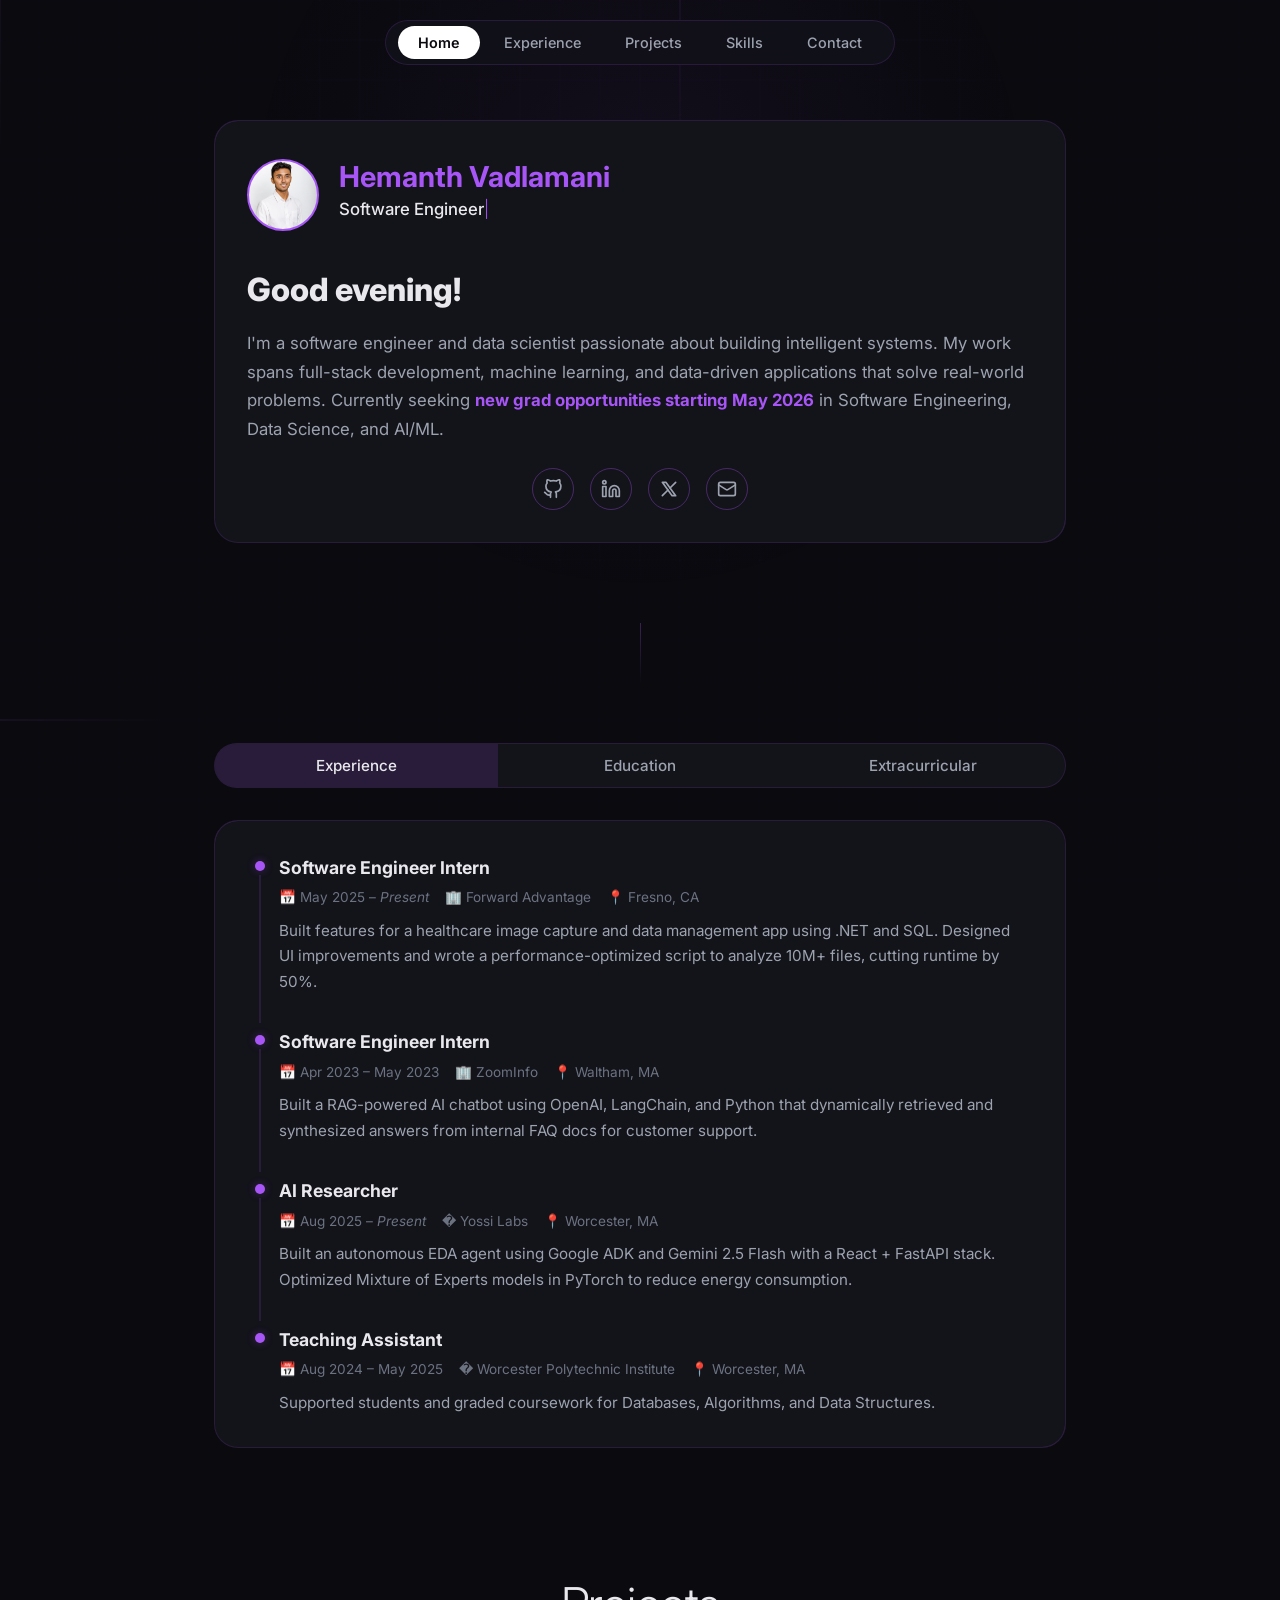
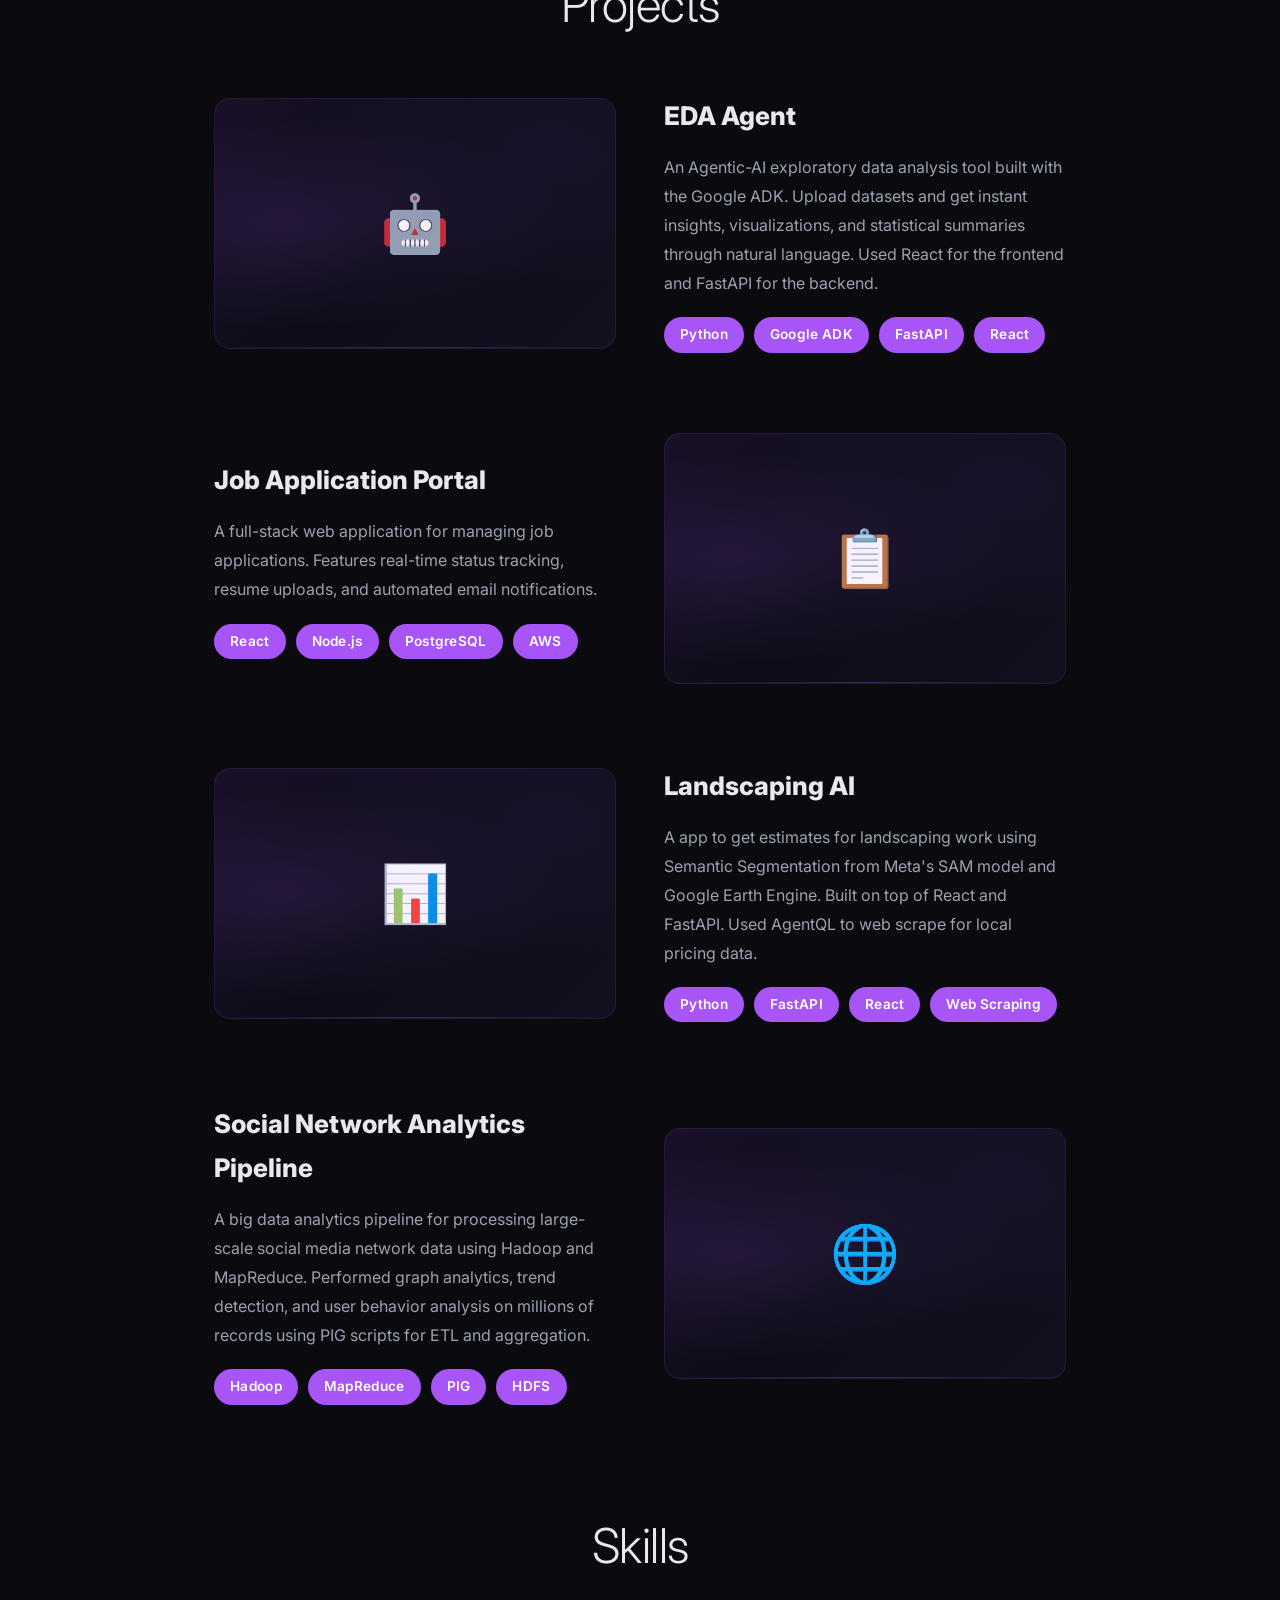
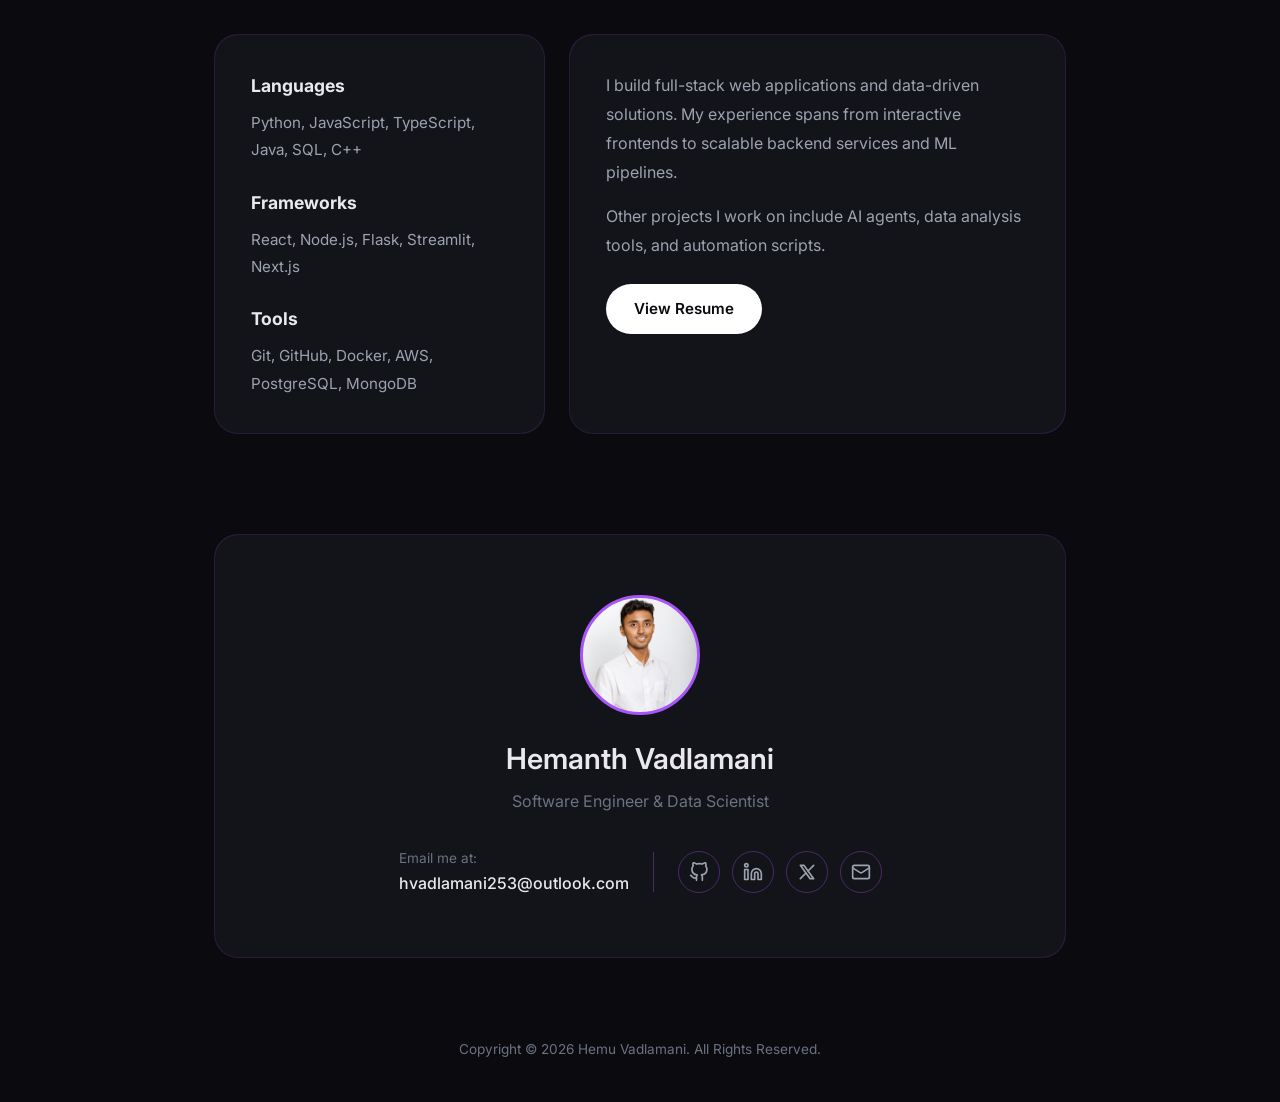
==== index.html @ b5871db0 "organized experience section" ====
<!DOCTYPE html>
<html lang="en">

<head>
    <meta charset="UTF-8" />
    <meta name="viewport" content="width=device-width, initial-scale=1.0" />
    <title>Hemu Vadlamani — Software Engineer</title>
    <meta name="description"
        content="Hemu Vadlamani — Software Engineer & Data Scientist. Building impactful solutions with modern technologies." />
    <meta property="og:title" content="Hemu Vadlamani — Software Engineer" />
    <meta property="og:description" content="Software Engineer & Data Scientist building impactful solutions." />
    <meta property="og:type" content="website" />
    <link rel="stylesheet" href="styles.css" />
</head>

<body>

    <!-- ====== NAVIGATION — Floating Centered Pill ====== -->
    <nav class="navbar" id="navbar">
        <div class="nav-links-desktop">
            <a href="#home" class="nav-link active">Home</a>
            <a href="#experience" class="nav-link">Experience</a>
            <a href="#projects" class="nav-link">Projects</a>
            <a href="#skills" class="nav-link">Skills</a>
            <a href="#contact" class="nav-link">Contact</a>
        </div>
        <button class="hamburger" id="hamburger" aria-label="Toggle menu">
            <span></span><span></span><span></span>
        </button>
    </nav>

    <!-- Mobile dropdown menu -->
    <div class="mobile-menu" id="mobile-menu">
        <a href="#home" class="nav-link active">Home</a>
        <a href="#experience" class="nav-link">Experience</a>
        <a href="#projects" class="nav-link">Projects</a>
        <a href="#skills" class="nav-link">Skills</a>
        <a href="#contact" class="nav-link">Contact</a>
    </div>

    <!-- ====== HERO — Profile Card ====== -->
    <section class="hero section" id="home">
        <div class="container">
            <div class="glow-card hero-card reveal">
                <!-- Profile header -->
                <div class="hero-profile">
                    <div class="hero-avatar" style="background-image: url('assets/photo.jpg')" role="img"
                        aria-label="Hemanth Vadlamani"></div>
                    <div>
                        <div class="hero-name">Hemanth Vadlamani</div>
                        <div class="hero-title">
                            <span id="typed-role"></span><span class="typing-cursor">|</span>
                        </div>
                    </div>
                </div>

                <!-- Greeting -->
                <h1 class="hero-greeting" id="greeting-text">Hello There!</h1>

                <!-- Bio -->
                <p class="hero-bio">
                    I'm a software engineer and data scientist passionate about building intelligent systems.
                    My work spans full-stack development, machine learning, and data-driven applications that
                    solve real-world problems. Currently seeking <strong style="color: var(--accent);">new grad
                        opportunities starting May 2026</strong> in Software Engineering, Data Science, and AI/ML.
                </p>

                <!-- Social icons -->
                <div class="hero-socials">
                    <a href="https://github.com/hvadlamani1" target="_blank" rel="noopener" class="social-icon"
                        aria-label="GitHub">
                        <svg viewBox="0 0 24 24" fill="none" stroke="currentColor" stroke-width="2"
                            stroke-linecap="round" stroke-linejoin="round">
                            <path
                                d="M9 19c-5 1.5-5-2.5-7-3m14 6v-3.87a3.37 3.37 0 0 0-.94-2.61c3.14-.35 6.44-1.54 6.44-7A5.44 5.44 0 0 0 20 4.77 5.07 5.07 0 0 0 19.91 1S18.73.65 16 2.48a13.38 13.38 0 0 0-7 0C6.27.65 5.09 1 5.09 1A5.07 5.07 0 0 0 5 4.77a5.44 5.44 0 0 0-1.5 3.78c0 5.42 3.3 6.61 6.44 7A3.37 3.37 0 0 0 9 18.13V22" />
                        </svg>
                    </a>
                    <a href="https://linkedin.com/in/hemanth-vadlamani/" target="_blank" rel="noopener"
                        class="social-icon" aria-label="LinkedIn">
                        <svg viewBox="0 0 24 24" fill="none" stroke="currentColor" stroke-width="2"
                            stroke-linecap="round" stroke-linejoin="round">
                            <path d="M16 8a6 6 0 0 1 6 6v7h-4v-7a2 2 0 0 0-2-2 2 2 0 0 0-2 2v7h-4v-7a6 6 0 0 1 6-6z" />
                            <rect x="2" y="9" width="4" height="12" />
                            <circle cx="4" cy="4" r="2" />
                        </svg>
                    </a>
                    <a href="https://x.com/" target="_blank" rel="noopener" class="social-icon"
                        aria-label="X / Twitter">
                        <svg viewBox="0 0 24 24" fill="none" stroke="currentColor" stroke-width="2"
                            stroke-linecap="round" stroke-linejoin="round">
                            <path d="M4 4l11.733 16h4.267l-11.733 -16z" />
                            <path d="M4 20l6.768 -6.768m2.46 -2.46l6.772 -6.772" />
                        </svg>
                    </a>
                    <a href="mailto:hvadlamani253@outlook.com" class="social-icon" aria-label="Email">
                        <svg viewBox="0 0 24 24" fill="none" stroke="currentColor" stroke-width="2"
                            stroke-linecap="round" stroke-linejoin="round">
                            <rect x="2" y="4" width="20" height="16" rx="2" />
                            <path d="m22 7-8.97 5.7a1.94 1.94 0 0 1-2.06 0L2 7" />
                        </svg>
                    </a>
                </div>
            </div>
        </div>
    </section>

    <!-- ====== DIVIDER ====== -->
    <div class="section-divider">
        <div class="divider-line"></div>
    </div>

    <!-- ====== EXPERIENCE — Tabs + Timeline ====== -->
    <section class="experience section" id="experience">
        <div class="container">
            <!-- Tabs -->
            <div class="exp-tabs reveal">
                <button class="exp-tab active" data-tab="work">Experience</button>
                <button class="exp-tab" data-tab="education">Education</button>
                <button class="exp-tab" data-tab="extracurricular">Extracurricular</button>
            </div>

            <!-- Work -->
            <div class="exp-content active" id="tab-work">
                <div class="glow-card exp-card reveal">
                    <div class="exp-item">
                        <h3 class="exp-item-title">Software Engineer Intern</h3>
                        <div class="exp-item-meta">
                            <span>📅 May 2025 – <i>Present</i></span>
                            <span>🏢 Forward Advantage</span>
                            <span>📍 Fresno, CA</span>
                        </div>
                        <p class="exp-item-desc">Built features for a healthcare image capture and data management app
                            using .NET and SQL. Designed UI improvements and wrote a performance-optimized script to
                            analyze 10M+ files, cutting runtime by 50%.</p>
                    </div>
                    <div class="exp-item">
                        <h3 class="exp-item-title">Software Engineer Intern</h3>
                        <div class="exp-item-meta">
                            <span>📅 Apr 2023 – May 2023</span>
                            <span>🏢 ZoomInfo</span>
                            <span>📍 Waltham, MA</span>
                        </div>
                        <p class="exp-item-desc">Built a RAG-powered AI chatbot using OpenAI, LangChain, and Python that
                            dynamically retrieved and synthesized answers from internal FAQ docs for customer support.
                        </p>
                    </div>
                    <div class="exp-item">
                        <h3 class="exp-item-title">AI Researcher</h3>
                        <div class="exp-item-meta">
                            <span>📅 Aug 2025 – <i>Present</i></span>
                            <span>� Yossi Labs</span>
                            <span>📍 Worcester, MA</span>
                        </div>
                        <p class="exp-item-desc">Built an autonomous EDA agent using Google ADK and Gemini 2.5 Flash
                            with a React + FastAPI stack. Optimized Mixture of Experts models in PyTorch to reduce
                            energy consumption.</p>
                    </div>
                    <div class="exp-item">
                        <h3 class="exp-item-title">Teaching Assistant</h3>
                        <div class="exp-item-meta">
                            <span>📅 Aug 2024 – May 2025</span>
                            <span>� Worcester Polytechnic Institute</span>
                            <span>📍 Worcester, MA</span>
                        </div>
                        <p class="exp-item-desc">Supported students and graded coursework for Databases, Algorithms, and
                            Data Structures.</p>
                    </div>
                </div>
            </div>

            <!-- Education -->
            <div class="exp-content" id="tab-education">
                <div class="glow-card exp-card reveal">
                    <div class="exp-item">
                        <h3 class="exp-item-title">Bachelor of Science in Computer and Data Science</h3>
                        <div class="exp-item-meta">
                            <span>📅 Aug 2023 – May 2026</span>
                            <span>🏫 Worcester Polytechnic Institute</span>
                        </div>
                        <p class="exp-item-desc">Concentration in Intelligence and Information Internetworks. Relevant
                            coursework: Machine Learning, Data Structures & Algorithms, Database Systems, Computer
                            Networks.</p>
                    </div>
                </div>
            </div>

            <!-- Extracurricular -->
            <div class="exp-content" id="tab-extracurricular">
                <div class="glow-card exp-card reveal">
                    <div class="exp-item">
                        <h3 class="exp-item-title">Upsilon Pi Epsilon — CS Honor Society</h3>
                        <div class="exp-item-meta">
                            <span>📅 Feb 2026 – Present</span>
                            <span>🏫 Worcester Polytechnic Institute</span>
                        </div>
                        <p class="exp-item-desc">Member of the Worcester Polytechnic Institute chapter of Upsilon Pi
                            Epsilon, the national honor society for computer science and information technology
                            majors.</p>
                    </div>
                    <div class="exp-item">
                        <h3 class="exp-item-title">South Asian Student Association</h3>
                        <div class="exp-item-meta">
                            <span>📅 Jan 2024 – Feb 2026</span>
                            <span>🏫 Worcester Polytechnic Institute</span>
                        </div>
                        <p class="exp-item-desc">Served in multiple leadership roles across the South Asian Student
                            Association. Managed organizational finances as Treasurer, led outreach and event
                            promotion as PR Coordinator, and oversaw operations and strategy as Vice President.</p>
                    </div>
                </div>
            </div>
        </div>
    </section>

    <!-- ====== PROJECTS — Alternating Layout ====== -->
    <section class="projects section" id="projects">
        <div class="container">
            <h2 class="section-title reveal">Projects</h2>

            <!-- Project 1: Image LEFT, Text RIGHT -->
            <div class="project-row reveal">
                <div class="project-image-wrapper">
                    <div class="project-image-placeholder">🤖</div>
                    <a href="https://github.com/hvadlamani1" target="_blank" rel="noopener" class="project-overlay">
                        <span class="project-overlay-text">View Repo →</span>
                    </a>
                </div>
                <div class="project-info">
                    <h3 class="project-info-title">EDA Agent</h3>
                    <p class="project-info-desc">An Agentic-AI exploratory data analysis tool built with the Google ADK.
                        Upload datasets and get instant insights, visualizations, and statistical summaries through
                        natural language. Used React for the frontend and FastAPI for the backend.</p>
                    <div class="project-tags">
                        <span class="project-tag">Python</span>
                        <span class="project-tag">Google ADK</span>
                        <span class="project-tag">FastAPI</span>
                        <span class="project-tag">React</span>
                    </div>
                </div>
            </div>

            <!-- Project 2: Text LEFT, Image RIGHT -->
            <div class="project-row reverse reveal">
                <div class="project-image-wrapper">
                    <div class="project-image-placeholder">📋</div>
                    <a href="https://github.com/hvadlamani1" target="_blank" rel="noopener" class="project-overlay">
                        <span class="project-overlay-text">View Repo →</span>
                    </a>
                </div>
                <div class="project-info">
                    <h3 class="project-info-title">Job Application Portal</h3>
                    <p class="project-info-desc">A full-stack web application for managing job applications. Features
                        real-time status tracking, resume uploads, and automated email notifications.</p>
                    <div class="project-tags">
                        <span class="project-tag">React</span>
                        <span class="project-tag">Node.js</span>
                        <span class="project-tag">PostgreSQL</span>
                        <span class="project-tag">AWS</span>
                    </div>
                </div>
            </div>

            <!-- Project 3: Image LEFT, Text RIGHT -->
            <div class="project-row reveal">
                <div class="project-image-wrapper">
                    <div class="project-image-placeholder">📊</div>
                    <a href="https://github.com/hvadlamani1" target="_blank" rel="noopener" class="project-overlay">
                        <span class="project-overlay-text">View Repo →</span>
                    </a>
                </div>
                <div class="project-info">
                    <h3 class="project-info-title">Landscaping AI</h3>
                    <p class="project-info-desc">A app to get estimates for landscaping work using Semantic Segmentation
                        from Meta's SAM model and Google Earth Engine. Built on top of React and FastAPI. Used AgentQL
                        to
                        web scrape for local pricing data.</p>
                    <div class="project-tags">
                        <span class="project-tag">Python</span>
                        <span class="project-tag">FastAPI</span>
                        <span class="project-tag">React</span>
                        <span class="project-tag">Web Scraping</span>
                    </div>
                </div>
            </div>

            <!-- Project 4: Text LEFT, Image RIGHT -->
            <div class="project-row reverse reveal">
                <div class="project-image-wrapper">
                    <div class="project-image-placeholder">🌐</div>
                    <a href="https://github.com/hvadlamani1" target="_blank" rel="noopener" class="project-overlay">
                        <span class="project-overlay-text">View Repo →</span>
                    </a>
                </div>
                <div class="project-info">
                    <h3 class="project-info-title">Social Network Analytics Pipeline</h3>
                    <p class="project-info-desc">A big data analytics pipeline for processing large-scale social media
                        network data using Hadoop and MapReduce. Performed graph analytics, trend detection, and user
                        behavior analysis on millions of records using PIG scripts for ETL and aggregation.</p>
                    <div class="project-tags">
                        <span class="project-tag">Hadoop</span>
                        <span class="project-tag">MapReduce</span>
                        <span class="project-tag">PIG</span>
                        <span class="project-tag">HDFS</span>
                    </div>
                </div>
            </div>
        </div>
    </section>

    <!-- ====== SKILLS — Two-column Cards ====== -->
    <section class="skills section" id="skills">
        <div class="container">
            <h2 class="section-title reveal">Skills</h2>

            <div class="skills-grid reveal">
                <!-- Left: Skills list -->
                <div class="glow-card skills-list-card">
                    <div class="skills-category">
                        <h3 class="skills-category-title">Languages</h3>
                        <p class="skills-category-items">Python, JavaScript, TypeScript, Java, SQL, C++</p>
                    </div>
                    <div class="skills-category">
                        <h3 class="skills-category-title">Frameworks</h3>
                        <p class="skills-category-items">React, Node.js, Flask, Streamlit, Next.js</p>
                    </div>
                    <div class="skills-category">
                        <h3 class="skills-category-title">Tools</h3>
                        <p class="skills-category-items">Git, GitHub, Docker, AWS, PostgreSQL, MongoDB</p>
                    </div>
                </div>

                <!-- Right: About + Resume -->
                <div class="glow-card skills-about-card">
                    <div class="skills-about-text">
                        <p>I build full-stack web applications and data-driven solutions. My experience spans from
                            interactive frontends to scalable backend services and ML pipelines.</p>
                        <p>Other projects I work on include AI agents, data analysis tools, and automation scripts.</p>
                    </div>
                    <a href="assets/resume.pdf" target="_blank" class="btn-resume">View Resume</a>
                </div>
            </div>
        </div>
    </section>

    <!-- ====== CONTACT — Centered Card ====== -->
    <section class="contact section" id="contact">
        <div class="container">
            <div class="glow-card contact-card reveal">
                <div class="contact-avatar" style="background-image: url('assets/photo.jpg')" role="img"
                    aria-label="Hemanth Vadlamani"></div>
                <h2 class="contact-name">Hemanth Vadlamani</h2>
                <p class="contact-tagline">Software Engineer & Data Scientist</p>

                <div class="contact-info">
                    <div class="contact-email">
                        <div class="contact-email-label">Email me at:</div>
                        <a href="mailto:hvadlamani253@outlook.com"
                            class="contact-email-address">hvadlamani253@outlook.com</a>
                    </div>
                    <div class="contact-separator"></div>
                    <div class="contact-socials">
                        <a href="https://github.com/hvadlamani1" target="_blank" rel="noopener" class="social-icon"
                            aria-label="GitHub">
                            <svg viewBox="0 0 24 24" fill="none" stroke="currentColor" stroke-width="2"
                                stroke-linecap="round" stroke-linejoin="round">
                                <path
                                    d="M9 19c-5 1.5-5-2.5-7-3m14 6v-3.87a3.37 3.37 0 0 0-.94-2.61c3.14-.35 6.44-1.54 6.44-7A5.44 5.44 0 0 0 20 4.77 5.07 5.07 0 0 0 19.91 1S18.73.65 16 2.48a13.38 13.38 0 0 0-7 0C6.27.65 5.09 1 5.09 1A5.07 5.07 0 0 0 5 4.77a5.44 5.44 0 0 0-1.5 3.78c0 5.42 3.3 6.61 6.44 7A3.37 3.37 0 0 0 9 18.13V22" />
                            </svg>
                        </a>
                        <a href="https://linkedin.com/in/hemanth-vadlamani/" target="_blank" rel="noopener"
                            class="social-icon" aria-label="LinkedIn">
                            <svg viewBox="0 0 24 24" fill="none" stroke="currentColor" stroke-width="2"
                                stroke-linecap="round" stroke-linejoin="round">
                                <path
                                    d="M16 8a6 6 0 0 1 6 6v7h-4v-7a2 2 0 0 0-2-2 2 2 0 0 0-2 2v7h-4v-7a6 6 0 0 1 6-6z" />
                                <rect x="2" y="9" width="4" height="12" />
                                <circle cx="4" cy="4" r="2" />
                            </svg>
                        </a>
                        <a href="https://x.com/" target="_blank" rel="noopener" class="social-icon"
                            aria-label="X / Twitter">
                            <svg viewBox="0 0 24 24" fill="none" stroke="currentColor" stroke-width="2"
                                stroke-linecap="round" stroke-linejoin="round">
                                <path d="M4 4l11.733 16h4.267l-11.733 -16z" />
                                <path d="M4 20l6.768 -6.768m2.46 -2.46l6.772 -6.772" />
                            </svg>
                        </a>
                        <a href="mailto:hvadlamani253@outlook.com" class="social-icon" aria-label="Email">
                            <svg viewBox="0 0 24 24" fill="none" stroke="currentColor" stroke-width="2"
                                stroke-linecap="round" stroke-linejoin="round">
                                <rect x="2" y="4" width="20" height="16" rx="2" />
                                <path d="m22 7-8.97 5.7a1.94 1.94 0 0 1-2.06 0L2 7" />
                            </svg>
                        </a>
                    </div>
                </div>
            </div>
        </div>
    </section>

    <!-- ====== FOOTER ====== -->
    <footer class="footer">
        <div class="container">
            <p>Copyright &copy; 2026 Hemu Vadlamani. All Rights Reserved.</p>
        </div>
    </footer>

    <!-- Animated grid canvas -->
    <canvas id="grid-canvas"></canvas>

    <script src="script.js"></script>
</body>

</html>
---- styles.css ----
/* ============================================
   RYTHON.DEV-STYLE PORTFOLIO — PURPLE ACCENT
   ============================================ */

@import url('https://fonts.googleapis.com/css2?family=Inter:wght@300;400;500;600;700;800;900&display=swap');

/* ---------- CSS CUSTOM PROPERTIES ---------- */
:root {
    --bg-main: #0a0a0f;
    --bg-card: #13131a;
    --bg-card-alt: #1a1a24;
    --bg-nav: rgba(18, 18, 26, 0.85);
    --text-primary: #e8e8ed;
    --text-secondary: #9ca3af;
    --text-muted: #6b7280;
    --accent: #a855f7;
    --accent-light: #c084fc;
    --accent-glow: rgba(168, 85, 247, 0.15);
    --accent-glow-strong: rgba(168, 85, 247, 0.3);
    --border: rgba(168, 85, 247, 0.15);
    --border-strong: rgba(168, 85, 247, 0.35);
    --white: #ffffff;
    --radius-sm: 8px;
    --radius-md: 16px;
    --radius-lg: 24px;
    --radius-pill: 9999px;
    --transition: 0.3s ease;
    --max-width: 900px;
    --font: 'Inter', -apple-system, BlinkMacSystemFont, 'Segoe UI', sans-serif;
}

/* ---------- RESET & BASE ---------- */
*,
*::before,
*::after {
    margin: 0;
    padding: 0;
    box-sizing: border-box;
}

html {
    scroll-behavior: smooth;
    scroll-padding-top: 100px;
}

body {
    font-family: var(--font);
    background: var(--bg-main);
    color: var(--text-primary);
    line-height: 1.7;
    min-height: 100vh;
    overflow-x: hidden;
    position: relative;
}

/* ---------- GRID BACKGROUND (rendered via canvas) ---------- */
/* The grid is drawn on #grid-canvas by script.js */

/* ---------- AMBIENT GLOWS ---------- */
body::after {
    content: '';
    position: fixed;
    top: -200px;
    left: 50%;
    transform: translateX(-50%);
    width: 800px;
    height: 800px;
    background: radial-gradient(circle, rgba(168, 85, 247, 0.06) 0%, transparent 70%);
    pointer-events: none;
    z-index: 0;
}

.container {
    max-width: var(--max-width);
    margin: 0 auto;
    padding: 0 24px;
    position: relative;
    z-index: 1;
}

a {
    text-decoration: none;
    color: inherit;
}

/* ========================================
   NAVIGATION — Floating Centered Pill
   ======================================== */
.navbar {
    position: fixed;
    top: 20px;
    left: 50%;
    transform: translateX(-50%);
    z-index: 1000;
    background: var(--bg-nav);
    backdrop-filter: blur(20px);
    -webkit-backdrop-filter: blur(20px);
    border: 1px solid var(--border);
    border-radius: var(--radius-pill);
    padding: 8px 12px;
    display: flex;
    align-items: center;
    gap: 4px;
}

.nav-link {
    padding: 8px 20px;
    border-radius: var(--radius-pill);
    font-size: 0.9rem;
    font-weight: 500;
    color: var(--text-secondary);
    transition: all var(--transition);
    cursor: pointer;
    white-space: nowrap;
}

.nav-link:hover {
    color: var(--text-primary);
}

.nav-link.active {
    background: var(--white);
    color: #0a0a0f;
    font-weight: 600;
}

/* Mobile hamburger (hidden on desktop) */
.hamburger {
    display: none;
    background: none;
    border: none;
    cursor: pointer;
    padding: 8px;
    flex-direction: column;
    gap: 5px;
}

.hamburger span {
    display: block;
    width: 22px;
    height: 2px;
    background: var(--text-primary);
    border-radius: 2px;
    transition: all var(--transition);
}

/* ========================================
   SECTIONS — General
   ======================================== */
.section {
    padding: 60px 0;
}

.section-title {
    font-size: clamp(2rem, 4vw, 3rem);
    font-weight: 300;
    text-align: center;
    margin-bottom: 48px;
    letter-spacing: -0.5px;
    color: var(--text-primary);
}

/* ========================================
   GLOWING CARD — Global card style
   ======================================== */
.glow-card {
    background: var(--bg-card);
    border: 1px solid var(--border);
    border-radius: var(--radius-lg);
    position: relative;
    overflow: hidden;
    transition: border-color var(--transition);
}

.glow-card::before {
    content: '';
    position: absolute;
    inset: -1px;
    border-radius: var(--radius-lg);
    padding: 1px;
    background: linear-gradient(135deg, var(--accent-glow-strong), transparent 40%, transparent 60%, var(--accent-glow-strong));
    -webkit-mask: linear-gradient(#fff 0 0) content-box, linear-gradient(#fff 0 0);
    mask: linear-gradient(#fff 0 0) content-box, linear-gradient(#fff 0 0);
    -webkit-mask-composite: xor;
    mask-composite: exclude;
    pointer-events: none;
}

.glow-card:hover {
    border-color: var(--border-strong);
}

/* ========================================
   HERO SECTION — Profile Card
   ======================================== */
.hero {
    padding-top: 120px;
    padding-bottom: 40px;
}

.hero-card {
    padding: 32px;
}

.hero-profile {
    display: flex;
    align-items: center;
    gap: 20px;
    margin-bottom: 32px;
}

.hero-avatar {
    width: 72px;
    height: 72px;
    border-radius: 50%;
    border: 2px solid var(--accent);
    background-size: cover;
    background-position: center 20%;
    background-repeat: no-repeat;
    flex-shrink: 0;
    margin-top: 6px;
}

.hero-avatar-placeholder {
    width: 72px;
    height: 72px;
    border-radius: 50%;
    border: 2px solid var(--accent);
    background: var(--bg-card-alt);
    display: flex;
    align-items: center;
    justify-content: center;
    font-size: 1.6rem;
    font-weight: 700;
    color: var(--accent);
    flex-shrink: 0;
}

.hero-name {
    font-size: 1.8rem;
    font-weight: 700;
    color: var(--accent);
    line-height: 1.2;
}

.hero-title {
    font-size: 1.05rem;
    color: var(--text-primary);
    font-weight: 500;
}

.hero-greeting {
    font-size: 2rem;
    font-weight: 800;
    margin-bottom: 12px;
    color: var(--text-primary);
}

.hero-bio {
    font-size: 1.05rem;
    color: var(--text-secondary);
    line-height: 1.7;
    margin-bottom: 24px;
}

.hero-socials {
    display: flex;
    align-items: center;
    justify-content: center;
    gap: 16px;
}

.social-icon {
    width: 42px;
    height: 42px;
    border-radius: 50%;
    border: 1px solid var(--border-strong);
    display: flex;
    align-items: center;
    justify-content: center;
    color: var(--text-secondary);
    transition: all var(--transition);
    background: transparent;
}

.social-icon:hover {
    border-color: var(--accent);
    color: var(--accent);
    background: var(--accent-glow);
    transform: translateY(-2px);
}

.social-icon svg {
    width: 20px;
    height: 20px;
}

/* ---------- Section Divider ---------- */
.section-divider {
    display: flex;
    justify-content: center;
    padding: 40px 0;
}

.divider-line {
    width: 1px;
    height: 60px;
    background: linear-gradient(to bottom, var(--accent-glow-strong), transparent);
}

/* ========================================
   EXPERIENCE SECTION — Tabs + Timeline
   ======================================== */
.experience {
    padding-top: 20px;
}

.exp-tabs {
    display: flex;
    border-radius: var(--radius-pill);
    overflow: hidden;
    border: 1px solid var(--border);
    background: var(--bg-card);
    margin-bottom: 32px;
}

.exp-tab {
    flex: 1;
    padding: 12px 24px;
    text-align: center;
    font-size: 0.95rem;
    font-weight: 500;
    color: var(--text-secondary);
    cursor: pointer;
    transition: all var(--transition);
    background: transparent;
    border: none;
    font-family: var(--font);
}

.exp-tab:hover {
    color: var(--text-primary);
}

.exp-tab.active {
    background: rgba(168, 85, 247, 0.15);
    color: var(--text-primary);
}

.exp-content {
    display: none;
}

.exp-content.active {
    display: block;
}

.exp-card {
    padding: 32px 40px;
    margin-bottom: 16px;
}

.exp-item {
    position: relative;
    padding-left: 24px;
    margin-bottom: 32px;
}

.exp-item:last-child {
    margin-bottom: 0;
}

.exp-item::before {
    content: '';
    position: absolute;
    left: 0;
    top: 8px;
    width: 10px;
    height: 10px;
    border-radius: 50%;
    background: var(--accent);
    box-shadow: 0 0 8px var(--accent-glow-strong);
}

.exp-item::after {
    content: '';
    position: absolute;
    left: 4px;
    top: 22px;
    width: 2px;
    bottom: -28px;
    background: var(--border);
}

.exp-item:last-child::after {
    display: none;
}

.exp-item-title {
    font-size: 1.1rem;
    font-weight: 700;
    color: var(--text-primary);
    margin-bottom: 4px;
}

.exp-item-meta {
    display: flex;
    flex-wrap: wrap;
    gap: 16px;
    font-size: 0.85rem;
    color: var(--text-muted);
    margin-bottom: 8px;
}

.exp-item-meta span {
    display: flex;
    align-items: center;
    gap: 4px;
}

.exp-item-desc {
    font-size: 0.95rem;
    color: var(--text-secondary);
    line-height: 1.7;
}

.exp-item-bullets {
    font-size: 0.95rem;
    color: var(--text-secondary);
    line-height: 1.7;
    margin: 0;
    padding-left: 20px;
}

.exp-item-bullets li {
    margin-bottom: 6px;
}

.exp-item-bullets li:last-child {
    margin-bottom: 0;
}

/* ========================================
   PROJECTS SECTION — Alternating Layout
   ======================================== */
.projects {
    padding-top: 40px;
}

.project-row {
    display: flex;
    align-items: center;
    gap: 48px;
    margin-bottom: 80px;
}

.project-row:last-child {
    margin-bottom: 0;
}

.project-row.reverse {
    flex-direction: row-reverse;
}

.project-image-wrapper {
    flex: 1;
    min-width: 0;
}

.project-image {
    width: 100%;
    border-radius: var(--radius-md);
    box-shadow: 0 8px 32px rgba(0, 0, 0, 0.4);
    transition: transform var(--transition);
    display: block;
}

.project-image-wrapper:hover .project-image {
    transform: scale(1.02);
}

.project-image-placeholder {
    width: 100%;
    aspect-ratio: 16 / 10;
    border-radius: var(--radius-md);
    background: linear-gradient(135deg, #1a1028 0%, #0d0d18 50%, #13101f 100%);
    border: 1px solid var(--border);
    display: flex;
    align-items: center;
    justify-content: center;
    font-size: 3.5rem;
    transition: transform var(--transition);
    position: relative;
    overflow: hidden;
}

.project-image-placeholder::before {
    content: '';
    position: absolute;
    inset: 0;
    background:
        radial-gradient(ellipse at 20% 50%, rgba(168, 85, 247, 0.12) 0%, transparent 60%),
        radial-gradient(ellipse at 80% 20%, rgba(139, 92, 246, 0.08) 0%, transparent 50%);
    pointer-events: none;
}

.project-image-placeholder::after {
    content: '';
    position: absolute;
    bottom: 0;
    left: 0;
    right: 0;
    height: 1px;
    background: linear-gradient(90deg, transparent, var(--accent-glow-strong), transparent);
}

.project-image-wrapper:hover .project-image-placeholder {
    transform: scale(1.02);
    border-color: var(--border-strong);
}

.project-info {
    flex: 1;
    min-width: 0;
}

.project-info-title {
    font-size: 1.6rem;
    font-weight: 800;
    margin-bottom: 16px;
    color: var(--text-primary);
}

.project-info-desc {
    font-size: 1rem;
    color: var(--text-secondary);
    line-height: 1.8;
    margin-bottom: 20px;
}

.project-tags {
    display: flex;
    flex-wrap: wrap;
    gap: 10px;
}

.project-tag {
    padding: 6px 16px;
    border-radius: var(--radius-pill);
    font-size: 0.85rem;
    font-weight: 600;
    background: var(--accent);
    color: var(--white);
    letter-spacing: 0.3px;
}

/* ========================================
   SKILLS SECTION — Two-column Cards
   ======================================== */
.skills {
    padding-top: 40px;
}

.skills-grid {
    display: grid;
    grid-template-columns: 1fr 1.5fr;
    gap: 24px;
}

.skills-list-card {
    padding: 36px;
}

.skills-category {
    margin-bottom: 24px;
}

.skills-category:last-child {
    margin-bottom: 0;
}

.skills-category-title {
    font-size: 1.1rem;
    font-weight: 700;
    color: var(--text-primary);
    margin-bottom: 8px;
}

.skills-category-items {
    font-size: 0.95rem;
    color: var(--text-secondary);
    line-height: 1.8;
}

.skills-about-card {
    padding: 36px;
}

.skills-about-text {
    font-size: 1rem;
    color: var(--text-secondary);
    line-height: 1.8;
    margin-bottom: 24px;
}

.skills-about-text p {
    margin-bottom: 16px;
}

.skills-about-text p:last-child {
    margin-bottom: 0;
}

.btn-resume {
    display: inline-flex;
    align-items: center;
    gap: 8px;
    padding: 12px 28px;
    background: var(--white);
    color: #0a0a0f;
    border-radius: var(--radius-pill);
    font-weight: 600;
    font-size: 0.95rem;
    border: none;
    cursor: pointer;
    transition: all var(--transition);
    font-family: var(--font);
}

.btn-resume:hover {
    transform: translateY(-2px);
    box-shadow: 0 4px 16px rgba(255, 255, 255, 0.1);
}

/* ========================================
   CONTACT SECTION — Centered Card
   ======================================== */
.contact {
    padding-top: 40px;
    padding-bottom: 40px;
}

.contact-card {
    padding: 60px 48px;
    text-align: center;
}

.contact-avatar {
    width: 120px;
    height: 120px;
    border-radius: 50%;
    border: 3px solid var(--accent);
    background-size: cover;
    background-position: center 20%;
    background-repeat: no-repeat;
    margin: 0 auto 20px;
}

.contact-avatar-placeholder {
    width: 120px;
    height: 120px;
    border-radius: 50%;
    border: 3px solid var(--accent);
    background: var(--bg-card-alt);
    display: flex;
    align-items: center;
    justify-content: center;
    font-size: 2.8rem;
    font-weight: 700;
    color: var(--accent);
    margin: 0 auto 20px;
}

.contact-name {
    font-size: 1.8rem;
    font-weight: 600;
    margin-bottom: 4px;
    color: var(--text-primary);
}

.contact-tagline {
    font-size: 1rem;
    color: var(--text-muted);
    margin-bottom: 32px;
}

.contact-info {
    display: flex;
    align-items: center;
    justify-content: center;
    gap: 24px;
    flex-wrap: wrap;
}

.contact-email {
    text-align: left;
}

.contact-email-label {
    font-size: 0.85rem;
    color: var(--text-muted);
}

.contact-email-address {
    font-size: 1rem;
    color: var(--text-primary);
    font-weight: 500;
}

.contact-email-address:hover {
    color: var(--accent);
}

.contact-separator {
    width: 1px;
    height: 40px;
    background: var(--border-strong);
}

.contact-socials {
    display: flex;
    gap: 12px;
}

/* Mobile menu — hidden on desktop */
.mobile-menu {
    display: none;
}

/* ========================================
   FOOTER
   ======================================== */
.footer {
    text-align: center;
    padding: 40px 0;
    font-size: 0.85rem;
    color: var(--text-muted);
}

/* ========================================
   SCROLL ANIMATIONS
   ======================================== */
.reveal {
    opacity: 0;
    transform: translateY(24px);
    transition: opacity 0.6s ease, transform 0.6s ease;
}

.reveal.visible {
    opacity: 1;
    transform: translateY(0);
}

/* ========================================
   RESPONSIVE
   ======================================== */
@media (max-width: 768px) {
    .navbar {
        top: 12px;
        left: 12px;
        right: 12px;
        transform: none;
        padding: 8px;
        justify-content: space-between;
    }

    .nav-links-desktop {
        display: none;
    }

    .hamburger {
        display: flex;
    }

    /* Mobile dropdown */
    .mobile-menu {
        position: fixed;
        top: 64px;
        left: 12px;
        right: 12px;
        background: var(--bg-nav);
        backdrop-filter: blur(20px);
        -webkit-backdrop-filter: blur(20px);
        border: 1px solid var(--border);
        border-radius: var(--radius-lg);
        padding: 12px;
        display: flex;
        flex-direction: column;
        gap: 4px;
        z-index: 999;
        opacity: 0;
        visibility: hidden;
        transform: translateY(-10px);
        transition: opacity 0.3s ease, visibility 0.3s ease, transform 0.3s ease;
        -webkit-transition: opacity 0.3s ease, visibility 0.3s ease, -webkit-transform 0.3s ease;
    }

    .mobile-menu.open {
        opacity: 1;
        visibility: visible;
        transform: translateY(0);
    }

    .mobile-menu .nav-link {
        text-align: center;
        padding: 12px;
    }

    .hero-card {
        padding: 28px 24px;
    }

    .hero-name {
        font-size: 1.5rem;
    }

    .hero-greeting {
        font-size: 1.3rem;
    }

    .hero-bio {
        font-size: 0.95rem;
    }

    .project-row,
    .project-row.reverse {
        flex-direction: column;
        gap: 24px;
    }

    .project-info-title {
        font-size: 1.3rem;
    }

    .skills-grid {
        grid-template-columns: 1fr;
    }

    .exp-card {
        padding: 24px;
    }

    .exp-item {
        padding-left: 20px;
    }

    .contact-card {
        padding: 40px 24px;
    }

    .contact-info {
        flex-direction: column;
        gap: 16px;
    }

    .contact-separator {
        width: 40px;
        height: 1px;
    }

    .contact-email {
        text-align: center;
    }

    .section-title {
        font-size: 1.8rem;
    }
}

@media (max-width: 480px) {
    .hero-profile {
        flex-direction: column;
        text-align: center;
    }

    .hero-socials {
        flex-wrap: wrap;
    }

    .exp-tabs {
        flex-direction: column;
        border-radius: var(--radius-md);
    }

    .exp-tab {
        padding: 10px;
    }
}

/* ========================================
   TYPING CURSOR ANIMATION
   ======================================== */
.typing-cursor {
    font-weight: 300;
    color: var(--accent);
    animation: blink 0.8s step-end infinite;
}

@keyframes blink {

    0%,
    100% {
        opacity: 1;
    }

    50% {
        opacity: 0;
    }
}

/* ========================================
   PROJECT HOVER OVERLAY
   ======================================== */
.project-image-wrapper {
    position: relative;
}

.project-overlay {
    position: absolute;
    inset: 0;
    border-radius: var(--radius-md);
    background: rgba(10, 10, 15, 0.75);
    display: flex;
    align-items: center;
    justify-content: center;
    opacity: 0;
    transition: opacity var(--transition);
    z-index: 2;
}

.project-image-wrapper:hover .project-overlay {
    opacity: 1;
}

.project-overlay-text {
    padding: 12px 28px;
    background: var(--accent);
    color: var(--white);
    border-radius: var(--radius-pill);
    font-weight: 600;
    font-size: 0.95rem;
    letter-spacing: 0.3px;
    transition: transform var(--transition);
}

.project-overlay-text:hover {
    transform: scale(1.05);
}

/* ========================================
   ANIMATED GRID CANVAS
   ======================================== */
#grid-canvas {
    position: fixed;
    inset: 0;
    z-index: 0;
    pointer-events: none;
}
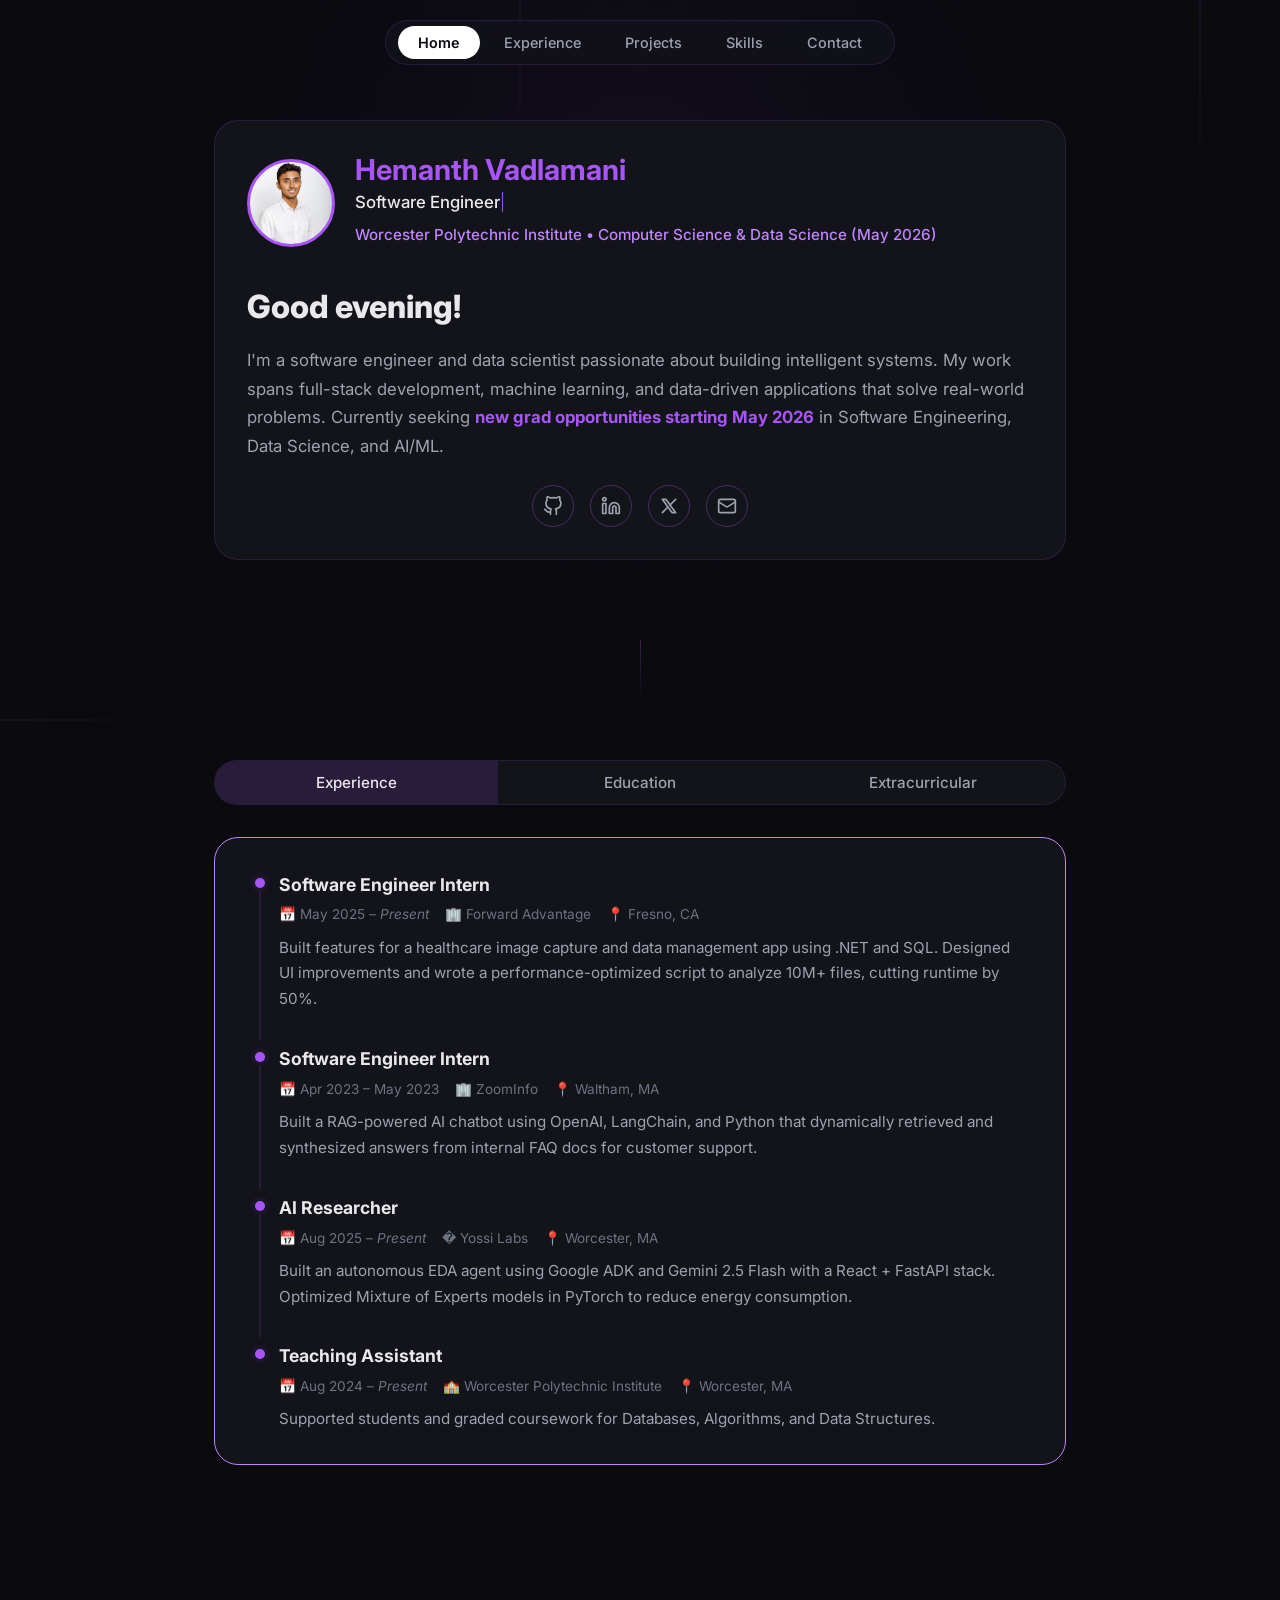
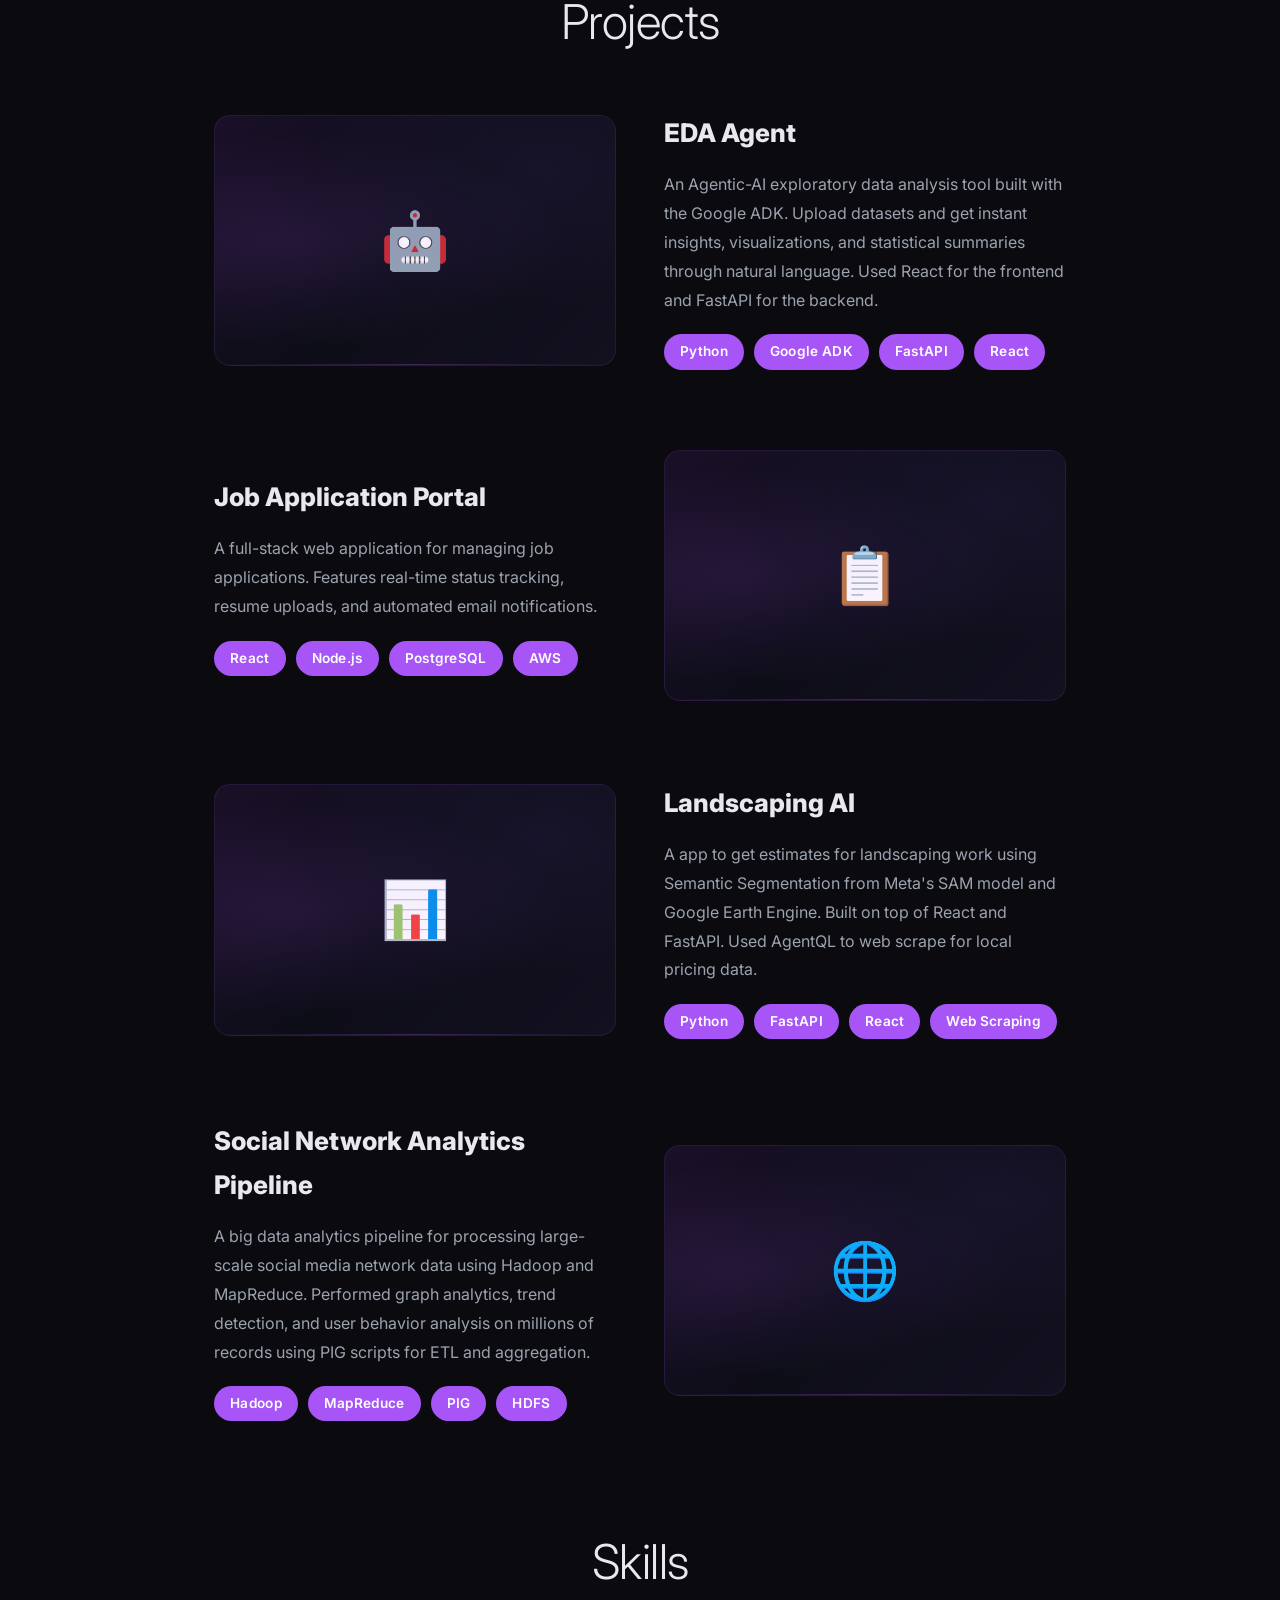
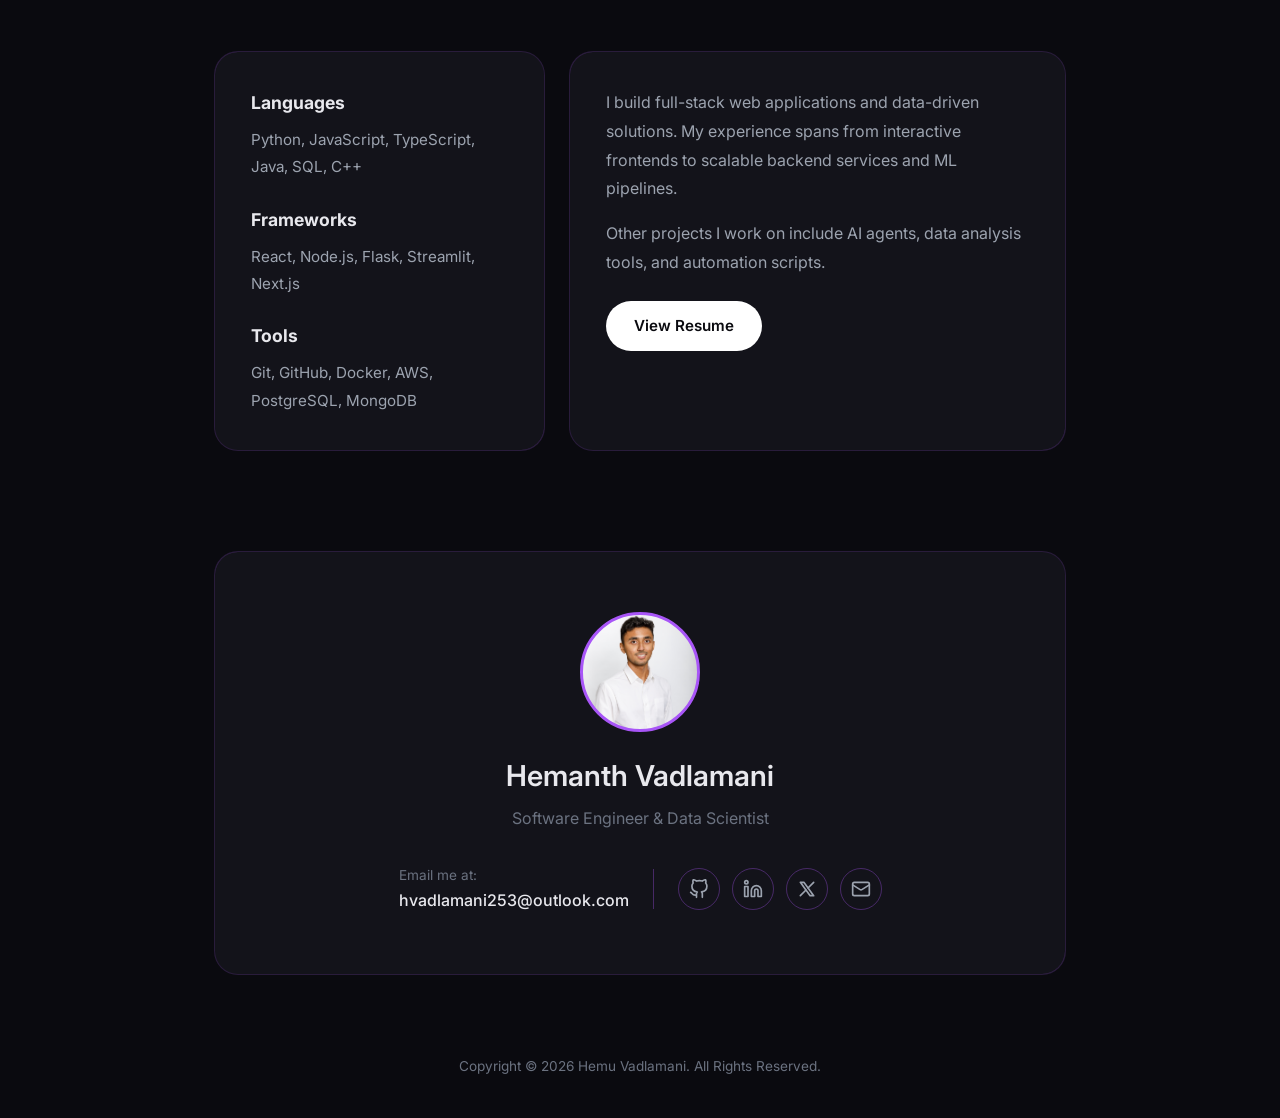
==== commit db3b3d04: "changed intro" ====
--- a/index.html
+++ b/index.html
@@ -51,6 +51,8 @@
                         <div class="hero-title">
                             <span id="typed-role"></span><span class="typing-cursor">|</span>
                         </div>
+                        <div class="hero-tagline">Worcester Polytechnic Institute • Computer Science & Data Science (May
+                            2026)</div>
                     </div>
                 </div>
 
@@ -121,7 +123,7 @@
 
             <!-- Work -->
             <div class="exp-content active" id="tab-work">
-                <div class="glow-card exp-card reveal">
+                <div class="glow-card exp-card reveal highlight-card">
                     <div class="exp-item">
                         <h3 class="exp-item-title">Software Engineer Intern</h3>
                         <div class="exp-item-meta">
@@ -158,8 +160,8 @@
                     <div class="exp-item">
                         <h3 class="exp-item-title">Teaching Assistant</h3>
                         <div class="exp-item-meta">
-                            <span>📅 Aug 2024 – May 2025</span>
-                            <span>� Worcester Polytechnic Institute</span>
+                            <span>📅 Aug 2024 – <i>Present</i></span>
+                            <span>🏫 Worcester Polytechnic Institute</span>
                             <span>📍 Worcester, MA</span>
                         </div>
                         <p class="exp-item-desc">Supported students and graded coursework for Databases, Algorithms, and
@@ -170,7 +172,7 @@
 
             <!-- Education -->
             <div class="exp-content" id="tab-education">
-                <div class="glow-card exp-card reveal">
+                <div class="glow-card exp-card reveal highlight-card">
                     <div class="exp-item">
                         <h3 class="exp-item-title">Bachelor of Science in Computer and Data Science</h3>
                         <div class="exp-item-meta">
@@ -186,7 +188,7 @@
 
             <!-- Extracurricular -->
             <div class="exp-content" id="tab-extracurricular">
-                <div class="glow-card exp-card reveal">
+                <div class="glow-card exp-card reveal highlight-card">
                     <div class="exp-item">
                         <h3 class="exp-item-title">Upsilon Pi Epsilon — CS Honor Society</h3>
                         <div class="exp-item-meta">
--- a/styles.css
+++ b/styles.css
@@ -210,10 +210,10 @@
 }
 
 .hero-avatar {
-    width: 72px;
-    height: 72px;
+    width: 88px;
+    height: 88px;
     border-radius: 50%;
-    border: 2px solid var(--accent);
+    border: 3px solid var(--accent);
     background-size: cover;
     background-position: center 20%;
     background-repeat: no-repeat;
@@ -246,6 +246,13 @@
 .hero-title {
     font-size: 1.05rem;
     color: var(--text-primary);
+    font-weight: 500;
+}
+
+.hero-tagline {
+    font-size: 0.95rem;
+    color: var(--accent-light);
+    margin-top: 6px;
     font-weight: 500;
 }
 
@@ -749,6 +756,29 @@
 .reveal.visible {
     opacity: 1;
     transform: translateY(0);
+}
+
+/* Highlight Animation for Education Card */
+.highlight-card.visible {
+    animation: education-pulse 4s infinite ease-in-out;
+    border-color: var(--accent-light);
+}
+
+@keyframes education-pulse {
+    0% {
+        box-shadow: 0 0 15px rgba(168, 85, 247, 0.15);
+        transform: translateY(0);
+    }
+
+    50% {
+        box-shadow: 0 0 30px rgba(168, 85, 247, 0.4);
+        transform: translateY(-4px);
+    }
+
+    100% {
+        box-shadow: 0 0 15px rgba(168, 85, 247, 0.15);
+        transform: translateY(0);
+    }
 }
 
 /* ========================================
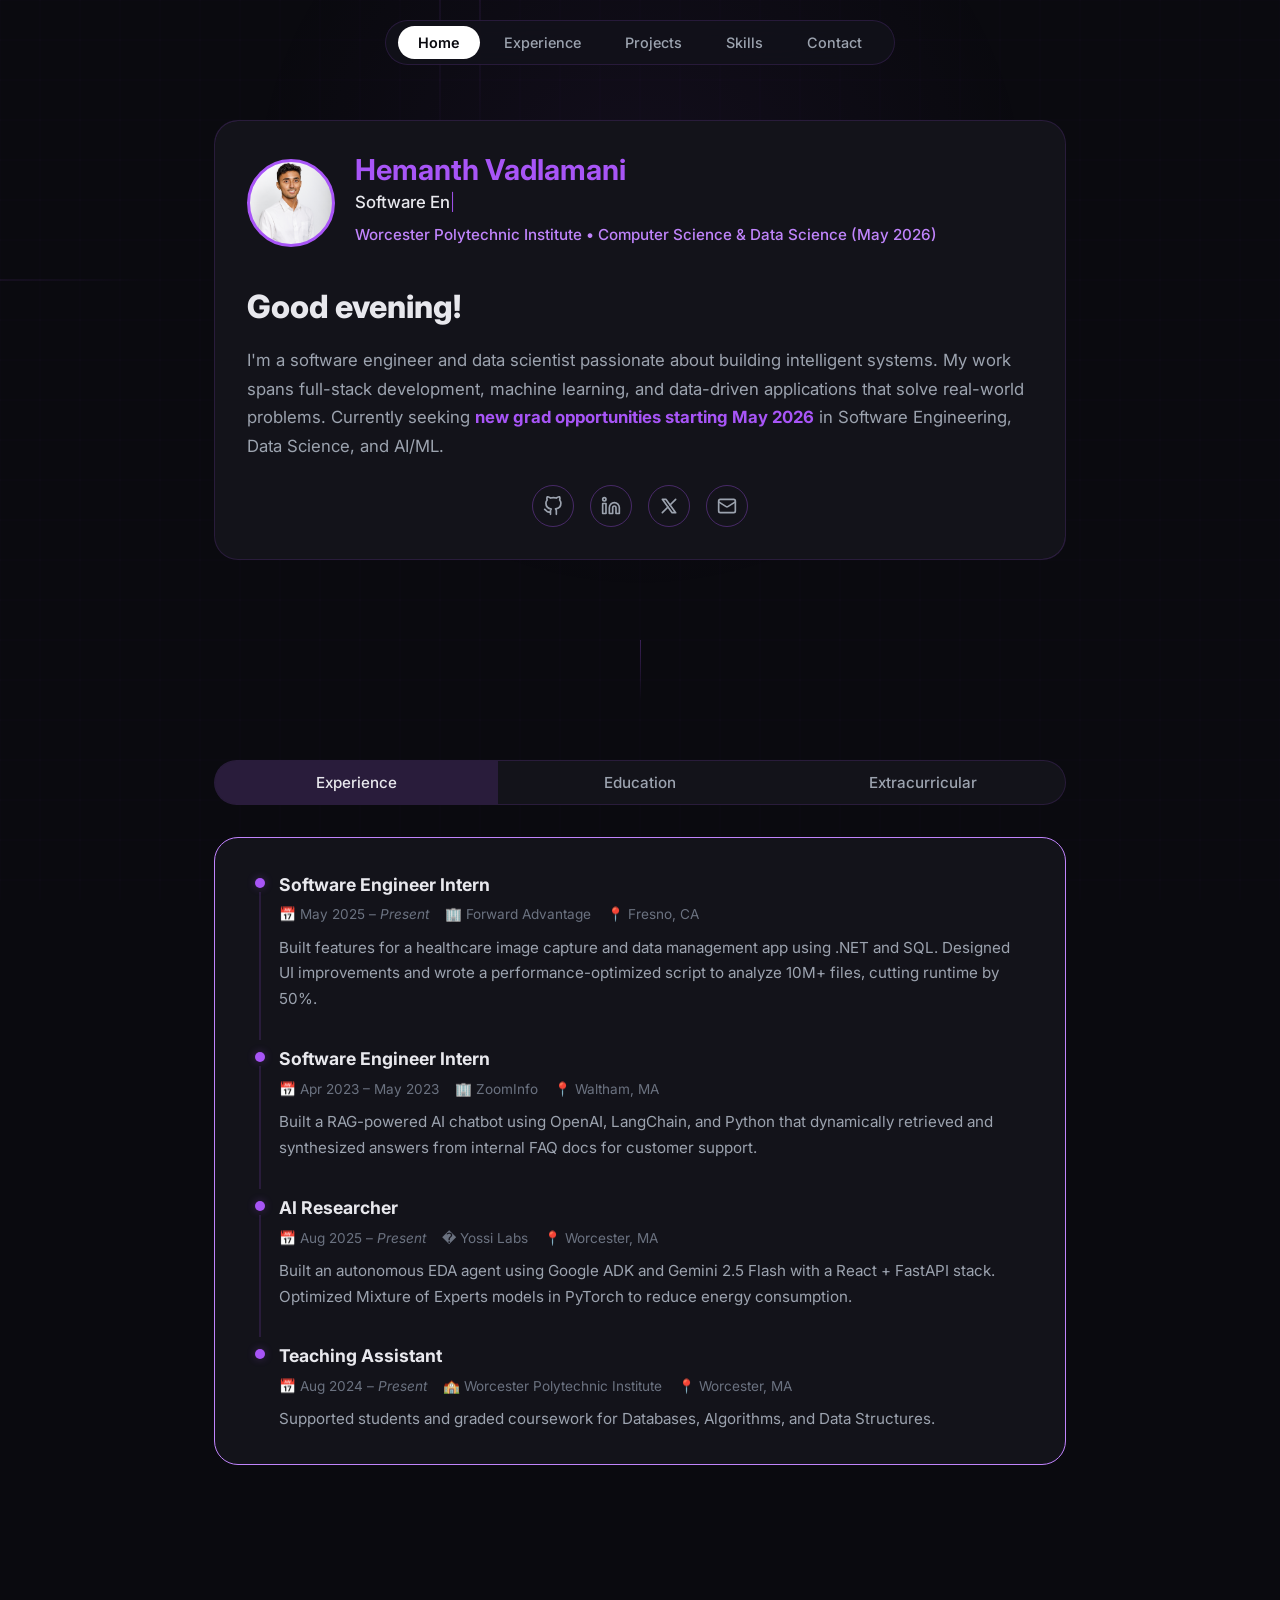
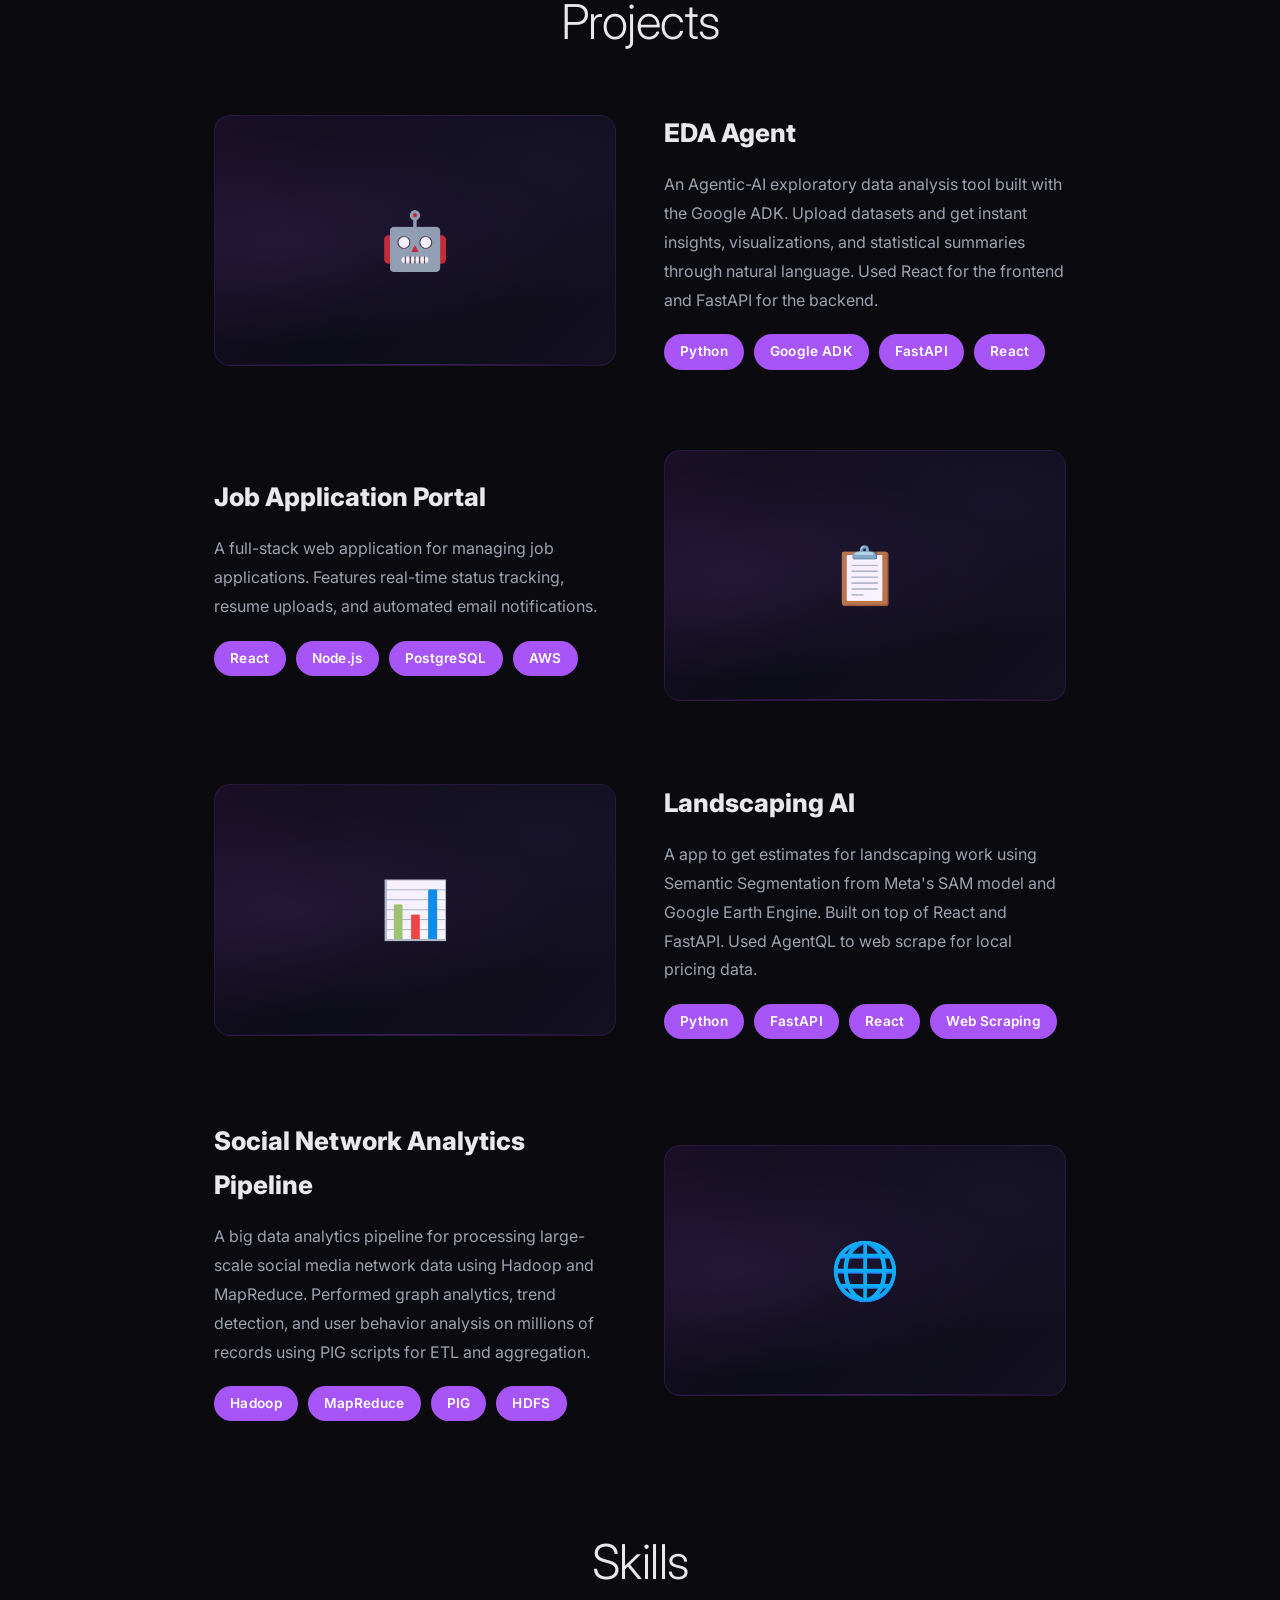
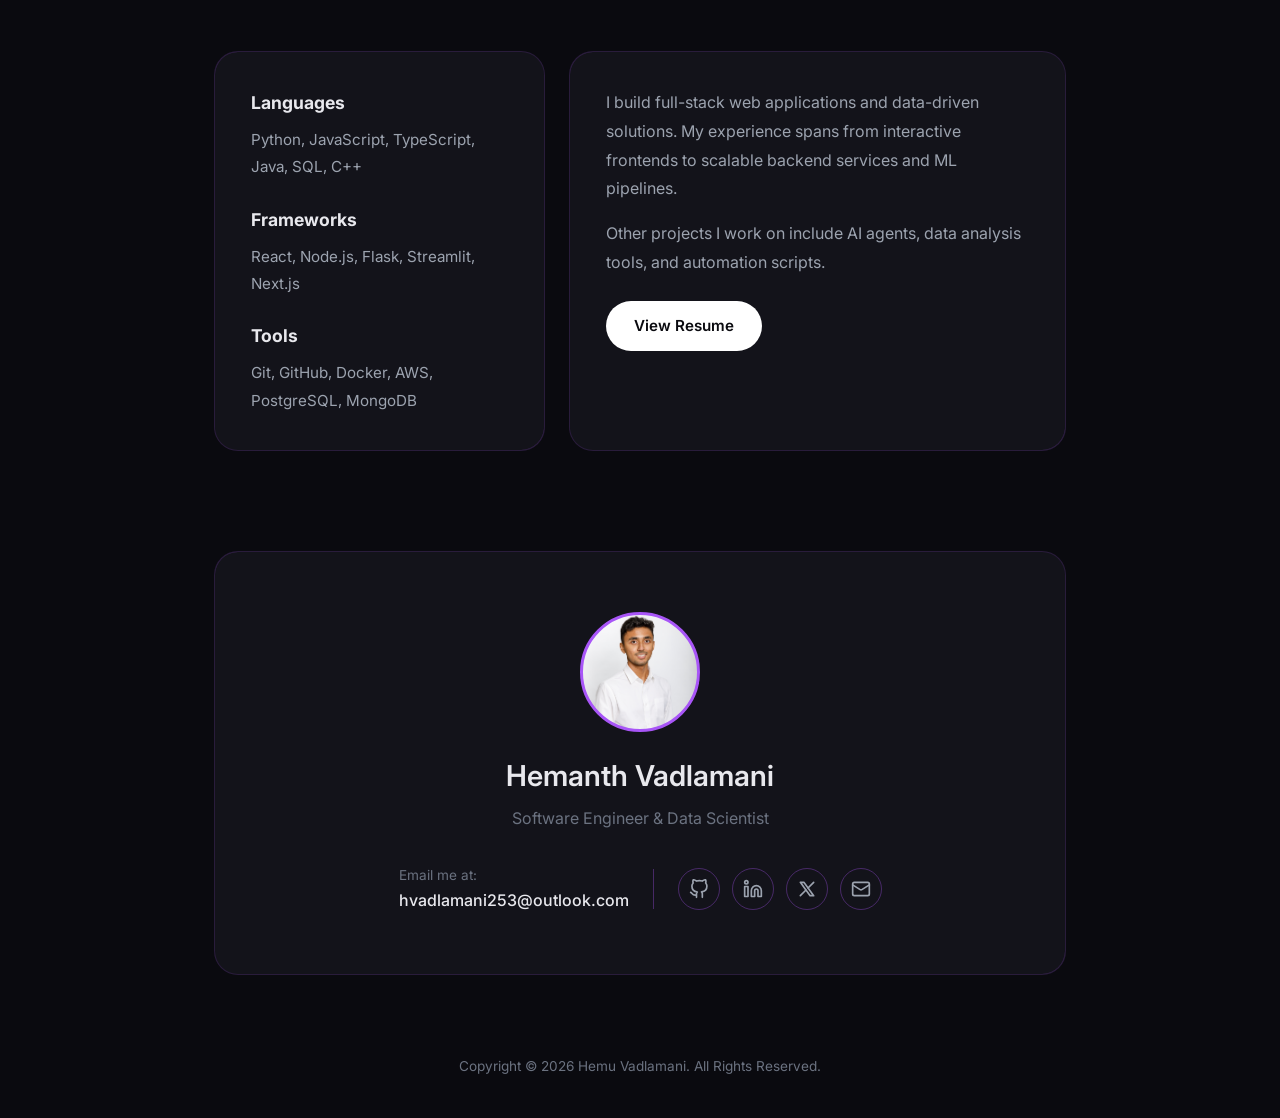
==== commit d1d97109: "changed intro" ====
--- a/index.html
+++ b/index.html
@@ -179,9 +179,9 @@
                             <span>📅 Aug 2023 – May 2026</span>
                             <span>🏫 Worcester Polytechnic Institute</span>
                         </div>
-                        <p class="exp-item-desc">Concentration in Intelligence and Information Internetworks. Relevant
-                            coursework: Machine Learning, Data Structures & Algorithms, Database Systems, Computer
-                            Networks.</p>
+                        <p class="exp-item-desc">Relevant
+                            coursework: ML Ops, Software Engineering,Data Structures & Algorithms, Big Data and
+                            Analytics, Database Systems</p>
                     </div>
                 </div>
             </div>
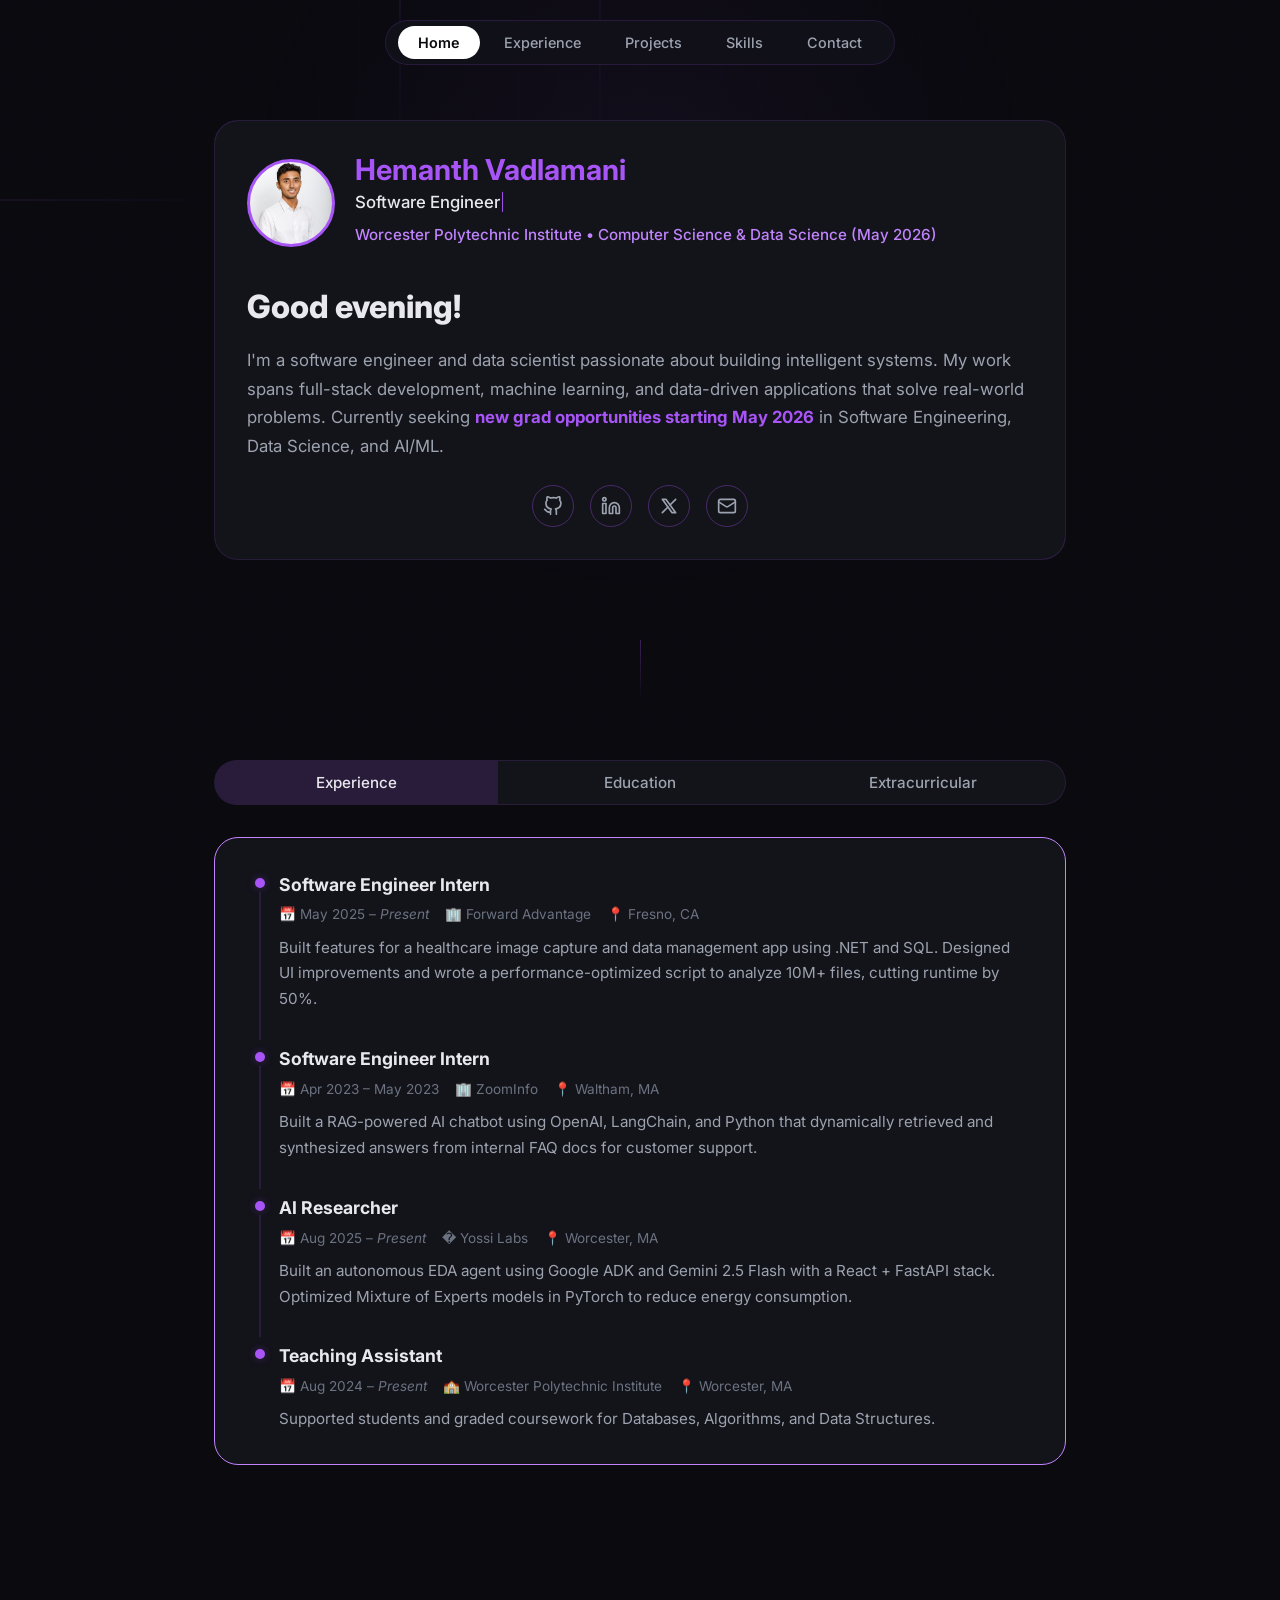
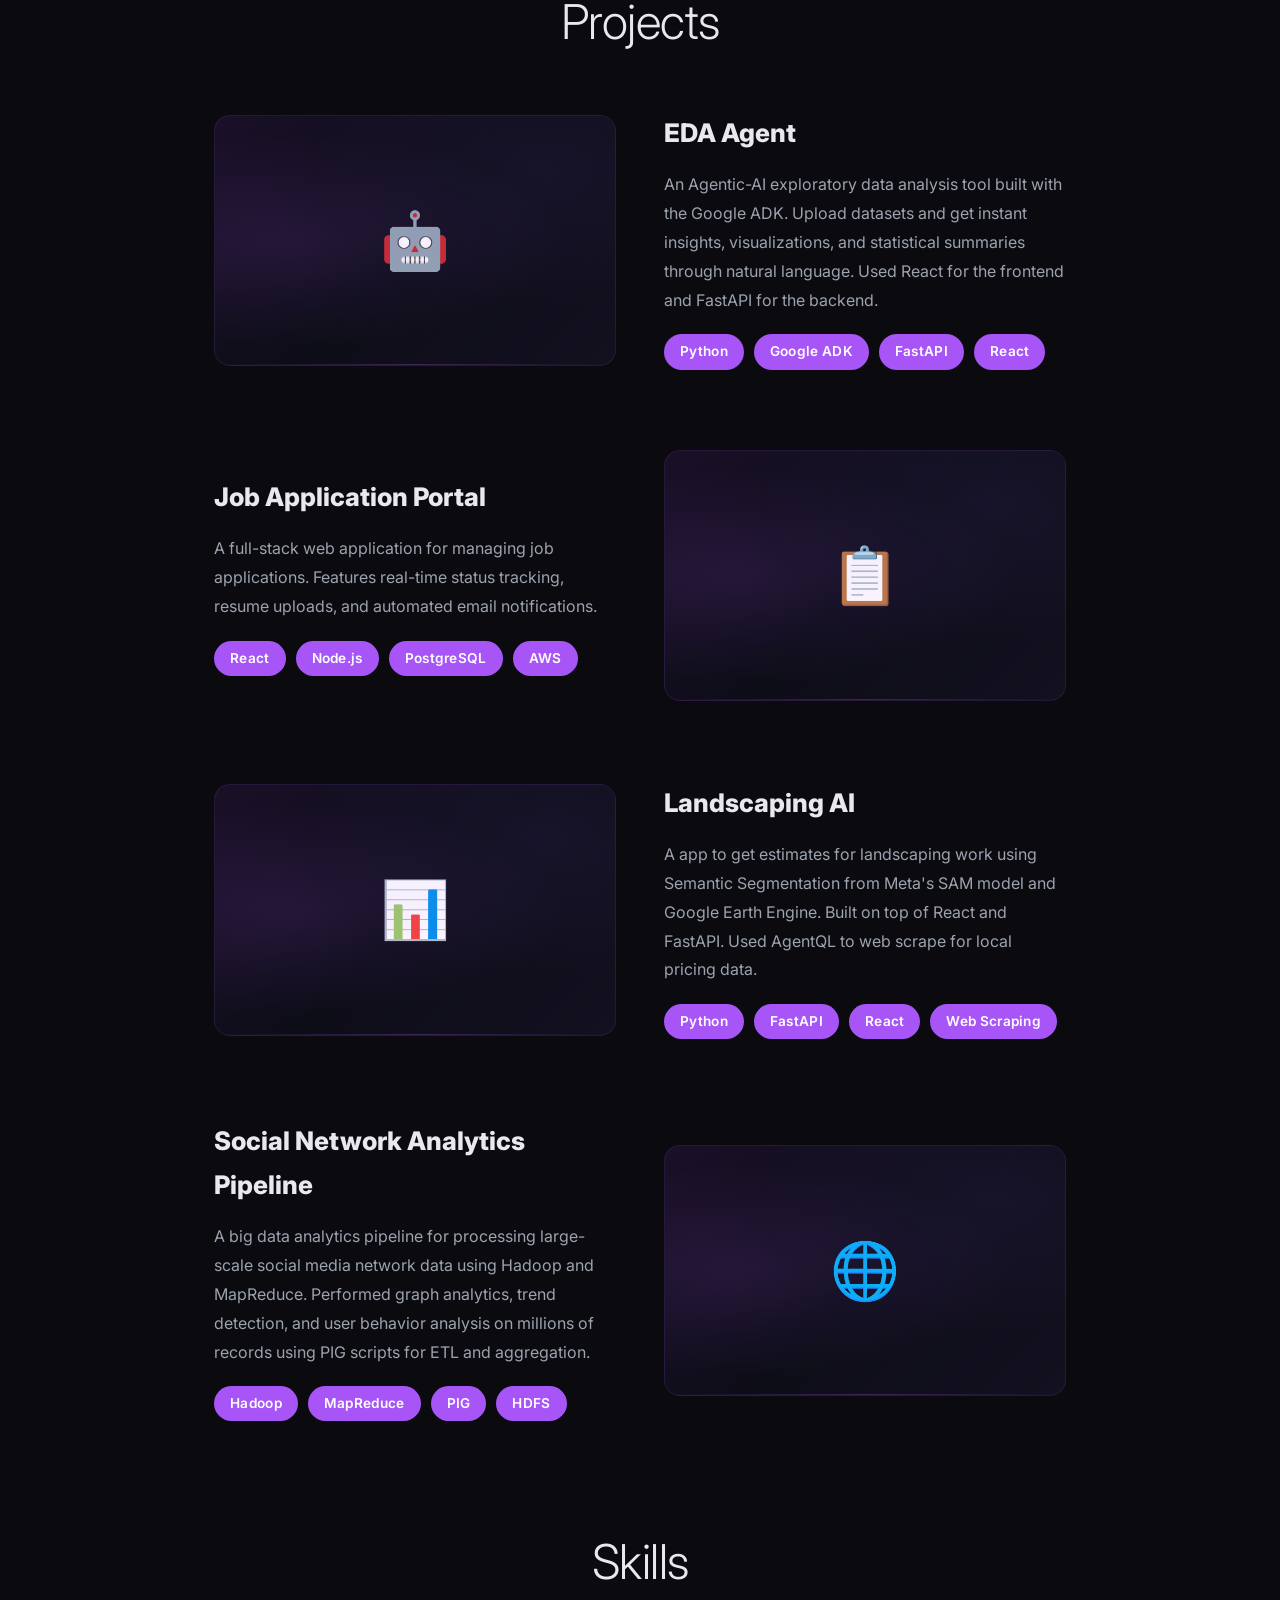
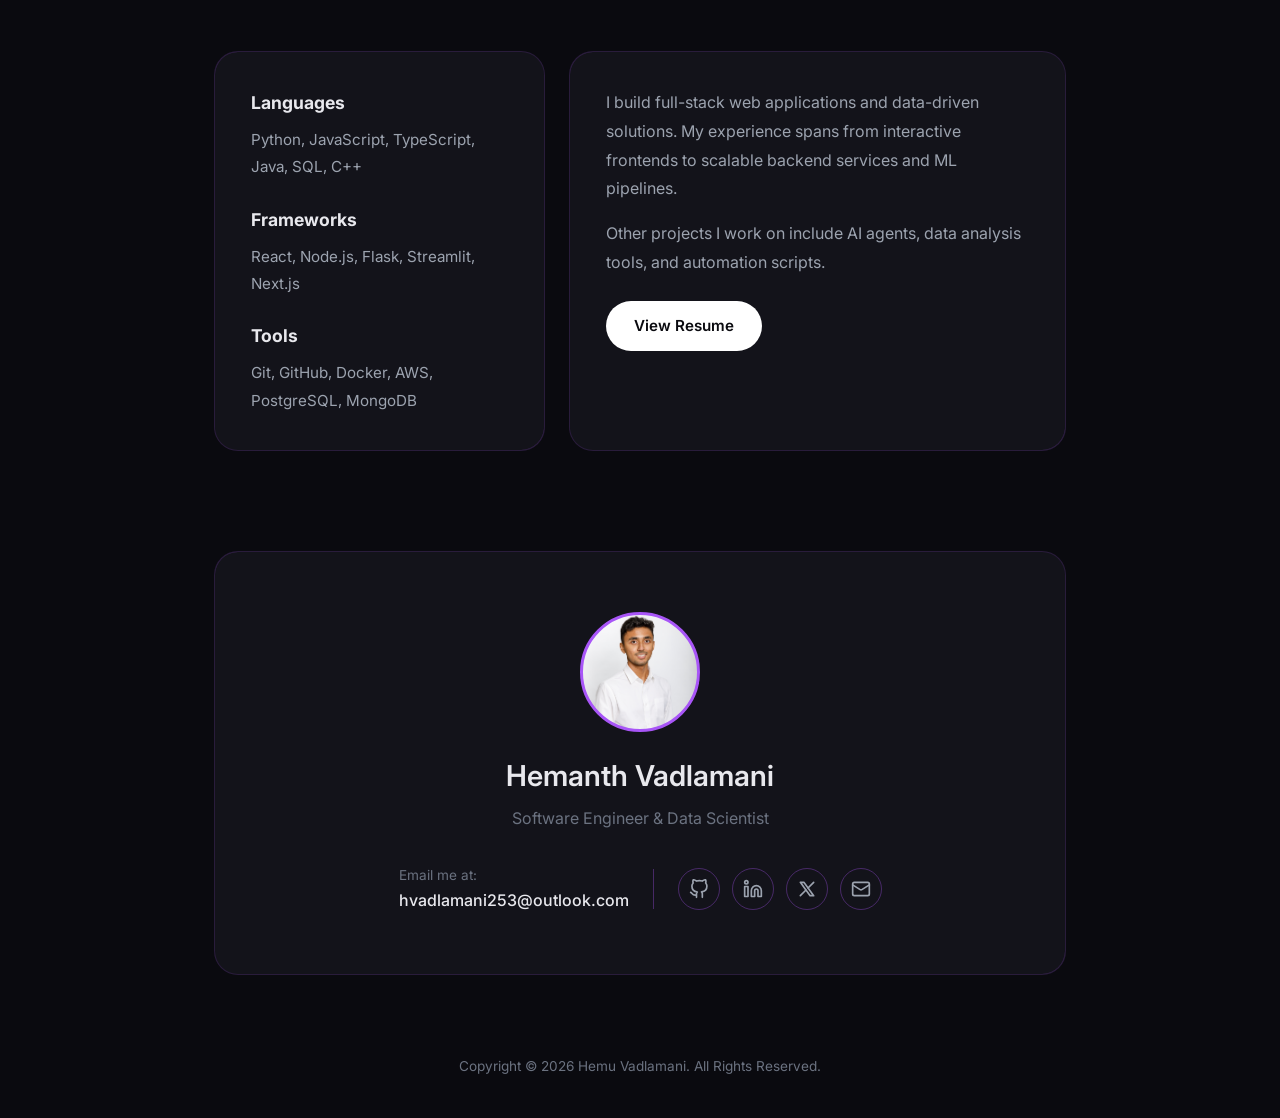
==== commit 92ba02f9: "changed title" ====
--- a/index.html
+++ b/index.html
@@ -4,10 +4,10 @@
 <head>
     <meta charset="UTF-8" />
     <meta name="viewport" content="width=device-width, initial-scale=1.0" />
-    <title>Hemu Vadlamani — Software Engineer</title>
+    <title>Hemanth Vadlamani — Portfolio</title>
     <meta name="description"
-        content="Hemu Vadlamani — Software Engineer & Data Scientist. Building impactful solutions with modern technologies." />
-    <meta property="og:title" content="Hemu Vadlamani — Software Engineer" />
+        content="Hemanth Vadlamani — Software Engineer & Data Scientist. Building impactful solutions with modern technologies." />
+    <meta property="og:title" content="Hemanth Vadlamani — Portfolio" />
     <meta property="og:description" content="Software Engineer & Data Scientist building impactful solutions." />
     <meta property="og:type" content="website" />
     <link rel="stylesheet" href="styles.css" />
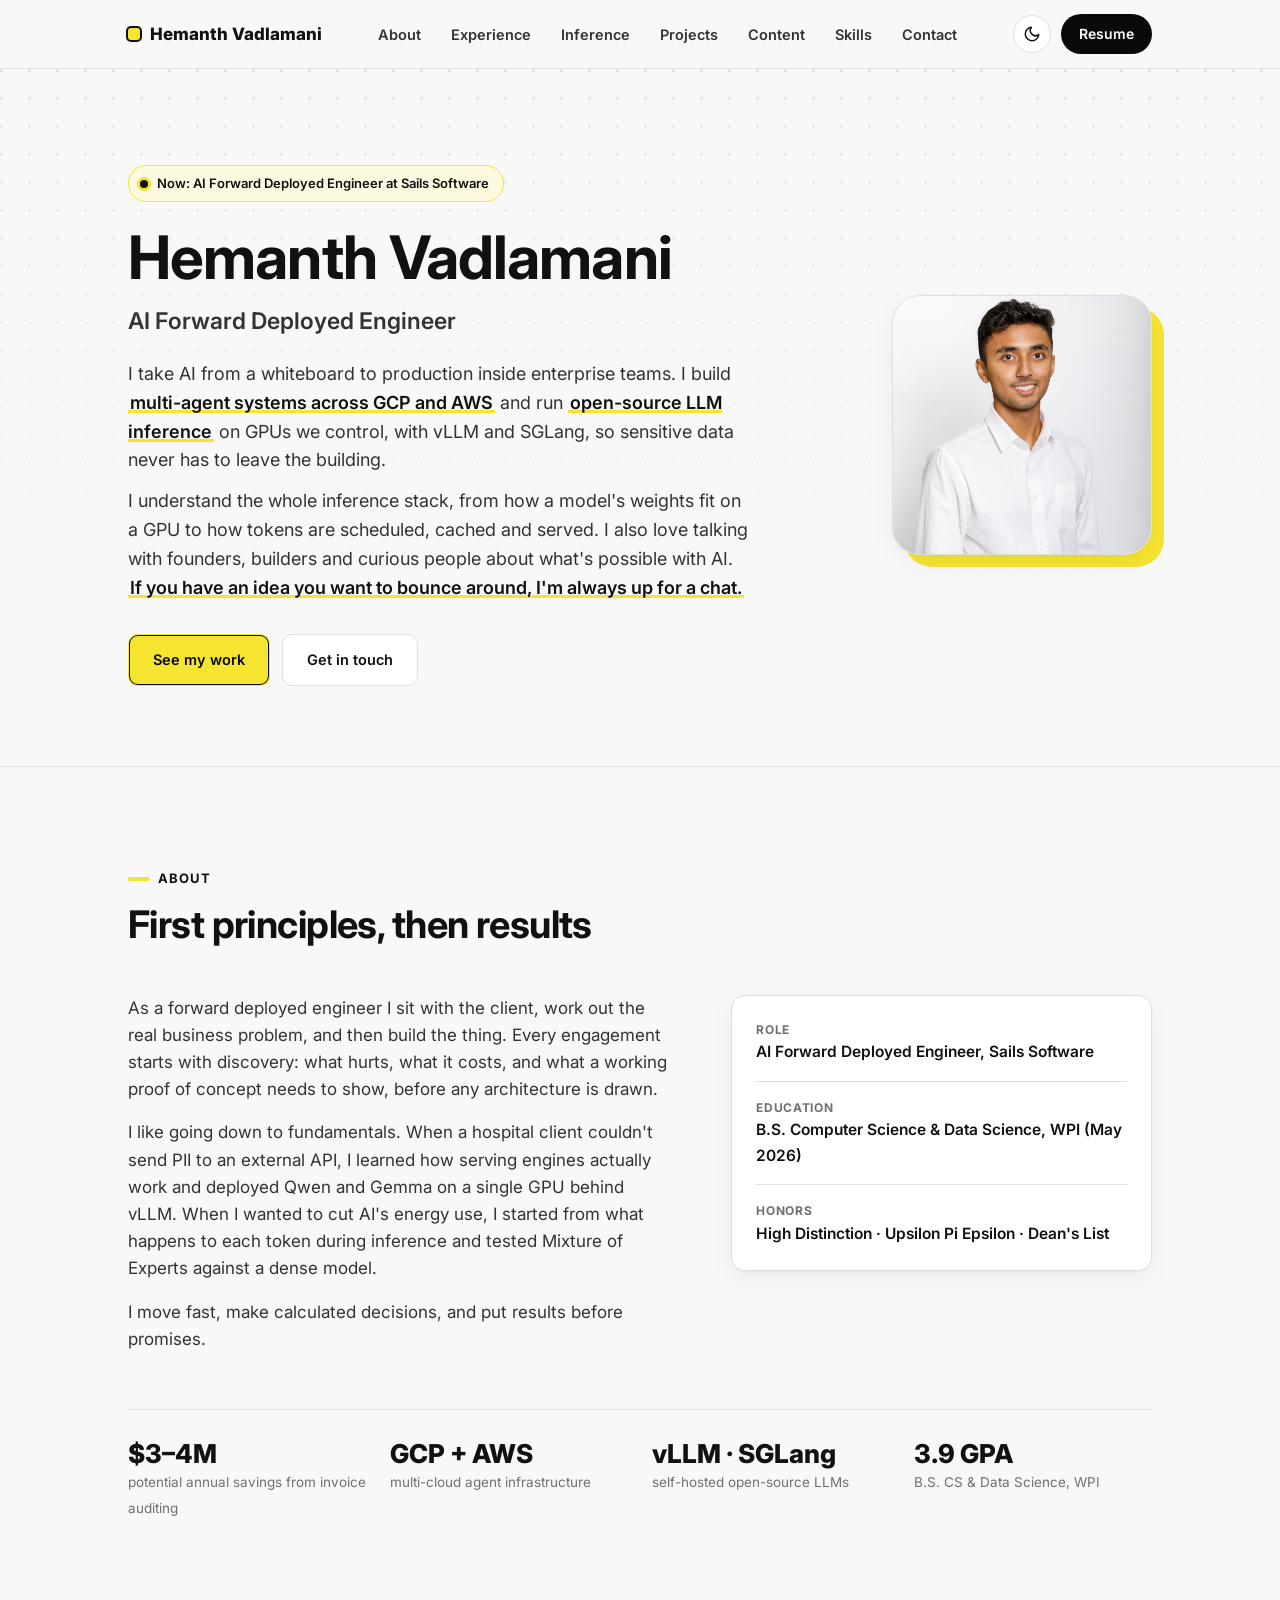
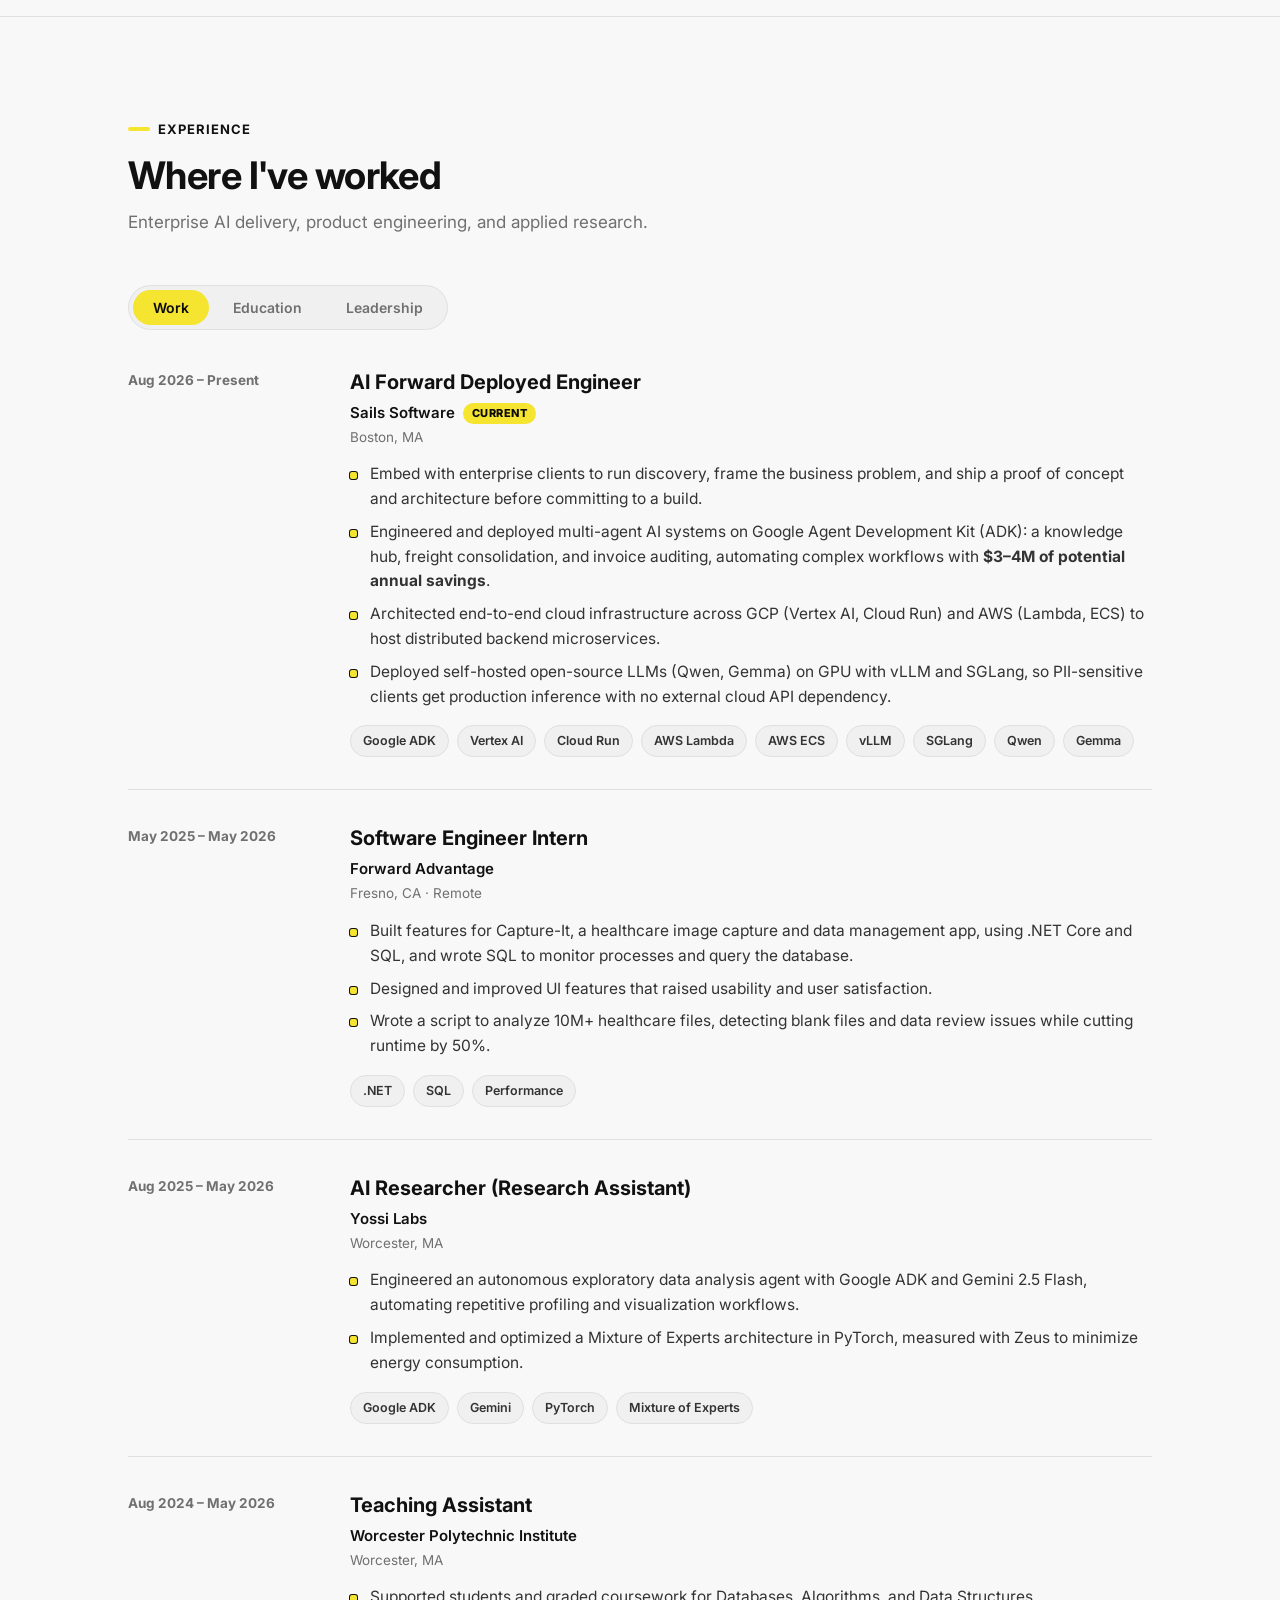
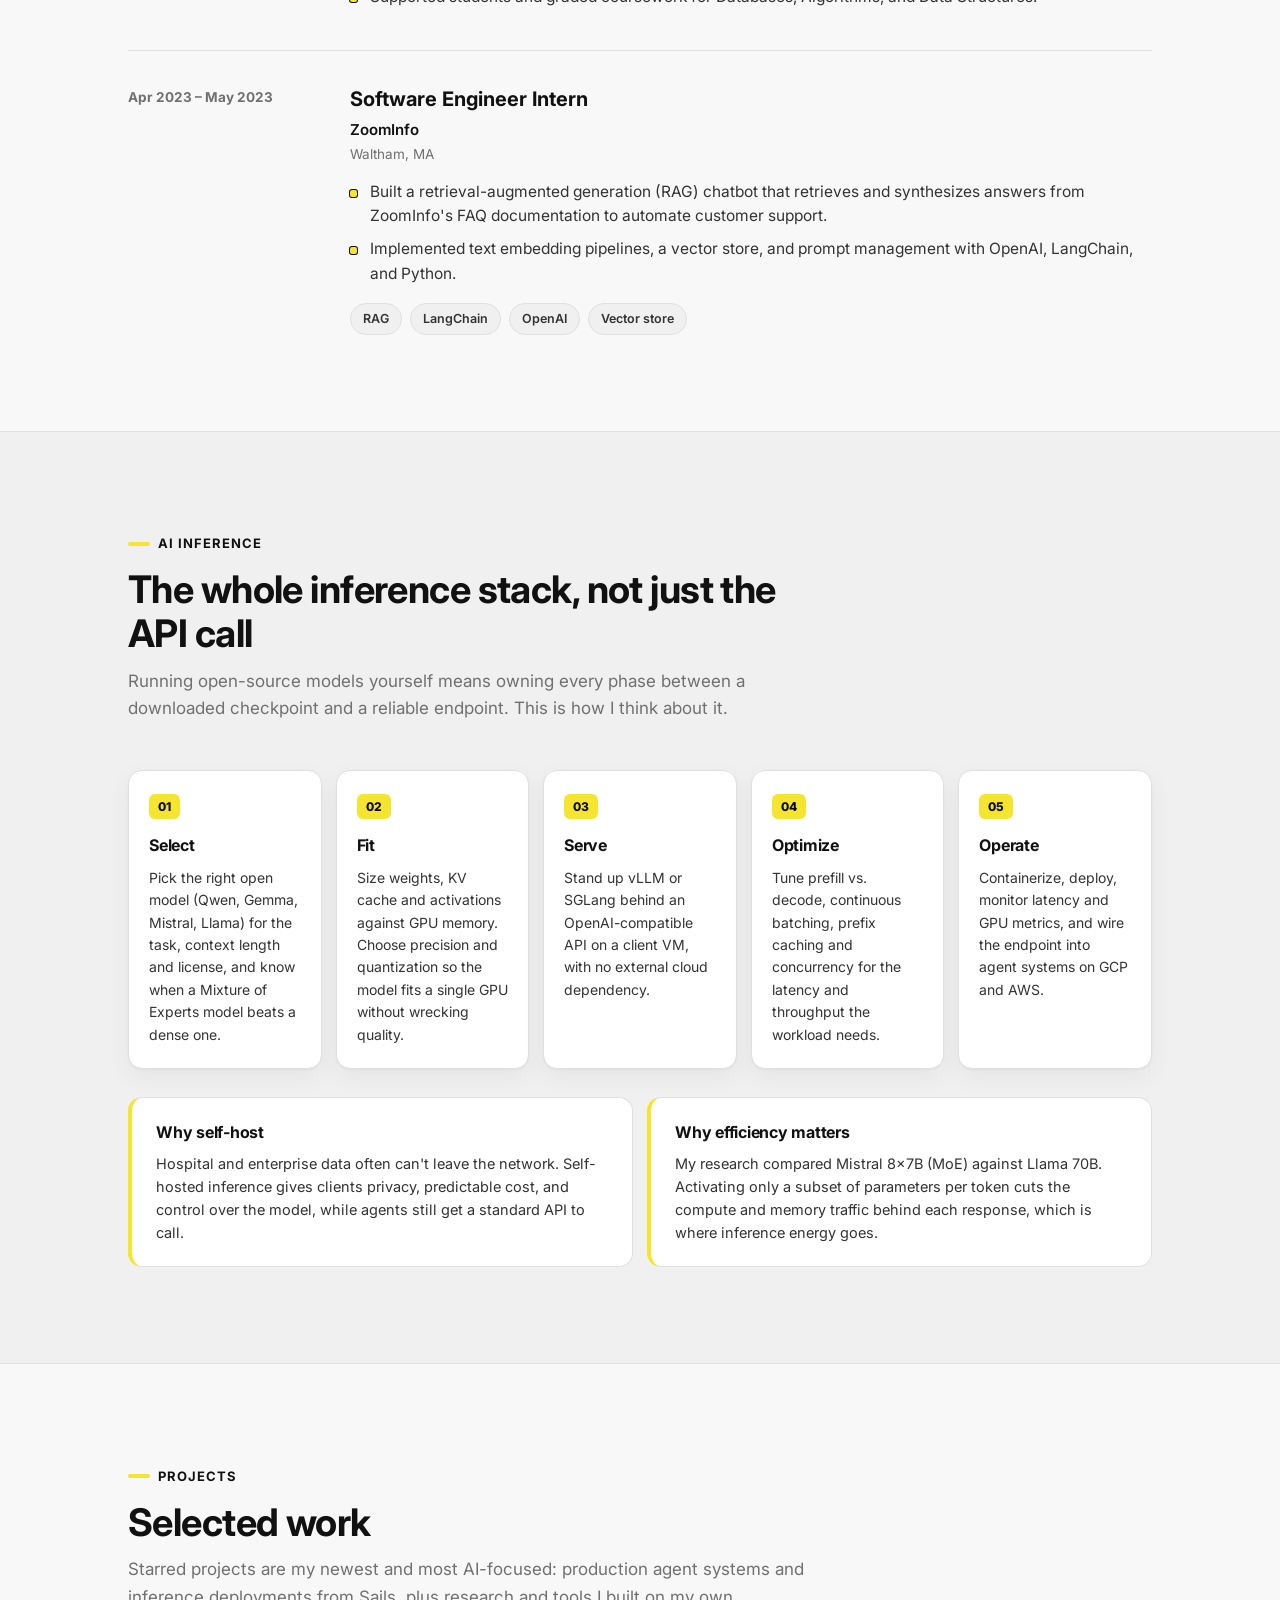
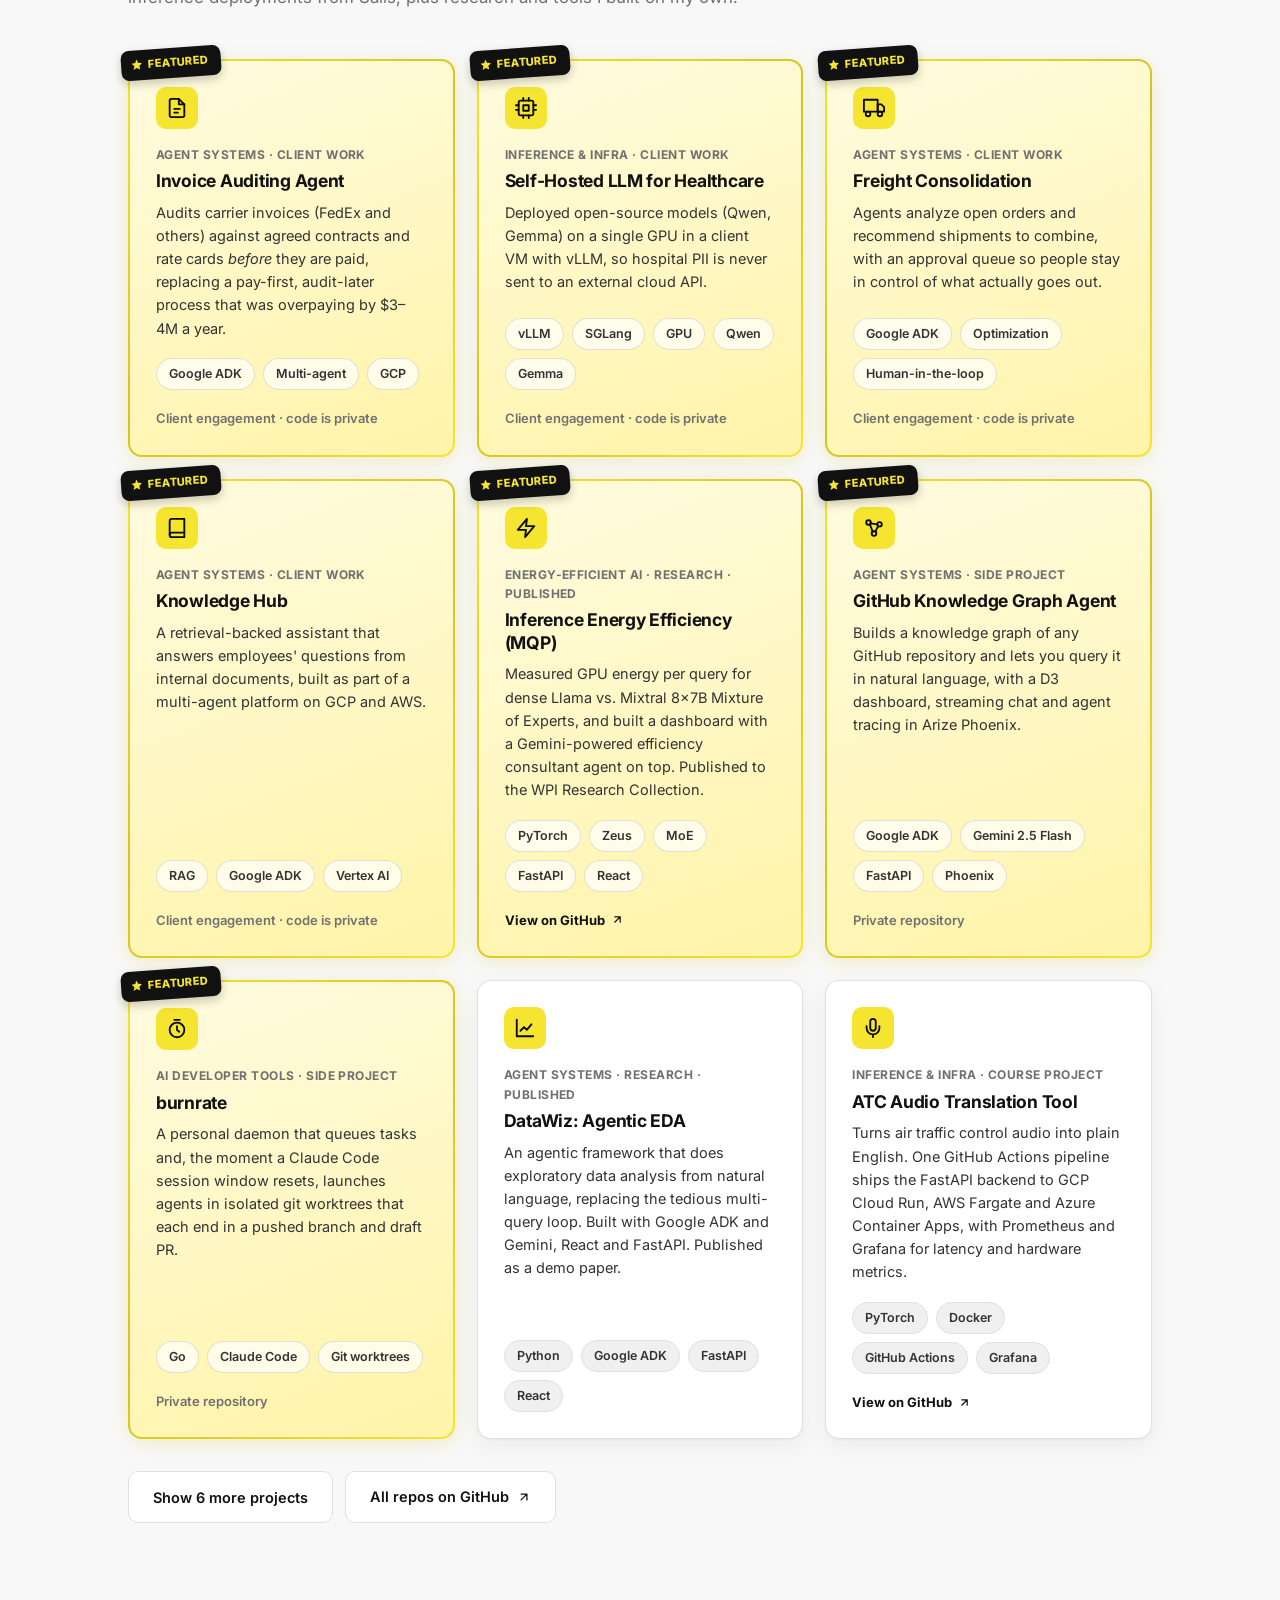
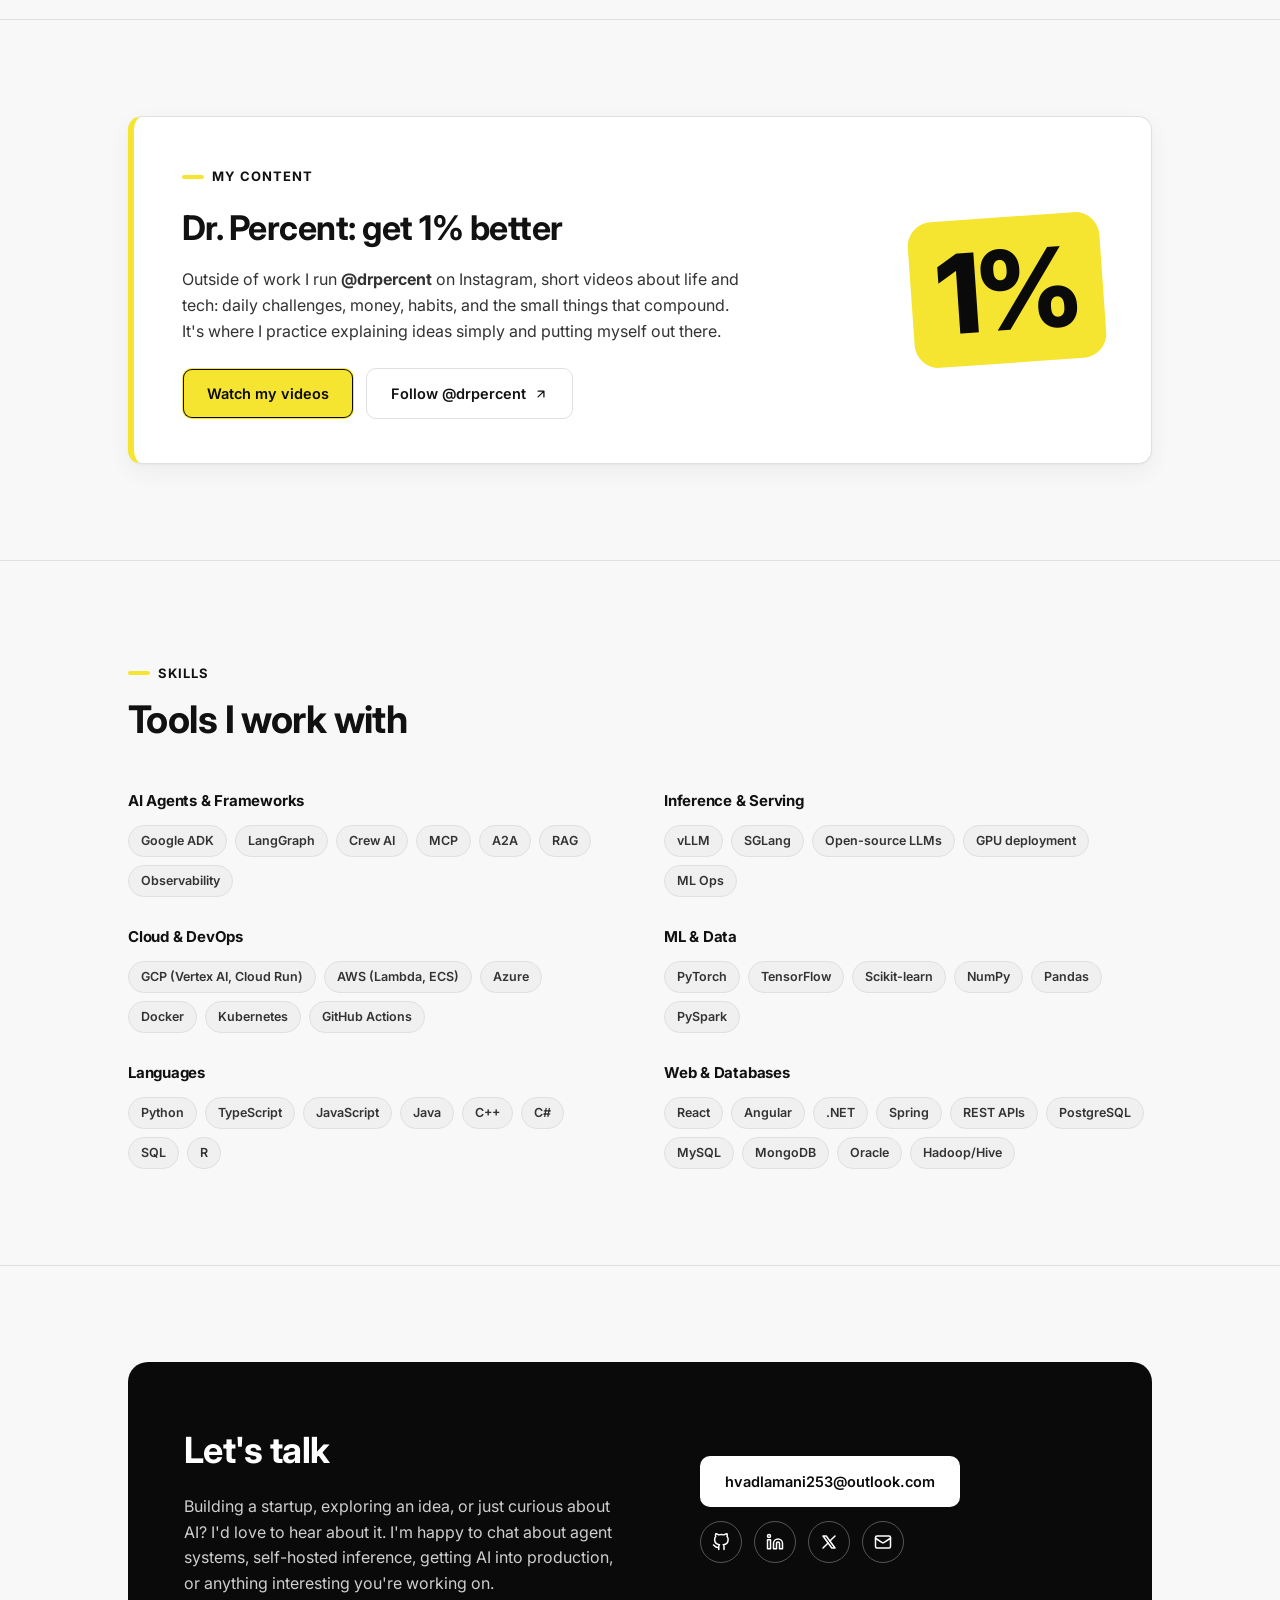
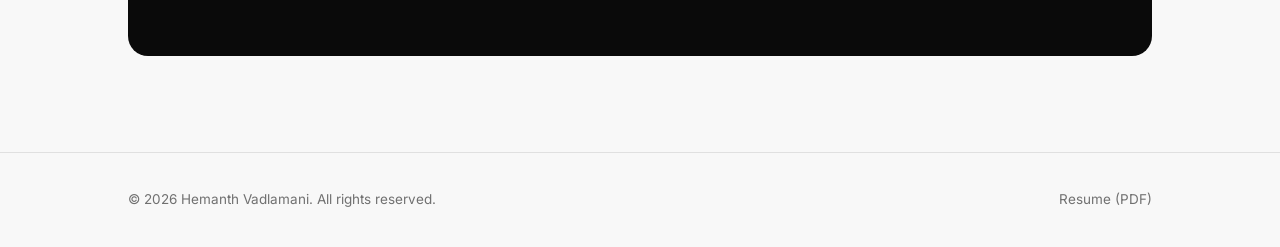
==== commit 29855b90: "Redesign portfolio: light-first theme with dark toggle, AI forward deployed engineer positioning, fe" ====
--- a/index.html
+++ b/index.html
@@ -1,416 +1,684 @@
 <!DOCTYPE html>
-<html lang="en">
+<html lang="en" data-theme="light">
 
 <head>
     <meta charset="UTF-8" />
     <meta name="viewport" content="width=device-width, initial-scale=1.0" />
-    <title>Hemanth Vadlamani — Portfolio</title>
+    <title>Hemanth Vadlamani — AI Forward Deployed Engineer</title>
     <meta name="description"
-        content="Hemanth Vadlamani — Software Engineer & Data Scientist. Building impactful solutions with modern technologies." />
-    <meta property="og:title" content="Hemanth Vadlamani — Portfolio" />
-    <meta property="og:description" content="Software Engineer & Data Scientist building impactful solutions." />
+        content="Hemanth Vadlamani — AI Forward Deployed Engineer at Sails Software. Multi-agent systems across GCP and AWS, and self-hosted LLM inference with vLLM and SGLang." />
+    <meta property="og:title" content="Hemanth Vadlamani — AI Forward Deployed Engineer" />
+    <meta property="og:description"
+        content="Multi-agent systems across multiple clouds and self-hosted open-source LLM inference." />
     <meta property="og:type" content="website" />
+    <script>
+        // Light is the default; only an explicit past choice switches to dark. Runs before paint to avoid a flash.
+        try {
+            var saved = localStorage.getItem('theme');
+            if (saved === 'dark') document.documentElement.setAttribute('data-theme', 'dark');
+        } catch (e) { }
+    </script>
+    <meta name="theme-color" content="#f8f8f8" />
     <link rel="stylesheet" href="styles.css" />
 </head>
 
 <body>
 
-    <!-- ====== NAVIGATION — Floating Centered Pill ====== -->
-    <nav class="navbar" id="navbar">
-        <div class="nav-links-desktop">
-            <a href="#home" class="nav-link active">Home</a>
-            <a href="#experience" class="nav-link">Experience</a>
-            <a href="#projects" class="nav-link">Projects</a>
-            <a href="#skills" class="nav-link">Skills</a>
-            <a href="#contact" class="nav-link">Contact</a>
+    <!-- ====== NAV ====== -->
+    <header class="nav">
+        <div class="nav-inner">
+            <a href="#home" class="brand"><span class="brand-dot"></span>Hemanth Vadlamani</a>
+
+            <nav class="links" id="nav-links" aria-label="Primary">
+                <a href="#about" class="link">About</a>
+                <a href="#experience" class="link">Experience</a>
+                <a href="#inference" class="link">Inference</a>
+                <a href="#projects" class="link">Projects</a>
+                <a href="#content" class="link">Content</a>
+                <a href="#skills" class="link">Skills</a>
+                <a href="#contact" class="link">Contact</a>
+            </nav>
+
+            <div class="nav-actions">
+                <button class="icon-btn" id="theme-toggle" type="button" aria-label="Switch to dark mode">
+                    <svg class="icon-moon" viewBox="0 0 24 24" fill="none" stroke="currentColor" stroke-width="2"
+                        stroke-linecap="round" stroke-linejoin="round">
+                        <path d="M21 12.8A9 9 0 1 1 11.2 3a7 7 0 0 0 9.8 9.8z" />
+                    </svg>
+                    <svg class="icon-sun" viewBox="0 0 24 24" fill="none" stroke="currentColor" stroke-width="2"
+                        stroke-linecap="round" stroke-linejoin="round">
+                        <circle cx="12" cy="12" r="4" />
+                        <path
+                            d="M12 2v2M12 20v2M4.9 4.9l1.4 1.4M17.7 17.7l1.4 1.4M2 12h2M20 12h2M4.9 19.1l1.4-1.4M17.7 6.3l1.4-1.4" />
+                    </svg>
+                </button>
+                <a href="assets/resume.pdf" target="_blank" rel="noopener" class="nav-cta">Resume</a>
+                <button class="icon-btn menu-btn" id="menu-btn" type="button" aria-label="Toggle menu"
+                    aria-expanded="false">
+                    <svg viewBox="0 0 24 24" fill="none" stroke="currentColor" stroke-width="2" stroke-linecap="round">
+                        <path d="M4 7h16M4 12h16M4 17h16" />
+                    </svg>
+                </button>
+            </div>
         </div>
-        <button class="hamburger" id="hamburger" aria-label="Toggle menu">
-            <span></span><span></span><span></span>
-        </button>
-    </nav>
-
-    <!-- Mobile dropdown menu -->
-    <div class="mobile-menu" id="mobile-menu">
-        <a href="#home" class="nav-link active">Home</a>
-        <a href="#experience" class="nav-link">Experience</a>
-        <a href="#projects" class="nav-link">Projects</a>
-        <a href="#skills" class="nav-link">Skills</a>
-        <a href="#contact" class="nav-link">Contact</a>
-    </div>
-
-    <!-- ====== HERO — Profile Card ====== -->
-    <section class="hero section" id="home">
-        <div class="container">
-            <div class="glow-card hero-card reveal">
-                <!-- Profile header -->
-                <div class="hero-profile">
-                    <div class="hero-avatar" style="background-image: url('assets/photo.jpg')" role="img"
+    </header>
+
+    <main>
+        <!-- ====== HERO ====== -->
+        <section class="hero" id="home">
+            <div class="hero-dots"></div>
+            <div class="wrap">
+                <div class="hero-inner">
+                    <div>
+                        <div class="status-pill"><span class="status-dot"></span>Now: AI Forward Deployed Engineer at
+                            Sails Software</div>
+                        <h1>Hemanth Vadlamani</h1>
+                        <div class="role">AI Forward Deployed Engineer</div>
+                        <p class="lede">
+                            I take AI from a whiteboard to production inside enterprise teams. I build
+                            <span class="mark">multi-agent systems across GCP and AWS</span> and run
+                            <span class="mark">open-source LLM inference</span> on GPUs we control, with vLLM and
+                            SGLang, so sensitive data never has to leave the building.
+                        </p>
+                        <p class="lede">
+                            I understand the whole inference stack, from how a model's weights fit on a GPU to how
+                            tokens are scheduled, cached and served. I also love talking with founders, builders and
+                            curious people about what's possible with AI.
+                            <span class="mark">If you have an idea you want to bounce around, I'm always up for a
+                                chat.</span>
+                        </p>
+                        <div class="hero-actions">
+                            <a href="#projects" class="btn btn-primary">See my work</a>
+                            <a href="#contact" class="btn btn-ghost">Get in touch</a>
+                        </div>
+                    </div>
+                    <div class="hero-photo" style="background-image: url('assets/photo.jpg')" role="img"
                         aria-label="Hemanth Vadlamani"></div>
+                </div>
+            </div>
+        </section>
+
+        <!-- ====== ABOUT ====== -->
+        <section id="about">
+            <div class="wrap">
+                <div class="section-head reveal">
+                    <div class="eyebrow">About</div>
+                    <h2>First principles, then results</h2>
+                </div>
+                <div class="about-grid reveal">
                     <div>
-                        <div class="hero-name">Hemanth Vadlamani</div>
-                        <div class="hero-title">
-                            <span id="typed-role"></span><span class="typing-cursor">|</span>
-                        </div>
-                        <div class="hero-tagline">Worcester Polytechnic Institute • Computer Science & Data Science (May
-                            2026)</div>
-                    </div>
-                </div>
-
-                <!-- Greeting -->
-                <h1 class="hero-greeting" id="greeting-text">Hello There!</h1>
-
-                <!-- Bio -->
-                <p class="hero-bio">
-                    I'm a software engineer and data scientist passionate about building intelligent systems.
-                    My work spans full-stack development, machine learning, and data-driven applications that
-                    solve real-world problems. Currently seeking <strong style="color: var(--accent);">new grad
-                        opportunities starting May 2026</strong> in Software Engineering, Data Science, and AI/ML.
-                </p>
-
-                <!-- Social icons -->
-                <div class="hero-socials">
-                    <a href="https://github.com/hvadlamani1" target="_blank" rel="noopener" class="social-icon"
-                        aria-label="GitHub">
-                        <svg viewBox="0 0 24 24" fill="none" stroke="currentColor" stroke-width="2"
-                            stroke-linecap="round" stroke-linejoin="round">
-                            <path
-                                d="M9 19c-5 1.5-5-2.5-7-3m14 6v-3.87a3.37 3.37 0 0 0-.94-2.61c3.14-.35 6.44-1.54 6.44-7A5.44 5.44 0 0 0 20 4.77 5.07 5.07 0 0 0 19.91 1S18.73.65 16 2.48a13.38 13.38 0 0 0-7 0C6.27.65 5.09 1 5.09 1A5.07 5.07 0 0 0 5 4.77a5.44 5.44 0 0 0-1.5 3.78c0 5.42 3.3 6.61 6.44 7A3.37 3.37 0 0 0 9 18.13V22" />
-                        </svg>
-                    </a>
-                    <a href="https://linkedin.com/in/hemanth-vadlamani/" target="_blank" rel="noopener"
-                        class="social-icon" aria-label="LinkedIn">
-                        <svg viewBox="0 0 24 24" fill="none" stroke="currentColor" stroke-width="2"
-                            stroke-linecap="round" stroke-linejoin="round">
-                            <path d="M16 8a6 6 0 0 1 6 6v7h-4v-7a2 2 0 0 0-2-2 2 2 0 0 0-2 2v7h-4v-7a6 6 0 0 1 6-6z" />
-                            <rect x="2" y="9" width="4" height="12" />
-                            <circle cx="4" cy="4" r="2" />
-                        </svg>
-                    </a>
-                    <a href="https://x.com/" target="_blank" rel="noopener" class="social-icon"
-                        aria-label="X / Twitter">
-                        <svg viewBox="0 0 24 24" fill="none" stroke="currentColor" stroke-width="2"
-                            stroke-linecap="round" stroke-linejoin="round">
-                            <path d="M4 4l11.733 16h4.267l-11.733 -16z" />
-                            <path d="M4 20l6.768 -6.768m2.46 -2.46l6.772 -6.772" />
-                        </svg>
-                    </a>
-                    <a href="mailto:hvadlamani253@outlook.com" class="social-icon" aria-label="Email">
-                        <svg viewBox="0 0 24 24" fill="none" stroke="currentColor" stroke-width="2"
-                            stroke-linecap="round" stroke-linejoin="round">
-                            <rect x="2" y="4" width="20" height="16" rx="2" />
-                            <path d="m22 7-8.97 5.7a1.94 1.94 0 0 1-2.06 0L2 7" />
-                        </svg>
-                    </a>
-                </div>
-            </div>
-        </div>
-    </section>
-
-    <!-- ====== DIVIDER ====== -->
-    <div class="section-divider">
-        <div class="divider-line"></div>
-    </div>
-
-    <!-- ====== EXPERIENCE — Tabs + Timeline ====== -->
-    <section class="experience section" id="experience">
-        <div class="container">
-            <!-- Tabs -->
-            <div class="exp-tabs reveal">
-                <button class="exp-tab active" data-tab="work">Experience</button>
-                <button class="exp-tab" data-tab="education">Education</button>
-                <button class="exp-tab" data-tab="extracurricular">Extracurricular</button>
-            </div>
-
-            <!-- Work -->
-            <div class="exp-content active" id="tab-work">
-                <div class="glow-card exp-card reveal highlight-card">
-                    <div class="exp-item">
-                        <h3 class="exp-item-title">Software Engineer Intern</h3>
-                        <div class="exp-item-meta">
-                            <span>📅 May 2025 – <i>Present</i></span>
-                            <span>🏢 Forward Advantage</span>
-                            <span>📍 Fresno, CA</span>
-                        </div>
-                        <p class="exp-item-desc">Built features for a healthcare image capture and data management app
-                            using .NET and SQL. Designed UI improvements and wrote a performance-optimized script to
-                            analyze 10M+ files, cutting runtime by 50%.</p>
-                    </div>
-                    <div class="exp-item">
-                        <h3 class="exp-item-title">Software Engineer Intern</h3>
-                        <div class="exp-item-meta">
-                            <span>📅 Apr 2023 – May 2023</span>
-                            <span>🏢 ZoomInfo</span>
-                            <span>📍 Waltham, MA</span>
-                        </div>
-                        <p class="exp-item-desc">Built a RAG-powered AI chatbot using OpenAI, LangChain, and Python that
-                            dynamically retrieved and synthesized answers from internal FAQ docs for customer support.
+                        <p>As a forward deployed engineer I sit with the client, work out the real business problem,
+                            and then build the thing. Every engagement starts with discovery: what hurts, what it
+                            costs, and what a working proof of concept needs to show, before any architecture is drawn.
                         </p>
-                    </div>
-                    <div class="exp-item">
-                        <h3 class="exp-item-title">AI Researcher</h3>
-                        <div class="exp-item-meta">
-                            <span>📅 Aug 2025 – <i>Present</i></span>
-                            <span>� Yossi Labs</span>
-                            <span>📍 Worcester, MA</span>
-                        </div>
-                        <p class="exp-item-desc">Built an autonomous EDA agent using Google ADK and Gemini 2.5 Flash
-                            with a React + FastAPI stack. Optimized Mixture of Experts models in PyTorch to reduce
-                            energy consumption.</p>
-                    </div>
-                    <div class="exp-item">
-                        <h3 class="exp-item-title">Teaching Assistant</h3>
-                        <div class="exp-item-meta">
-                            <span>📅 Aug 2024 – <i>Present</i></span>
-                            <span>🏫 Worcester Polytechnic Institute</span>
-                            <span>📍 Worcester, MA</span>
-                        </div>
-                        <p class="exp-item-desc">Supported students and graded coursework for Databases, Algorithms, and
-                            Data Structures.</p>
-                    </div>
-                </div>
-            </div>
-
-            <!-- Education -->
-            <div class="exp-content" id="tab-education">
-                <div class="glow-card exp-card reveal highlight-card">
-                    <div class="exp-item">
-                        <h3 class="exp-item-title">Bachelor of Science in Computer and Data Science</h3>
-                        <div class="exp-item-meta">
-                            <span>📅 Aug 2023 – May 2026</span>
-                            <span>🏫 Worcester Polytechnic Institute</span>
-                        </div>
-                        <p class="exp-item-desc">Relevant
-                            coursework: ML Ops, Software Engineering,Data Structures & Algorithms, Big Data and
-                            Analytics, Database Systems</p>
-                    </div>
-                </div>
-            </div>
-
-            <!-- Extracurricular -->
-            <div class="exp-content" id="tab-extracurricular">
-                <div class="glow-card exp-card reveal highlight-card">
-                    <div class="exp-item">
-                        <h3 class="exp-item-title">Upsilon Pi Epsilon — CS Honor Society</h3>
-                        <div class="exp-item-meta">
-                            <span>📅 Feb 2026 – Present</span>
-                            <span>🏫 Worcester Polytechnic Institute</span>
-                        </div>
-                        <p class="exp-item-desc">Member of the Worcester Polytechnic Institute chapter of Upsilon Pi
-                            Epsilon, the national honor society for computer science and information technology
-                            majors.</p>
-                    </div>
-                    <div class="exp-item">
-                        <h3 class="exp-item-title">South Asian Student Association</h3>
-                        <div class="exp-item-meta">
-                            <span>📅 Jan 2024 – Feb 2026</span>
-                            <span>🏫 Worcester Polytechnic Institute</span>
-                        </div>
-                        <p class="exp-item-desc">Served in multiple leadership roles across the South Asian Student
-                            Association. Managed organizational finances as Treasurer, led outreach and event
-                            promotion as PR Coordinator, and oversaw operations and strategy as Vice President.</p>
-                    </div>
-                </div>
-            </div>
-        </div>
-    </section>
-
-    <!-- ====== PROJECTS — Alternating Layout ====== -->
-    <section class="projects section" id="projects">
-        <div class="container">
-            <h2 class="section-title reveal">Projects</h2>
-
-            <!-- Project 1: Image LEFT, Text RIGHT -->
-            <div class="project-row reveal">
-                <div class="project-image-wrapper">
-                    <div class="project-image-placeholder">🤖</div>
-                    <a href="https://github.com/hvadlamani1" target="_blank" rel="noopener" class="project-overlay">
-                        <span class="project-overlay-text">View Repo →</span>
-                    </a>
-                </div>
-                <div class="project-info">
-                    <h3 class="project-info-title">EDA Agent</h3>
-                    <p class="project-info-desc">An Agentic-AI exploratory data analysis tool built with the Google ADK.
-                        Upload datasets and get instant insights, visualizations, and statistical summaries through
-                        natural language. Used React for the frontend and FastAPI for the backend.</p>
-                    <div class="project-tags">
-                        <span class="project-tag">Python</span>
-                        <span class="project-tag">Google ADK</span>
-                        <span class="project-tag">FastAPI</span>
-                        <span class="project-tag">React</span>
-                    </div>
-                </div>
-            </div>
-
-            <!-- Project 2: Text LEFT, Image RIGHT -->
-            <div class="project-row reverse reveal">
-                <div class="project-image-wrapper">
-                    <div class="project-image-placeholder">📋</div>
-                    <a href="https://github.com/hvadlamani1" target="_blank" rel="noopener" class="project-overlay">
-                        <span class="project-overlay-text">View Repo →</span>
-                    </a>
-                </div>
-                <div class="project-info">
-                    <h3 class="project-info-title">Job Application Portal</h3>
-                    <p class="project-info-desc">A full-stack web application for managing job applications. Features
-                        real-time status tracking, resume uploads, and automated email notifications.</p>
-                    <div class="project-tags">
-                        <span class="project-tag">React</span>
-                        <span class="project-tag">Node.js</span>
-                        <span class="project-tag">PostgreSQL</span>
-                        <span class="project-tag">AWS</span>
-                    </div>
-                </div>
-            </div>
-
-            <!-- Project 3: Image LEFT, Text RIGHT -->
-            <div class="project-row reveal">
-                <div class="project-image-wrapper">
-                    <div class="project-image-placeholder">📊</div>
-                    <a href="https://github.com/hvadlamani1" target="_blank" rel="noopener" class="project-overlay">
-                        <span class="project-overlay-text">View Repo →</span>
-                    </a>
-                </div>
-                <div class="project-info">
-                    <h3 class="project-info-title">Landscaping AI</h3>
-                    <p class="project-info-desc">A app to get estimates for landscaping work using Semantic Segmentation
-                        from Meta's SAM model and Google Earth Engine. Built on top of React and FastAPI. Used AgentQL
-                        to
-                        web scrape for local pricing data.</p>
-                    <div class="project-tags">
-                        <span class="project-tag">Python</span>
-                        <span class="project-tag">FastAPI</span>
-                        <span class="project-tag">React</span>
-                        <span class="project-tag">Web Scraping</span>
-                    </div>
-                </div>
-            </div>
-
-            <!-- Project 4: Text LEFT, Image RIGHT -->
-            <div class="project-row reverse reveal">
-                <div class="project-image-wrapper">
-                    <div class="project-image-placeholder">🌐</div>
-                    <a href="https://github.com/hvadlamani1" target="_blank" rel="noopener" class="project-overlay">
-                        <span class="project-overlay-text">View Repo →</span>
-                    </a>
-                </div>
-                <div class="project-info">
-                    <h3 class="project-info-title">Social Network Analytics Pipeline</h3>
-                    <p class="project-info-desc">A big data analytics pipeline for processing large-scale social media
-                        network data using Hadoop and MapReduce. Performed graph analytics, trend detection, and user
-                        behavior analysis on millions of records using PIG scripts for ETL and aggregation.</p>
-                    <div class="project-tags">
-                        <span class="project-tag">Hadoop</span>
-                        <span class="project-tag">MapReduce</span>
-                        <span class="project-tag">PIG</span>
-                        <span class="project-tag">HDFS</span>
-                    </div>
-                </div>
-            </div>
-        </div>
-    </section>
-
-    <!-- ====== SKILLS — Two-column Cards ====== -->
-    <section class="skills section" id="skills">
-        <div class="container">
-            <h2 class="section-title reveal">Skills</h2>
-
-            <div class="skills-grid reveal">
-                <!-- Left: Skills list -->
-                <div class="glow-card skills-list-card">
-                    <div class="skills-category">
-                        <h3 class="skills-category-title">Languages</h3>
-                        <p class="skills-category-items">Python, JavaScript, TypeScript, Java, SQL, C++</p>
-                    </div>
-                    <div class="skills-category">
-                        <h3 class="skills-category-title">Frameworks</h3>
-                        <p class="skills-category-items">React, Node.js, Flask, Streamlit, Next.js</p>
-                    </div>
-                    <div class="skills-category">
-                        <h3 class="skills-category-title">Tools</h3>
-                        <p class="skills-category-items">Git, GitHub, Docker, AWS, PostgreSQL, MongoDB</p>
-                    </div>
-                </div>
-
-                <!-- Right: About + Resume -->
-                <div class="glow-card skills-about-card">
-                    <div class="skills-about-text">
-                        <p>I build full-stack web applications and data-driven solutions. My experience spans from
-                            interactive frontends to scalable backend services and ML pipelines.</p>
-                        <p>Other projects I work on include AI agents, data analysis tools, and automation scripts.</p>
-                    </div>
-                    <a href="assets/resume.pdf" target="_blank" class="btn-resume">View Resume</a>
-                </div>
-            </div>
-        </div>
-    </section>
-
-    <!-- ====== CONTACT — Centered Card ====== -->
-    <section class="contact section" id="contact">
-        <div class="container">
-            <div class="glow-card contact-card reveal">
-                <div class="contact-avatar" style="background-image: url('assets/photo.jpg')" role="img"
-                    aria-label="Hemanth Vadlamani"></div>
-                <h2 class="contact-name">Hemanth Vadlamani</h2>
-                <p class="contact-tagline">Software Engineer & Data Scientist</p>
-
-                <div class="contact-info">
-                    <div class="contact-email">
-                        <div class="contact-email-label">Email me at:</div>
-                        <a href="mailto:hvadlamani253@outlook.com"
-                            class="contact-email-address">hvadlamani253@outlook.com</a>
-                    </div>
-                    <div class="contact-separator"></div>
-                    <div class="contact-socials">
-                        <a href="https://github.com/hvadlamani1" target="_blank" rel="noopener" class="social-icon"
-                            aria-label="GitHub">
-                            <svg viewBox="0 0 24 24" fill="none" stroke="currentColor" stroke-width="2"
-                                stroke-linecap="round" stroke-linejoin="round">
-                                <path
-                                    d="M9 19c-5 1.5-5-2.5-7-3m14 6v-3.87a3.37 3.37 0 0 0-.94-2.61c3.14-.35 6.44-1.54 6.44-7A5.44 5.44 0 0 0 20 4.77 5.07 5.07 0 0 0 19.91 1S18.73.65 16 2.48a13.38 13.38 0 0 0-7 0C6.27.65 5.09 1 5.09 1A5.07 5.07 0 0 0 5 4.77a5.44 5.44 0 0 0-1.5 3.78c0 5.42 3.3 6.61 6.44 7A3.37 3.37 0 0 0 9 18.13V22" />
-                            </svg>
-                        </a>
-                        <a href="https://linkedin.com/in/hemanth-vadlamani/" target="_blank" rel="noopener"
-                            class="social-icon" aria-label="LinkedIn">
-                            <svg viewBox="0 0 24 24" fill="none" stroke="currentColor" stroke-width="2"
-                                stroke-linecap="round" stroke-linejoin="round">
-                                <path
-                                    d="M16 8a6 6 0 0 1 6 6v7h-4v-7a2 2 0 0 0-2-2 2 2 0 0 0-2 2v7h-4v-7a6 6 0 0 1 6-6z" />
-                                <rect x="2" y="9" width="4" height="12" />
-                                <circle cx="4" cy="4" r="2" />
-                            </svg>
-                        </a>
-                        <a href="https://x.com/" target="_blank" rel="noopener" class="social-icon"
-                            aria-label="X / Twitter">
-                            <svg viewBox="0 0 24 24" fill="none" stroke="currentColor" stroke-width="2"
-                                stroke-linecap="round" stroke-linejoin="round">
-                                <path d="M4 4l11.733 16h4.267l-11.733 -16z" />
-                                <path d="M4 20l6.768 -6.768m2.46 -2.46l6.772 -6.772" />
-                            </svg>
-                        </a>
-                        <a href="mailto:hvadlamani253@outlook.com" class="social-icon" aria-label="Email">
-                            <svg viewBox="0 0 24 24" fill="none" stroke="currentColor" stroke-width="2"
-                                stroke-linecap="round" stroke-linejoin="round">
-                                <rect x="2" y="4" width="20" height="16" rx="2" />
-                                <path d="m22 7-8.97 5.7a1.94 1.94 0 0 1-2.06 0L2 7" />
-                            </svg>
-                        </a>
-                    </div>
-                </div>
-            </div>
-        </div>
-    </section>
-
-    <!-- ====== FOOTER ====== -->
-    <footer class="footer">
-        <div class="container">
-            <p>Copyright &copy; 2026 Hemu Vadlamani. All Rights Reserved.</p>
+                        <p>I like going down to fundamentals. When a hospital client couldn't send PII to an external
+                            API, I learned how serving engines actually work and deployed Qwen and Gemma on a single GPU
+                            behind vLLM. When I wanted to cut AI's energy use, I started from what happens to each token
+                            during inference and tested Mixture of Experts against a dense model.</p>
+                        <p>I move fast, make calculated decisions, and put results before promises.</p>
+                    </div>
+                    <div class="facts">
+                        <div class="fact"><span>Role</span><b>AI Forward Deployed Engineer, Sails Software</b></div>
+                        <div class="fact"><span>Education</span><b>B.S. Computer Science &amp; Data Science, WPI
+                                (May 2026)</b></div>
+                        <div class="fact"><span>Honors</span><b>High Distinction · Upsilon Pi Epsilon · Dean's List</b>
+                        </div>
+                    </div>
+                </div>
+                <div class="stats reveal">
+                    <div class="stat"><b>$3–4M</b><span>potential annual savings from invoice auditing</span></div>
+                    <div class="stat"><b>GCP + AWS</b><span>multi-cloud agent infrastructure</span></div>
+                    <div class="stat"><b>vLLM · SGLang</b><span>self-hosted open-source LLMs</span></div>
+                    <div class="stat"><b>3.9 GPA</b><span>B.S. CS &amp; Data Science, WPI</span></div>
+                </div>
+            </div>
+        </section>
+
+        <!-- ====== EXPERIENCE ====== -->
+        <section id="experience">
+            <div class="wrap">
+                <div class="section-head reveal">
+                    <div class="eyebrow">Experience</div>
+                    <h2>Where I've worked</h2>
+                    <p>Enterprise AI delivery, product engineering, and applied research.</p>
+                </div>
+
+                <div class="tabs reveal" role="tablist">
+                    <button class="tab active" data-tab="work" role="tab">Work</button>
+                    <button class="tab" data-tab="education" role="tab">Education</button>
+                    <button class="tab" data-tab="extracurricular" role="tab">Leadership</button>
+                </div>
+
+                <!-- Work -->
+                <div class="tab-panel active" id="tab-work">
+                    <div class="tl-item reveal">
+                        <div class="tl-date">Aug 2026 – Present</div>
+                        <div>
+                            <div class="tl-role">AI Forward Deployed Engineer</div>
+                            <div class="tl-org">Sails Software<span class="now">Current</span></div>
+                            <div class="tl-loc">Boston, MA</div>
+                            <ul class="tl-bullets">
+                                <li>Embed with enterprise clients to run discovery, frame the business problem, and ship
+                                    a proof of concept and architecture before committing to a build.</li>
+                                <li>Engineered and deployed multi-agent AI systems on Google Agent Development Kit
+                                    (ADK): a knowledge hub, freight consolidation, and invoice auditing, automating
+                                    complex workflows with <strong>$3–4M of potential annual savings</strong>.</li>
+                                <li>Architected end-to-end cloud infrastructure across GCP (Vertex AI, Cloud Run) and
+                                    AWS (Lambda, ECS) to host distributed backend microservices.</li>
+                                <li>Deployed self-hosted open-source LLMs (Qwen, Gemma) on GPU with vLLM and SGLang, so
+                                    PII-sensitive clients get production inference with no external cloud API
+                                    dependency.</li>
+                            </ul>
+                            <div class="chip-row">
+                                <span class="chip">Google ADK</span><span class="chip">Vertex AI</span><span
+                                    class="chip">Cloud Run</span><span class="chip">AWS Lambda</span><span
+                                    class="chip">AWS ECS</span><span class="chip">vLLM</span><span
+                                    class="chip">SGLang</span><span class="chip">Qwen</span><span
+                                    class="chip">Gemma</span>
+                            </div>
+                        </div>
+                    </div>
+
+                    <div class="tl-item reveal">
+                        <div class="tl-date">May 2025 – May 2026</div>
+                        <div>
+                            <div class="tl-role">Software Engineer Intern</div>
+                            <div class="tl-org">Forward Advantage</div>
+                            <div class="tl-loc">Fresno, CA · Remote</div>
+                            <ul class="tl-bullets">
+                                <li>Built features for Capture-It, a healthcare image capture and data management app,
+                                    using .NET Core and SQL, and wrote SQL to monitor processes and query the database.
+                                </li>
+                                <li>Designed and improved UI features that raised usability and user satisfaction.</li>
+                                <li>Wrote a script to analyze 10M+ healthcare files, detecting blank files and data
+                                    review issues while cutting runtime by 50%.</li>
+                            </ul>
+                            <div class="chip-row"><span class="chip">.NET</span><span class="chip">SQL</span><span
+                                    class="chip">Performance</span></div>
+                        </div>
+                    </div>
+
+                    <div class="tl-item reveal">
+                        <div class="tl-date">Aug 2025 – May 2026</div>
+                        <div>
+                            <div class="tl-role">AI Researcher (Research Assistant)</div>
+                            <div class="tl-org">Yossi Labs</div>
+                            <div class="tl-loc">Worcester, MA</div>
+                            <ul class="tl-bullets">
+                                <li>Engineered an autonomous exploratory data analysis agent with Google ADK and Gemini
+                                    2.5 Flash, automating repetitive profiling and visualization workflows.</li>
+                                <li>Implemented and optimized a Mixture of Experts architecture in PyTorch, measured
+                                    with Zeus to minimize energy consumption.</li>
+                            </ul>
+                            <div class="chip-row"><span class="chip">Google ADK</span><span
+                                    class="chip">Gemini</span><span class="chip">PyTorch</span><span
+                                    class="chip">Mixture of Experts</span></div>
+                        </div>
+                    </div>
+
+                    <div class="tl-item reveal">
+                        <div class="tl-date">Aug 2024 – May 2026</div>
+                        <div>
+                            <div class="tl-role">Teaching Assistant</div>
+                            <div class="tl-org">Worcester Polytechnic Institute</div>
+                            <div class="tl-loc">Worcester, MA</div>
+                            <ul class="tl-bullets">
+                                <li>Supported students and graded coursework for Databases, Algorithms, and Data
+                                    Structures.</li>
+                            </ul>
+                        </div>
+                    </div>
+
+                    <div class="tl-item reveal">
+                        <div class="tl-date">Apr 2023 – May 2023</div>
+                        <div>
+                            <div class="tl-role">Software Engineer Intern</div>
+                            <div class="tl-org">ZoomInfo</div>
+                            <div class="tl-loc">Waltham, MA</div>
+                            <ul class="tl-bullets">
+                                <li>Built a retrieval-augmented generation (RAG) chatbot that retrieves and synthesizes
+                                    answers from ZoomInfo's FAQ documentation to automate customer support.</li>
+                                <li>Implemented text embedding pipelines, a vector store, and prompt management with
+                                    OpenAI, LangChain, and Python.</li>
+                            </ul>
+                            <div class="chip-row"><span class="chip">RAG</span><span class="chip">LangChain</span><span
+                                    class="chip">OpenAI</span><span class="chip">Vector store</span></div>
+                        </div>
+                    </div>
+                </div>
+
+                <!-- Education -->
+                <div class="tab-panel" id="tab-education">
+                    <div class="tl-item">
+                        <div class="tl-date">Aug 2023 – May 2026</div>
+                        <div>
+                            <div class="tl-role">B.S. in Computer Science &amp; Data Science</div>
+                            <div class="tl-org">Worcester Polytechnic Institute</div>
+                            <div class="tl-loc">GPA 3.9 · High Distinction · Completed in 3 years</div>
+                            <ul class="tl-bullets">
+                                <li>Dean's List 2023–2026 and Charles O. Thompson Scholar.</li>
+                                <li>Coursework: ML Ops, Machine Learning, Software Engineering, Algorithms and Data
+                                    Structures, Big Data Management, Databases, plus accelerated and 4000-level CS
+                                    courses.</li>
+                                <li>Research: DataWiz (agentic EDA, with Prof. Roee Shraga), MRI brain tumor detection
+                                    (with Prof. Ben), and energy-efficient Mixture of Experts inference (with Prof.
+                                    Kong).</li>
+                            </ul>
+                        </div>
+                    </div>
+                </div>
+
+                <!-- Leadership -->
+                <div class="tab-panel" id="tab-extracurricular">
+                    <div class="tl-item">
+                        <div class="tl-date">Feb 2026 – Present</div>
+                        <div>
+                            <div class="tl-role">Member</div>
+                            <div class="tl-org">Upsilon Pi Epsilon — CS Honor Society</div>
+                            <div class="tl-loc">Worcester Polytechnic Institute</div>
+                            <ul class="tl-bullets">
+                                <li>Inducted into the WPI chapter of the international honor society for computing and
+                                    information disciplines.</li>
+                            </ul>
+                        </div>
+                    </div>
+                    <div class="tl-item">
+                        <div class="tl-date">Jan 2024 – Feb 2026</div>
+                        <div>
+                            <div class="tl-role">Vice President · PR Coordinator · Treasurer</div>
+                            <div class="tl-org">South Asian Student Association</div>
+                            <div class="tl-loc">Worcester Polytechnic Institute</div>
+                            <ul class="tl-bullets">
+                                <li>Led operations and strategy as Vice President, managed finances as Treasurer, and
+                                    ran outreach and event promotion as PR Coordinator.</li>
+                            </ul>
+                        </div>
+                    </div>
+                </div>
+            </div>
+        </section>
+
+        <!-- ====== INFERENCE ====== -->
+        <section class="inference" id="inference">
+            <div class="wrap">
+                <div class="section-head reveal">
+                    <div class="eyebrow">AI Inference</div>
+                    <h2>The whole inference stack, not just the API call</h2>
+                    <p>Running open-source models yourself means owning every phase between a downloaded checkpoint
+                        and a reliable endpoint. This is how I think about it.</p>
+                </div>
+
+                <div class="pipeline reveal">
+                    <div class="step">
+                        <h3>Select</h3>
+                        <p>Pick the right open model (Qwen, Gemma, Mistral, Llama) for the task, context length and
+                            license, and know when a Mixture of Experts model beats a dense one.</p>
+                    </div>
+                    <div class="step">
+                        <h3>Fit</h3>
+                        <p>Size weights, KV cache and activations against GPU memory. Choose precision and
+                            quantization so the model fits a single GPU without wrecking quality.</p>
+                    </div>
+                    <div class="step">
+                        <h3>Serve</h3>
+                        <p>Stand up vLLM or SGLang behind an OpenAI-compatible API on a client VM, with no external
+                            cloud dependency.</p>
+                    </div>
+                    <div class="step">
+                        <h3>Optimize</h3>
+                        <p>Tune prefill vs. decode, continuous batching, prefix caching and concurrency for the latency
+                            and throughput the workload needs.</p>
+                    </div>
+                    <div class="step">
+                        <h3>Operate</h3>
+                        <p>Containerize, deploy, monitor latency and GPU metrics, and wire the endpoint into agent
+                            systems on GCP and AWS.</p>
+                    </div>
+                </div>
+
+                <div class="callout reveal">
+                    <div>
+                        <h3>Why self-host</h3>
+                        <p>Hospital and enterprise data often can't leave the network. Self-hosted inference gives
+                            clients privacy, predictable cost, and control over the model, while agents still get a
+                            standard API to call.</p>
+                    </div>
+                    <div>
+                        <h3>Why efficiency matters</h3>
+                        <p>My research compared Mistral 8x7B (MoE) against Llama 70B. Activating only a subset of
+                            parameters per token cuts the compute and memory traffic behind each response, which is
+                            where inference energy goes.</p>
+                    </div>
+                </div>
+            </div>
+        </section>
+
+        <!-- ====== PROJECTS ====== -->
+        <section id="projects">
+            <div class="wrap">
+                <div class="section-head reveal">
+                    <div class="eyebrow">Projects</div>
+                    <h2>Selected work</h2>
+                    <p>Starred projects are my newest and most AI-focused: production agent systems and inference
+                        deployments from Sails, plus research and tools I built on my own.</p>
+                </div>
+
+                <div class="proj-grid reveal" id="proj-grid">
+                    <article class="proj-card featured">
+                        <div class="proj-top">
+                            <div class="proj-icon"><svg viewBox="0 0 24 24" fill="none" stroke="currentColor" stroke-width="2" stroke-linecap="round" stroke-linejoin="round"><path d="M14 2H6a2 2 0 0 0-2 2v16a2 2 0 0 0 2 2h12a2 2 0 0 0 2-2V8z"/><path d="M14 2v6h6M9 13h6M9 17h4"/></svg></div>
+                            <span class="proj-badge"><svg viewBox="0 0 24 24" fill="currentColor"><path d="M12 2l3.1 6.3 6.9 1-5 4.9 1.2 6.8-6.2-3.3-6.2 3.3L8 14.2 3 9.3l6.9-1z"/></svg>Featured</span>
+                        </div>
+                        <div class="proj-tag">Agent Systems · Client work</div>
+                        <h3>Invoice Auditing Agent</h3>
+                        <p>Audits carrier invoices (FedEx and others) against agreed contracts and rate cards <em>before</em> they are paid, replacing a pay-first, audit-later process that was overpaying by $3–4M a year.</p>
+                        <div class="chip-row"><span class="chip">Google ADK</span><span class="chip">Multi-agent</span><span class="chip">GCP</span></div>
+                        <span class="proj-note">Client engagement · code is private</span>
+                    </article>
+
+                    <article class="proj-card featured">
+                        <div class="proj-top">
+                            <div class="proj-icon"><svg viewBox="0 0 24 24" fill="none" stroke="currentColor" stroke-width="2" stroke-linecap="round" stroke-linejoin="round"><rect x="4" y="4" width="16" height="16" rx="2"/><rect x="9" y="9" width="6" height="6"/><path d="M9 1v3M15 1v3M9 20v3M15 20v3M20 9h3M20 14h3M1 9h3M1 14h3"/></svg></div>
+                            <span class="proj-badge"><svg viewBox="0 0 24 24" fill="currentColor"><path d="M12 2l3.1 6.3 6.9 1-5 4.9 1.2 6.8-6.2-3.3-6.2 3.3L8 14.2 3 9.3l6.9-1z"/></svg>Featured</span>
+                        </div>
+                        <div class="proj-tag">Inference &amp; Infra · Client work</div>
+                        <h3>Self-Hosted LLM for Healthcare</h3>
+                        <p>Deployed open-source models (Qwen, Gemma) on a single GPU in a client VM with vLLM, so hospital PII is never sent to an external cloud API.</p>
+                        <div class="chip-row"><span class="chip">vLLM</span><span class="chip">SGLang</span><span class="chip">GPU</span><span class="chip">Qwen</span><span class="chip">Gemma</span></div>
+                        <span class="proj-note">Client engagement · code is private</span>
+                    </article>
+
+                    <article class="proj-card featured">
+                        <div class="proj-top">
+                            <div class="proj-icon"><svg viewBox="0 0 24 24" fill="none" stroke="currentColor" stroke-width="2" stroke-linecap="round" stroke-linejoin="round"><path d="M1 3h15v13H1z"/><path d="M16 8h4l3 3v5h-7z"/><circle cx="5.5" cy="18.5" r="2.5"/><circle cx="18.5" cy="18.5" r="2.5"/></svg></div>
+                            <span class="proj-badge"><svg viewBox="0 0 24 24" fill="currentColor"><path d="M12 2l3.1 6.3 6.9 1-5 4.9 1.2 6.8-6.2-3.3-6.2 3.3L8 14.2 3 9.3l6.9-1z"/></svg>Featured</span>
+                        </div>
+                        <div class="proj-tag">Agent Systems · Client work</div>
+                        <h3>Freight Consolidation</h3>
+                        <p>Agents analyze open orders and recommend shipments to combine, with an approval queue so people stay in control of what actually goes out.</p>
+                        <div class="chip-row"><span class="chip">Google ADK</span><span class="chip">Optimization</span><span class="chip">Human-in-the-loop</span></div>
+                        <span class="proj-note">Client engagement · code is private</span>
+                    </article>
+
+                    <article class="proj-card featured">
+                        <div class="proj-top">
+                            <div class="proj-icon"><svg viewBox="0 0 24 24" fill="none" stroke="currentColor" stroke-width="2" stroke-linecap="round" stroke-linejoin="round"><path d="M4 19.5A2.5 2.5 0 0 1 6.5 17H20"/><path d="M6.5 2H20v20H6.5A2.5 2.5 0 0 1 4 19.5v-15A2.5 2.5 0 0 1 6.5 2z"/></svg></div>
+                            <span class="proj-badge"><svg viewBox="0 0 24 24" fill="currentColor"><path d="M12 2l3.1 6.3 6.9 1-5 4.9 1.2 6.8-6.2-3.3-6.2 3.3L8 14.2 3 9.3l6.9-1z"/></svg>Featured</span>
+                        </div>
+                        <div class="proj-tag">Agent Systems · Client work</div>
+                        <h3>Knowledge Hub</h3>
+                        <p>A retrieval-backed assistant that answers employees' questions from internal documents, built as part of a multi-agent platform on GCP and AWS.</p>
+                        <div class="chip-row"><span class="chip">RAG</span><span class="chip">Google ADK</span><span class="chip">Vertex AI</span></div>
+                        <span class="proj-note">Client engagement · code is private</span>
+                    </article>
+
+                    <article class="proj-card featured">
+                        <div class="proj-top">
+                            <div class="proj-icon"><svg viewBox="0 0 24 24" fill="none" stroke="currentColor" stroke-width="2" stroke-linecap="round" stroke-linejoin="round"><path d="M13 2L3 14h9l-1 8 10-12h-9l1-8z"/></svg></div>
+                            <span class="proj-badge"><svg viewBox="0 0 24 24" fill="currentColor"><path d="M12 2l3.1 6.3 6.9 1-5 4.9 1.2 6.8-6.2-3.3-6.2 3.3L8 14.2 3 9.3l6.9-1z"/></svg>Featured</span>
+                        </div>
+                        <div class="proj-tag">Energy-Efficient AI · Research · Published</div>
+                        <h3>Inference Energy Efficiency (MQP)</h3>
+                        <p>Measured GPU energy per query for dense Llama vs. Mixtral 8x7B Mixture of Experts, and built a dashboard with a Gemini-powered efficiency consultant agent on top. Published to the WPI Research Collection.</p>
+                        <div class="chip-row"><span class="chip">PyTorch</span><span class="chip">Zeus</span><span class="chip">MoE</span><span class="chip">FastAPI</span><span class="chip">React</span></div>
+                        <a class="proj-link" href="https://github.com/hvadlamani1/mqpReportSub" target="_blank" rel="noopener">View on GitHub <svg viewBox="0 0 24 24" fill="none" stroke="currentColor" stroke-width="2.2" stroke-linecap="round" stroke-linejoin="round"><path d="M7 17 17 7M7 7h10v10"/></svg></a>
+                    </article>
+
+                    <article class="proj-card featured">
+                        <div class="proj-top">
+                            <div class="proj-icon"><svg viewBox="0 0 24 24" fill="none" stroke="currentColor" stroke-width="2" stroke-linecap="round" stroke-linejoin="round"><circle cx="6" cy="6" r="2.5"/><circle cx="18" cy="8" r="2.5"/><circle cx="12" cy="18" r="2.5"/><path d="M8 7l8 1M7.5 8l3 8M16.5 10l-3 6"/></svg></div>
+                            <span class="proj-badge"><svg viewBox="0 0 24 24" fill="currentColor"><path d="M12 2l3.1 6.3 6.9 1-5 4.9 1.2 6.8-6.2-3.3-6.2 3.3L8 14.2 3 9.3l6.9-1z"/></svg>Featured</span>
+                        </div>
+                        <div class="proj-tag">Agent Systems · Side project</div>
+                        <h3>GitHub Knowledge Graph Agent</h3>
+                        <p>Builds a knowledge graph of any GitHub repository and lets you query it in natural language, with a D3 dashboard, streaming chat and agent tracing in Arize Phoenix.</p>
+                        <div class="chip-row"><span class="chip">Google ADK</span><span class="chip">Gemini 2.5 Flash</span><span class="chip">FastAPI</span><span class="chip">Phoenix</span></div>
+                        <span class="proj-note">Private repository</span>
+                    </article>
+
+                    <article class="proj-card featured">
+                        <div class="proj-top">
+                            <div class="proj-icon"><svg viewBox="0 0 24 24" fill="none" stroke="currentColor" stroke-width="2" stroke-linecap="round" stroke-linejoin="round"><circle cx="12" cy="13" r="8"/><path d="M12 9v4l2.5 2M9 2h6"/></svg></div>
+                            <span class="proj-badge"><svg viewBox="0 0 24 24" fill="currentColor"><path d="M12 2l3.1 6.3 6.9 1-5 4.9 1.2 6.8-6.2-3.3-6.2 3.3L8 14.2 3 9.3l6.9-1z"/></svg>Featured</span>
+                        </div>
+                        <div class="proj-tag">AI Developer Tools · Side project</div>
+                        <h3>burnrate</h3>
+                        <p>A personal daemon that queues tasks and, the moment a Claude Code session window resets, launches agents in isolated git worktrees that each end in a pushed branch and draft PR.</p>
+                        <div class="chip-row"><span class="chip">Go</span><span class="chip">Claude Code</span><span class="chip">Git worktrees</span></div>
+                        <span class="proj-note">Private repository</span>
+                    </article>
+
+                    <article class="proj-card">
+                        <div class="proj-top">
+                            <div class="proj-icon"><svg viewBox="0 0 24 24" fill="none" stroke="currentColor" stroke-width="2" stroke-linecap="round" stroke-linejoin="round"><path d="M3 3v18h18"/><path d="M7 15l4-4 3 3 5-6"/></svg></div>
+                            
+                        </div>
+                        <div class="proj-tag">Agent Systems · Research · Published</div>
+                        <h3>DataWiz: Agentic EDA</h3>
+                        <p>An agentic framework that does exploratory data analysis from natural language, replacing the tedious multi-query loop. Built with Google ADK and Gemini, React and FastAPI. Published as a demo paper.</p>
+                        <div class="chip-row"><span class="chip">Python</span><span class="chip">Google ADK</span><span class="chip">FastAPI</span><span class="chip">React</span></div>
+                        
+                    </article>
+
+                    <article class="proj-card">
+                        <div class="proj-top">
+                            <div class="proj-icon"><svg viewBox="0 0 24 24" fill="none" stroke="currentColor" stroke-width="2" stroke-linecap="round" stroke-linejoin="round"><path d="M12 2a3 3 0 0 0-3 3v7a3 3 0 0 0 6 0V5a3 3 0 0 0-3-3z"/><path d="M19 10v2a7 7 0 0 1-14 0v-2M12 19v3"/></svg></div>
+                            
+                        </div>
+                        <div class="proj-tag">Inference &amp; Infra · Course project</div>
+                        <h3>ATC Audio Translation Tool</h3>
+                        <p>Turns air traffic control audio into plain English. One GitHub Actions pipeline ships the FastAPI backend to GCP Cloud Run, AWS Fargate and Azure Container Apps, with Prometheus and Grafana for latency and hardware metrics.</p>
+                        <div class="chip-row"><span class="chip">PyTorch</span><span class="chip">Docker</span><span class="chip">GitHub Actions</span><span class="chip">Grafana</span></div>
+                        <a class="proj-link" href="https://github.com/hvadlamani1/CaseStudy3_MLops" target="_blank" rel="noopener">View on GitHub <svg viewBox="0 0 24 24" fill="none" stroke="currentColor" stroke-width="2.2" stroke-linecap="round" stroke-linejoin="round"><path d="M7 17 17 7M7 7h10v10"/></svg></a>
+                    </article>
+
+                    <article class="proj-card more" hidden>
+                        <div class="proj-top">
+                            <div class="proj-icon"><svg viewBox="0 0 24 24" fill="none" stroke="currentColor" stroke-width="2" stroke-linecap="round" stroke-linejoin="round"><path d="M9 3a3 3 0 0 0-3 3 3 3 0 0 0-2 5 3 3 0 0 0 2 5 3 3 0 0 0 3 5 3 3 0 0 0 3-3V6a3 3 0 0 0-3-3z"/><path d="M15 3a3 3 0 0 1 3 3 3 3 0 0 1 2 5 3 3 0 0 1-2 5 3 3 0 0 1-3 5"/></svg></div>
+                            
+                        </div>
+                        <div class="proj-tag">Agent Systems · Course project</div>
+                        <h3>DSPy Agents</h3>
+                        <p>An airline service agent with MLflow tracing and a RAG agent whose accuracy rose 74% through DSPy's automatic optimization instead of hand-tuned prompts. Built during the DeepLearning.AI DSPy course.</p>
+                        <div class="chip-row"><span class="chip">DSPy</span><span class="chip">MLflow</span><span class="chip">RAG</span></div>
+                        <a class="proj-link" href="https://github.com/hvadlamani1/Agents_DSPY" target="_blank" rel="noopener">View on GitHub <svg viewBox="0 0 24 24" fill="none" stroke="currentColor" stroke-width="2.2" stroke-linecap="round" stroke-linejoin="round"><path d="M7 17 17 7M7 7h10v10"/></svg></a>
+                    </article>
+
+                    <article class="proj-card more" hidden>
+                        <div class="proj-top">
+                            <div class="proj-icon"><svg viewBox="0 0 24 24" fill="none" stroke="currentColor" stroke-width="2" stroke-linecap="round" stroke-linejoin="round"><path d="M22 12h-4l-3 9L9 3l-3 9H2"/></svg></div>
+                            
+                        </div>
+                        <div class="proj-tag">ML · Healthcare · Research · Published</div>
+                        <h3>MRI Brain Tumor Detection</h3>
+                        <p>A machine learning model that detects brain tumors from MRI images, iterated with faculty guidance and published in the WPI research collection.</p>
+                        <div class="chip-row"><span class="chip">Python</span><span class="chip">Deep learning</span></div>
+                        
+                    </article>
+
+                    <article class="proj-card more" hidden>
+                        <div class="proj-top">
+                            <div class="proj-icon"><svg viewBox="0 0 24 24" fill="none" stroke="currentColor" stroke-width="2" stroke-linecap="round" stroke-linejoin="round"><path d="M12 2L2 7l10 5 10-5-10-5z"/><path d="M2 17l10 5 10-5M2 12l10 5 10-5"/></svg></div>
+                            
+                        </div>
+                        <div class="proj-tag">Computer Vision · Side project</div>
+                        <h3>Landscaping AI</h3>
+                        <p>Estimates landscaping jobs using semantic segmentation from Meta's SAM and Google Earth Engine, with AgentQL scraping local pricing data.</p>
+                        <div class="chip-row"><span class="chip">SAM</span><span class="chip">FastAPI</span><span class="chip">React</span><span class="chip">AgentQL</span></div>
+                        <a class="proj-link" href="https://github.com/hvadlamani1/Landscaping_AI" target="_blank" rel="noopener">View on GitHub <svg viewBox="0 0 24 24" fill="none" stroke="currentColor" stroke-width="2.2" stroke-linecap="round" stroke-linejoin="round"><path d="M7 17 17 7M7 7h10v10"/></svg></a>
+                    </article>
+
+                    <article class="proj-card more" hidden>
+                        <div class="proj-top">
+                            <div class="proj-icon"><svg viewBox="0 0 24 24" fill="none" stroke="currentColor" stroke-width="2" stroke-linecap="round" stroke-linejoin="round"><rect x="2" y="7" width="20" height="14" rx="2"/><path d="M16 7V5a2 2 0 0 0-2-2h-4a2 2 0 0 0-2 2v2"/></svg></div>
+                            
+                        </div>
+                        <div class="proj-tag">Full-stack · Side project</div>
+                        <h3>Job Application Portal</h3>
+                        <p>Application tracking with JWT authentication and role-based access control across the stack, containerized with Docker on AWS ECS.</p>
+                        <div class="chip-row"><span class="chip">Flask</span><span class="chip">JavaScript</span><span class="chip">JWT / RBAC</span><span class="chip">AWS ECS</span></div>
+                        <a class="proj-link" href="https://github.com/hvadlamani1/JobApplicationPortal" target="_blank" rel="noopener">View on GitHub <svg viewBox="0 0 24 24" fill="none" stroke="currentColor" stroke-width="2.2" stroke-linecap="round" stroke-linejoin="round"><path d="M7 17 17 7M7 7h10v10"/></svg></a>
+                    </article>
+
+                    <article class="proj-card more" hidden>
+                        <div class="proj-top">
+                            <div class="proj-icon"><svg viewBox="0 0 24 24" fill="none" stroke="currentColor" stroke-width="2" stroke-linecap="round" stroke-linejoin="round"><path d="M11 20A7 7 0 0 1 4 13c0-6 7-10 16-10 0 9-4 16-9 17z"/><path d="M4 21c3-6 6-9 11-12"/></svg></div>
+                            
+                        </div>
+                        <div class="proj-tag">Full-stack · Hackathon</div>
+                        <h3>SmartFarm</h3>
+                        <p>A marketplace connecting local farmers directly with consumers, with produce tracking and a donation flow for excess food. Built for SharkHack 2025.</p>
+                        <div class="chip-row"><span class="chip">JavaScript</span><span class="chip">React</span><span class="chip">Marketplace</span></div>
+                        <a class="proj-link" href="https://github.com/hvadlamani1/sharkhack2025" target="_blank" rel="noopener">View on GitHub <svg viewBox="0 0 24 24" fill="none" stroke="currentColor" stroke-width="2.2" stroke-linecap="round" stroke-linejoin="round"><path d="M7 17 17 7M7 7h10v10"/></svg></a>
+                    </article>
+
+                    <article class="proj-card more" hidden>
+                        <div class="proj-top">
+                            <div class="proj-icon"><svg viewBox="0 0 24 24" fill="none" stroke="currentColor" stroke-width="2" stroke-linecap="round" stroke-linejoin="round"><ellipse cx="12" cy="5" rx="9" ry="3"/><path d="M3 5v14a9 3 0 0 0 18 0V5M3 12a9 3 0 0 0 18 0"/></svg></div>
+                            
+                        </div>
+                        <div class="proj-tag">Big Data · Coursework</div>
+                        <h3>Social Network Analytics Pipeline</h3>
+                        <p>Processed large-scale social network data with Hadoop and MapReduce, using Pig scripts for ETL to run graph analytics, trend detection and user behavior analysis on millions of records.</p>
+                        <div class="chip-row"><span class="chip">Hadoop</span><span class="chip">MapReduce</span><span class="chip">Pig</span><span class="chip">HDFS</span></div>
+                        
+                    </article>
+                </div>
+
+                <div class="more-wrap reveal">
+                    <button class="btn btn-ghost" id="proj-more" type="button" aria-expanded="false"
+                        data-count="6">Show 6 more projects</button>
+                    <a class="btn btn-ghost" href="https://github.com/hvadlamani1" target="_blank" rel="noopener">All
+                        repos on GitHub <svg viewBox="0 0 24 24" fill="none" stroke="currentColor" stroke-width="2.2" stroke-linecap="round" stroke-linejoin="round"><path d="M7 17 17 7M7 7h10v10"/></svg></a>
+                </div>
+            </div>
+        </section>
+
+        <!-- ====== CONTENT ====== -->
+        <section class="content-teaser" id="content">
+            <div class="wrap">
+                <div class="teaser reveal">
+                    <div>
+                        <div class="eyebrow">My content</div>
+                        <h2>Dr. Percent: get 1% better</h2>
+                        <p>Outside of work I run <strong>@drpercent</strong> on Instagram, short videos about life and
+                            tech: daily challenges, money, habits, and the small things that compound. It's where I
+                            practice explaining ideas simply and putting myself out there.</p>
+                        <div class="hero-actions">
+                            <a href="content.html" class="btn btn-primary">Watch my videos</a>
+                            <a href="https://www.instagram.com/drpercent/" target="_blank" rel="noopener"
+                                class="btn btn-ghost">Follow @drpercent <svg viewBox="0 0 24 24" fill="none" stroke="currentColor" stroke-width="2.2" stroke-linecap="round" stroke-linejoin="round"><path d="M7 17 17 7M7 7h10v10"/></svg></a>
+                        </div>
+                    </div>
+                    <div class="teaser-mark" aria-hidden="true">1%</div>
+                </div>
+            </div>
+        </section>
+
+        <!-- ====== SKILLS ====== -->
+        <section id="skills">
+            <div class="wrap">
+                <div class="section-head reveal">
+                    <div class="eyebrow">Skills</div>
+                    <h2>Tools I work with</h2>
+                </div>
+                <div class="skills-grid reveal">
+                    <div class="skill-cat">
+                        <h3>AI Agents &amp; Frameworks</h3>
+                        <div class="chip-row"><span class="chip">Google ADK</span><span class="chip">LangGraph</span><span
+                                class="chip">Crew AI</span><span class="chip">MCP</span><span class="chip">A2A</span><span
+                                class="chip">RAG</span><span class="chip">Observability</span></div>
+                    </div>
+                    <div class="skill-cat">
+                        <h3>Inference &amp; Serving</h3>
+                        <div class="chip-row"><span class="chip">vLLM</span><span class="chip">SGLang</span><span
+                                class="chip">Open-source LLMs</span><span class="chip">GPU deployment</span><span
+                                class="chip">ML Ops</span></div>
+                    </div>
+                    <div class="skill-cat">
+                        <h3>Cloud &amp; DevOps</h3>
+                        <div class="chip-row"><span class="chip">GCP (Vertex AI, Cloud Run)</span><span class="chip">AWS
+                                (Lambda, ECS)</span><span class="chip">Azure</span><span class="chip">Docker</span><span
+                                class="chip">Kubernetes</span><span class="chip">GitHub Actions</span></div>
+                    </div>
+                    <div class="skill-cat">
+                        <h3>ML &amp; Data</h3>
+                        <div class="chip-row"><span class="chip">PyTorch</span><span class="chip">TensorFlow</span><span
+                                class="chip">Scikit-learn</span><span class="chip">NumPy</span><span
+                                class="chip">Pandas</span><span class="chip">PySpark</span></div>
+                    </div>
+                    <div class="skill-cat">
+                        <h3>Languages</h3>
+                        <div class="chip-row"><span class="chip">Python</span><span class="chip">TypeScript</span><span
+                                class="chip">JavaScript</span><span class="chip">Java</span><span class="chip">C++</span><span
+                                class="chip">C#</span><span class="chip">SQL</span><span class="chip">R</span></div>
+                    </div>
+                    <div class="skill-cat">
+                        <h3>Web &amp; Databases</h3>
+                        <div class="chip-row"><span class="chip">React</span><span class="chip">Angular</span><span
+                                class="chip">.NET</span><span class="chip">Spring</span><span class="chip">REST APIs</span><span
+                                class="chip">PostgreSQL</span><span class="chip">MySQL</span><span
+                                class="chip">MongoDB</span><span class="chip">Oracle</span><span
+                                class="chip">Hadoop/Hive</span></div>
+                    </div>
+                </div>
+            </div>
+        </section>
+
+        <!-- ====== CONTACT ====== -->
+        <section id="contact">
+            <div class="wrap">
+                <div class="contact-box reveal">
+                    <div>
+                        <h2>Let's talk</h2>
+                        <p>Building a startup, exploring an idea, or just curious about AI? I'd love to hear about it.
+                            I'm happy to chat about agent systems, self-hosted inference, getting AI into production,
+                            or anything interesting you're working on.</p>
+                    </div>
+                    <div class="contact-actions">
+                        <a href="mailto:hvadlamani253@outlook.com" class="btn btn-primary">hvadlamani253@outlook.com</a>
+                        <div class="social-row">
+                            <a href="https://github.com/hvadlamani1" target="_blank" rel="noopener"
+                                aria-label="GitHub"><svg viewBox="0 0 24 24" fill="none" stroke="currentColor"
+                                    stroke-width="2" stroke-linecap="round" stroke-linejoin="round">
+                                    <path
+                                        d="M9 19c-5 1.5-5-2.5-7-3m14 6v-3.87a3.37 3.37 0 0 0-.94-2.61c3.14-.35 6.44-1.54 6.44-7A5.44 5.44 0 0 0 20 4.77 5.07 5.07 0 0 0 19.91 1S18.73.65 16 2.48a13.38 13.38 0 0 0-7 0C6.27.65 5.09 1 5.09 1A5.07 5.07 0 0 0 5 4.77a5.44 5.44 0 0 0-1.5 3.78c0 5.42 3.3 6.61 6.44 7A3.37 3.37 0 0 0 9 18.13V22" />
+                                </svg></a>
+                            <a href="https://linkedin.com/in/hemanth-vadlamani/" target="_blank" rel="noopener"
+                                aria-label="LinkedIn"><svg viewBox="0 0 24 24" fill="none" stroke="currentColor"
+                                    stroke-width="2" stroke-linecap="round" stroke-linejoin="round">
+                                    <path
+                                        d="M16 8a6 6 0 0 1 6 6v7h-4v-7a2 2 0 0 0-2-2 2 2 0 0 0-2 2v7h-4v-7a6 6 0 0 1 6-6z" />
+                                    <rect x="2" y="9" width="4" height="12" />
+                                    <circle cx="4" cy="4" r="2" />
+                                </svg></a>
+                            <a href="https://x.com/Hemu52095342" target="_blank" rel="noopener"
+                                aria-label="X (Twitter)"><svg viewBox="0 0 24 24" fill="none" stroke="currentColor"
+                                    stroke-width="2" stroke-linecap="round" stroke-linejoin="round">
+                                    <path d="M4 4l11.733 16h4.267l-11.733 -16z" />
+                                    <path d="M4 20l6.768 -6.768m2.46 -2.46l6.772 -6.772" />
+                                </svg></a>
+                            <a href="mailto:hvadlamani253@outlook.com" aria-label="Email"><svg viewBox="0 0 24 24"
+                                    fill="none" stroke="currentColor" stroke-width="2" stroke-linecap="round"
+                                    stroke-linejoin="round">
+                                    <rect x="2" y="4" width="20" height="16" rx="2" />
+                                    <path d="m22 7-8.97 5.7a1.94 1.94 0 0 1-2.06 0L2 7" />
+                                </svg></a>
+                        </div>
+                    </div>
+                </div>
+            </div>
+        </section>
+    </main>
+
+    <footer>
+        <div class="wrap footer-inner">
+            <span>&copy; <span id="year">2026</span> Hemanth Vadlamani. All rights reserved.</span>
+            <a href="assets/resume.pdf" target="_blank" rel="noopener">Resume (PDF)</a>
         </div>
     </footer>
 
-    <!-- Animated grid canvas -->
-    <canvas id="grid-canvas"></canvas>
-
     <script src="script.js"></script>
 </body>
 
-</html>+</html>
--- a/styles.css
+++ b/styles.css
@@ -1,988 +1,809 @@
 /* ============================================
-   RYTHON.DEV-STYLE PORTFOLIO — PURPLE ACCENT
+   PORTFOLIO — light-first, with dark toggle
+   Layout: Denim Patel's site · Palette: Revvity POC
    ============================================ */
 
-@import url('https://fonts.googleapis.com/css2?family=Inter:wght@300;400;500;600;700;800;900&display=swap');
-
-/* ---------- CSS CUSTOM PROPERTIES ---------- */
+@import url('https://fonts.googleapis.com/css2?family=Inter:wght@400;500;600;700;800&display=swap');
+
+/* ---------- TOKENS ---------- */
 :root {
-    --bg-main: #0a0a0f;
-    --bg-card: #13131a;
-    --bg-card-alt: #1a1a24;
-    --bg-nav: rgba(18, 18, 26, 0.85);
-    --text-primary: #e8e8ed;
-    --text-secondary: #9ca3af;
-    --text-muted: #6b7280;
-    --accent: #a855f7;
-    --accent-light: #c084fc;
-    --accent-glow: rgba(168, 85, 247, 0.15);
-    --accent-glow-strong: rgba(168, 85, 247, 0.3);
-    --border: rgba(168, 85, 247, 0.15);
-    --border-strong: rgba(168, 85, 247, 0.35);
-    --white: #ffffff;
-    --radius-sm: 8px;
-    --radius-md: 16px;
-    --radius-lg: 24px;
-    --radius-pill: 9999px;
-    --transition: 0.3s ease;
-    --max-width: 900px;
+    --bg: #f8f8f8;
+    --bg-alt: #f0f0f0;
+    --surface: #ffffff;
+    --line: #e0e0e0;
+    --ink: #111111;
+    --ink-soft: #333333;
+    --muted: #707070;
+    --accent: #f5e430;          /* brand yellow */
+    --accent-strong: #d4c420;
+    --accent-tint: #fefae0;
+    --on-accent: #0a0a0a;
+    --invert-bg: #0a0a0a;       /* contact block, primary buttons */
+    --invert-ink: #ffffff;
+    --nav-bg: rgba(248, 248, 248, 0.86);
+    --radius: 14px;
+    --maxw: 1080px;
+    --shadow: 0 1px 2px rgba(17, 17, 17, 0.04), 0 8px 24px rgba(17, 17, 17, 0.05);
+    --shadow-hover: 0 16px 32px rgba(17, 17, 17, 0.1);
     --font: 'Inter', -apple-system, BlinkMacSystemFont, 'Segoe UI', sans-serif;
-}
-
-/* ---------- RESET & BASE ---------- */
-*,
-*::before,
-*::after {
+    color-scheme: light;
+}
+
+:root[data-theme="dark"] {
+    --bg: #0a0a0a;
+    --bg-alt: #121212;
+    --surface: #161616;
+    --line: #2a2a2a;
+    --ink: #f5f5f5;
+    --ink-soft: #cfcfcf;
+    --muted: #8f8f8f;
+    --accent-tint: #25220a;
+    --invert-bg: #f5e430;
+    --invert-ink: #0a0a0a;
+    --nav-bg: rgba(10, 10, 10, 0.86);
+    --shadow: 0 1px 2px rgba(0, 0, 0, 0.4), 0 8px 24px rgba(0, 0, 0, 0.3);
+    --shadow-hover: 0 16px 32px rgba(0, 0, 0, 0.5);
+    color-scheme: dark;
+}
+
+/* ---------- BASE ---------- */
+*, *::before, *::after { box-sizing: border-box; }
+
+html { scroll-behavior: smooth; scroll-padding-top: 80px; }
+
+body {
     margin: 0;
-    padding: 0;
-    box-sizing: border-box;
-}
-
-html {
-    scroll-behavior: smooth;
-    scroll-padding-top: 100px;
-}
-
-body {
+    background: var(--bg);
+    color: var(--ink);
     font-family: var(--font);
-    background: var(--bg-main);
-    color: var(--text-primary);
-    line-height: 1.7;
-    min-height: 100vh;
-    overflow-x: hidden;
+    font-size: 16px;
+    line-height: 1.6;
+    -webkit-font-smoothing: antialiased;
+    transition: background 0.25s ease, color 0.25s ease;
+}
+
+h1, h2, h3, h4 { margin: 0; font-weight: 700; letter-spacing: -0.015em; color: var(--ink); }
+p { margin: 0; }
+a { color: inherit; text-decoration: none; }
+img { max-width: 100%; display: block; }
+ul { margin: 0; padding: 0; list-style: none; }
+
+.wrap { max-width: var(--maxw); margin: 0 auto; padding: 0 28px; }
+
+section { padding: 96px 0; border-top: 1px solid var(--line); }
+section.hero { border-top: none; }
+
+/* Yellow highlighter used for emphasis (readable in both themes) */
+.mark {
+    background: linear-gradient(transparent 84%, var(--accent) 84%);
+    color: var(--ink);
+    font-weight: 600;
+    padding: 0 2px;
+}
+
+.eyebrow {
+    display: inline-flex;
+    align-items: center;
+    gap: 8px;
+    font-size: 13px;
+    font-weight: 700;
+    letter-spacing: 0.08em;
+    text-transform: uppercase;
+    color: var(--ink);
+    margin-bottom: 14px;
+}
+
+.eyebrow::before {
+    content: "";
+    width: 22px;
+    height: 4px;
+    border-radius: 2px;
+    background: var(--accent);
+}
+
+.section-head { max-width: 680px; margin-bottom: 48px; }
+.section-head h2 { font-size: clamp(28px, 3.4vw, 38px); line-height: 1.15; }
+.section-head p { color: var(--muted); margin-top: 12px; font-size: 17px; }
+
+/* ---------- NAV ---------- */
+.nav {
+    position: sticky;
+    top: 0;
+    z-index: 50;
+    background: var(--nav-bg);
+    backdrop-filter: saturate(180%) blur(10px);
+    -webkit-backdrop-filter: saturate(180%) blur(10px);
+    border-bottom: 1px solid var(--line);
+}
+
+.nav-inner {
+    max-width: var(--maxw);
+    margin: 0 auto;
+    padding: 14px 28px;
+    display: flex;
+    align-items: center;
+    justify-content: space-between;
+    gap: 16px;
+}
+
+.brand { font-weight: 800; font-size: 17px; display: flex; align-items: center; gap: 10px; }
+
+.brand-dot {
+    width: 12px;
+    height: 12px;
+    border-radius: 3px;
+    background: var(--accent);
+    box-shadow: 0 0 0 2px var(--ink);
+}
+
+.links { display: flex; gap: 30px; align-items: center; }
+
+.links a.link {
+    font-size: 14.5px;
+    font-weight: 600;
+    color: var(--ink-soft);
     position: relative;
-}
-
-/* ---------- GRID BACKGROUND (rendered via canvas) ---------- */
-/* The grid is drawn on #grid-canvas by script.js */
-
-/* ---------- AMBIENT GLOWS ---------- */
-body::after {
-    content: '';
-    position: fixed;
-    top: -200px;
-    left: 50%;
-    transform: translateX(-50%);
-    width: 800px;
-    height: 800px;
-    background: radial-gradient(circle, rgba(168, 85, 247, 0.06) 0%, transparent 70%);
-    pointer-events: none;
-    z-index: 0;
-}
-
-.container {
-    max-width: var(--max-width);
-    margin: 0 auto;
-    padding: 0 24px;
+    padding: 4px 0;
+    transition: color 0.2s ease;
+}
+
+.links a.link:hover,
+.links a.link.active { color: var(--ink); }
+
+.links a.link::after {
+    content: "";
+    position: absolute;
+    left: 0;
+    bottom: -2px;
+    width: 0;
+    height: 3px;
+    border-radius: 2px;
+    background: var(--accent);
+    transition: width 0.25s ease;
+}
+
+.links a.link:hover::after,
+.links a.link.active::after { width: 100%; }
+
+.nav-actions { display: flex; align-items: center; gap: 10px; }
+
+.icon-btn {
+    width: 38px;
+    height: 38px;
+    border-radius: 50%;
+    border: 1px solid var(--line);
+    background: var(--surface);
+    color: var(--ink);
+    display: inline-flex;
+    align-items: center;
+    justify-content: center;
+    cursor: pointer;
+    transition: border-color 0.2s ease, transform 0.2s ease;
+}
+
+.icon-btn:hover { border-color: var(--ink); transform: translateY(-1px); }
+.icon-btn svg { width: 18px; height: 18px; }
+
+/* theme toggle shows the icon of the mode you'd switch to */
+.icon-sun { display: none; }
+:root[data-theme="dark"] .icon-sun { display: block; }
+:root[data-theme="dark"] .icon-moon { display: none; }
+
+.menu-btn { display: none; }
+
+.nav-cta {
+    padding: 9px 18px;
+    border-radius: 999px;
+    background: var(--invert-bg);
+    color: var(--invert-ink);
+    font-size: 14px;
+    font-weight: 600;
+}
+
+/* ---------- BUTTONS ---------- */
+.btn {
+    display: inline-flex;
+    align-items: center;
+    gap: 8px;
+    padding: 13px 24px;
+    border-radius: 10px;
+    font-weight: 600;
+    font-size: 14.5px;
+    font-family: var(--font);
+    border: 1px solid transparent;
+    cursor: pointer;
+    transition: transform 0.18s ease, box-shadow 0.18s ease, border-color 0.18s ease;
+}
+
+.btn { white-space: nowrap; }
+.btn svg { width: 14px; height: 14px; flex-shrink: 0; }
+
+.btn:hover { transform: translateY(-2px); }
+
+.btn-primary { background: var(--accent); color: var(--on-accent); box-shadow: 0 0 0 1px var(--on-accent) inset; }
+.btn-primary:hover { box-shadow: 0 0 0 1px var(--on-accent) inset, 0 10px 24px rgba(0, 0, 0, 0.14); }
+
+.btn-ghost { background: var(--surface); color: var(--ink); border-color: var(--line); }
+.btn-ghost:hover { border-color: var(--ink); }
+
+/* ---------- HERO ---------- */
+.hero { padding: 96px 0 80px; position: relative; overflow: hidden; }
+
+.hero-dots {
+    position: absolute;
+    inset: 0;
+    background-image: radial-gradient(circle at 1.5px 1.5px, var(--line) 1.5px, transparent 0);
+    background-size: 28px 28px;
+    -webkit-mask-image: linear-gradient(to bottom, black, transparent 75%);
+    mask-image: linear-gradient(to bottom, black, transparent 75%);
+    opacity: 0.8;
+}
+
+.hero-inner {
     position: relative;
-    z-index: 1;
-}
-
-a {
-    text-decoration: none;
-    color: inherit;
-}
-
-/* ========================================
-   NAVIGATION — Floating Centered Pill
-   ======================================== */
-.navbar {
-    position: fixed;
-    top: 20px;
-    left: 50%;
-    transform: translateX(-50%);
-    z-index: 1000;
-    background: var(--bg-nav);
-    backdrop-filter: blur(20px);
-    -webkit-backdrop-filter: blur(20px);
-    border: 1px solid var(--border);
-    border-radius: var(--radius-pill);
-    padding: 8px 12px;
-    display: flex;
-    align-items: center;
-    gap: 4px;
-}
-
-.nav-link {
-    padding: 8px 20px;
-    border-radius: var(--radius-pill);
-    font-size: 0.9rem;
-    font-weight: 500;
-    color: var(--text-secondary);
-    transition: all var(--transition);
-    cursor: pointer;
-    white-space: nowrap;
-}
-
-.nav-link:hover {
-    color: var(--text-primary);
-}
-
-.nav-link.active {
-    background: var(--white);
-    color: #0a0a0f;
+    display: grid;
+    grid-template-columns: 1fr 260px;
+    gap: 56px;
+    align-items: center;
+}
+
+.status-pill {
+    display: inline-flex;
+    align-items: center;
+    gap: 9px;
+    background: var(--accent-tint);
+    border: 1px solid var(--accent);
+    color: var(--ink);
+    padding: 7px 14px 7px 11px;
+    border-radius: 999px;
+    font-size: 13px;
     font-weight: 600;
-}
-
-/* Mobile hamburger (hidden on desktop) */
-.hamburger {
-    display: none;
-    background: none;
-    border: none;
-    cursor: pointer;
-    padding: 8px;
-    flex-direction: column;
-    gap: 5px;
-}
-
-.hamburger span {
-    display: block;
-    width: 22px;
-    height: 2px;
-    background: var(--text-primary);
-    border-radius: 2px;
-    transition: all var(--transition);
-}
-
-/* ========================================
-   SECTIONS — General
-   ======================================== */
-.section {
-    padding: 60px 0;
-}
-
-.section-title {
-    font-size: clamp(2rem, 4vw, 3rem);
-    font-weight: 300;
-    text-align: center;
-    margin-bottom: 48px;
-    letter-spacing: -0.5px;
-    color: var(--text-primary);
-}
-
-/* ========================================
-   GLOWING CARD — Global card style
-   ======================================== */
-.glow-card {
-    background: var(--bg-card);
-    border: 1px solid var(--border);
-    border-radius: var(--radius-lg);
-    position: relative;
-    overflow: hidden;
-    transition: border-color var(--transition);
-}
-
-.glow-card::before {
-    content: '';
-    position: absolute;
-    inset: -1px;
-    border-radius: var(--radius-lg);
-    padding: 1px;
-    background: linear-gradient(135deg, var(--accent-glow-strong), transparent 40%, transparent 60%, var(--accent-glow-strong));
-    -webkit-mask: linear-gradient(#fff 0 0) content-box, linear-gradient(#fff 0 0);
-    mask: linear-gradient(#fff 0 0) content-box, linear-gradient(#fff 0 0);
-    -webkit-mask-composite: xor;
-    mask-composite: exclude;
-    pointer-events: none;
-}
-
-.glow-card:hover {
-    border-color: var(--border-strong);
-}
-
-/* ========================================
-   HERO SECTION — Profile Card
-   ======================================== */
-.hero {
-    padding-top: 120px;
-    padding-bottom: 40px;
-}
-
-.hero-card {
-    padding: 32px;
-}
-
-.hero-profile {
-    display: flex;
-    align-items: center;
-    gap: 20px;
-    margin-bottom: 32px;
-}
-
-.hero-avatar {
-    width: 88px;
-    height: 88px;
+    margin-bottom: 24px;
+}
+
+.status-dot {
+    width: 8px;
+    height: 8px;
     border-radius: 50%;
-    border: 3px solid var(--accent);
+    background: var(--ink);
+    box-shadow: 0 0 0 3px var(--accent);
+}
+
+.hero h1 { font-size: clamp(38px, 6vw, 60px); line-height: 1.05; }
+
+.hero .role {
+    font-weight: 600;
+    color: var(--ink-soft);
+    font-size: clamp(18px, 2.4vw, 23px);
+    margin-top: 14px;
+}
+
+.hero .lede { color: var(--ink-soft); font-size: 18px; max-width: 620px; margin-top: 20px; }
+.hero .lede + .lede { margin-top: 12px; }
+
+.hero-actions { display: flex; gap: 12px; margin-top: 32px; flex-wrap: wrap; }
+
+.hero-photo {
+    width: 260px;
+    aspect-ratio: 1;
+    border-radius: 28px;
     background-size: cover;
     background-position: center 20%;
-    background-repeat: no-repeat;
-    flex-shrink: 0;
-    margin-top: 6px;
-}
-
-.hero-avatar-placeholder {
-    width: 72px;
-    height: 72px;
-    border-radius: 50%;
-    border: 2px solid var(--accent);
-    background: var(--bg-card-alt);
+    border: 1px solid var(--line);
+    box-shadow: var(--shadow), 12px 12px 0 var(--accent);
+}
+
+.stats {
+    display: grid;
+    grid-template-columns: repeat(4, 1fr);
+    gap: 24px;
+    margin-top: 56px;
+    padding-top: 28px;
+    border-top: 1px solid var(--line);
+}
+
+.stat b { display: block; font-size: 26px; font-weight: 800; line-height: 1.2; }
+.stat span { font-size: 13.5px; color: var(--muted); }
+
+/* ---------- CHIPS ---------- */
+.chip-row { display: flex; flex-wrap: wrap; gap: 8px; }
+
+.chip {
+    font-size: 12.5px;
+    font-weight: 600;
+    padding: 5px 12px;
+    border-radius: 999px;
+    border: 1px solid var(--line);
+    background: var(--bg-alt);
+    color: var(--ink-soft);
+}
+
+/* ---------- EXPERIENCE ---------- */
+.tabs {
+    display: inline-flex;
+    gap: 4px;
+    padding: 4px;
+    border-radius: 999px;
+    background: var(--bg-alt);
+    border: 1px solid var(--line);
+    margin-bottom: 36px;
+}
+
+.tab {
+    padding: 9px 20px;
+    border-radius: 999px;
+    border: none;
+    background: transparent;
+    font-family: var(--font);
+    font-size: 14px;
+    font-weight: 600;
+    color: var(--muted);
+    cursor: pointer;
+    transition: all 0.2s ease;
+}
+
+.tab:hover { color: var(--ink); }
+.tab.active { background: var(--accent); color: var(--on-accent); }
+
+.tab-panel { display: none; }
+.tab-panel.active { display: block; }
+
+.tl-item {
+    display: grid;
+    grid-template-columns: 190px 1fr;
+    gap: 32px;
+    padding: 32px 0;
+    border-bottom: 1px solid var(--line);
+}
+
+.tl-item:first-child { padding-top: 0; }
+.tl-item:last-child { border-bottom: none; padding-bottom: 0; }
+
+.tl-date { font-size: 13.5px; font-weight: 700; color: var(--muted); padding-top: 4px; }
+.tl-role { font-size: 20px; font-weight: 700; }
+.tl-org { font-weight: 600; font-size: 15px; margin-top: 3px; }
+.tl-org .now {
+    display: inline-block;
+    margin-left: 8px;
+    padding: 2px 9px;
+    border-radius: 999px;
+    background: var(--accent);
+    color: var(--on-accent);
+    font-size: 11px;
+    font-weight: 800;
+    letter-spacing: 0.04em;
+    text-transform: uppercase;
+    vertical-align: 1px;
+}
+.tl-loc { color: var(--muted); font-size: 13.5px; margin-top: 2px; }
+
+.tl-bullets { margin-top: 14px; }
+
+.tl-bullets li {
+    position: relative;
+    padding-left: 20px;
+    margin-bottom: 8px;
+    color: var(--ink-soft);
+    font-size: 15.5px;
+}
+
+.tl-bullets li::before {
+    content: "";
+    position: absolute;
+    left: 0;
+    top: 10px;
+    width: 7px;
+    height: 7px;
+    border-radius: 2px;
+    background: var(--accent);
+    box-shadow: 0 0 0 1px var(--ink);
+}
+
+.tl-item .chip-row { margin-top: 16px; }
+
+/* ---------- INFERENCE ---------- */
+.inference { background: var(--bg-alt); }
+
+.pipeline {
+    display: grid;
+    grid-template-columns: repeat(5, 1fr);
+    gap: 14px;
+    counter-reset: step;
+}
+
+.step {
+    background: var(--surface);
+    border: 1px solid var(--line);
+    border-radius: var(--radius);
+    padding: 22px 20px;
+    position: relative;
+    box-shadow: var(--shadow);
+}
+
+.step::before {
+    counter-increment: step;
+    content: counter(step, decimal-leading-zero);
+    display: inline-block;
+    font-size: 12px;
+    font-weight: 800;
+    padding: 3px 9px;
+    border-radius: 6px;
+    background: var(--accent);
+    color: var(--on-accent);
+    margin-bottom: 14px;
+}
+
+.step h3 { font-size: 16px; margin-bottom: 8px; }
+.step p { font-size: 14px; color: var(--ink-soft); }
+
+.callout {
+    margin-top: 28px;
+    display: grid;
+    grid-template-columns: 1fr 1fr;
+    gap: 14px;
+}
+
+.callout > div {
+    background: var(--surface);
+    border: 1px solid var(--line);
+    border-left: 4px solid var(--accent);
+    border-radius: var(--radius);
+    padding: 22px 24px;
+}
+
+.callout h3 { font-size: 16px; margin-bottom: 6px; }
+.callout p { font-size: 14.5px; color: var(--ink-soft); }
+
+/* ---------- PROJECTS ---------- */
+.proj-grid { display: grid; grid-template-columns: repeat(3, 1fr); gap: 22px; }
+
+.proj-card {
+    background: var(--surface);
+    border: 1px solid var(--line);
+    border-radius: var(--radius);
+    padding: 26px;
+    box-shadow: var(--shadow);
     display: flex;
+    flex-direction: column;
+    height: 100%;
+    position: relative;
+    transition: transform 0.2s ease, box-shadow 0.2s ease, border-color 0.2s ease;
+}
+
+.proj-card:hover { transform: translateY(-4px); box-shadow: var(--shadow-hover); border-color: var(--ink); }
+
+/* Featured: light yellow shade, gradient edge and a soft pulsing glow (after Denim Patel's site) */
+.proj-card.featured {
+    --feat-a: #fffbe0;
+    --feat-b: #fff4a8;
+    border: 2px solid transparent;
+    background:
+        linear-gradient(160deg, var(--feat-a) 0%, var(--feat-b) 100%) padding-box,
+        linear-gradient(135deg, var(--accent) 0%, var(--accent-strong) 50%, var(--accent) 100%) border-box;
+    box-shadow: 0 4px 18px rgba(212, 196, 32, 0.22);
+    animation: featured-glow 3.2s ease-in-out infinite;
+}
+
+:root[data-theme="dark"] .proj-card.featured {
+    --feat-a: #25220a;
+    --feat-b: #14130a;
+    box-shadow: 0 4px 18px rgba(245, 228, 48, 0.12);
+    animation-name: featured-glow-dark;
+}
+
+.proj-card.featured:hover { border-color: transparent; box-shadow: 0 18px 36px rgba(212, 196, 32, 0.34); }
+
+.proj-card.featured .chip { background: rgba(255, 255, 255, 0.7); border-color: rgba(17, 17, 17, 0.12); }
+:root[data-theme="dark"] .proj-card.featured .chip { background: rgba(255, 255, 255, 0.06); border-color: var(--line); }
+
+@keyframes featured-glow {
+    0%, 100% { box-shadow: 0 4px 18px rgba(212, 196, 32, 0.2); }
+    50% { box-shadow: 0 4px 28px rgba(212, 196, 32, 0.42); }
+}
+
+@keyframes featured-glow-dark {
+    0%, 100% { box-shadow: 0 4px 18px rgba(245, 228, 48, 0.08); }
+    50% { box-shadow: 0 4px 28px rgba(245, 228, 48, 0.2); }
+}
+
+@media (prefers-reduced-motion: reduce) {
+    .proj-card.featured { animation: none; }
+}
+
+.proj-card[hidden] { display: none; }
+
+.proj-badge {
+    position: absolute;
+    top: -13px;
+    left: -9px;
+    display: inline-flex;
+    align-items: center;
+    gap: 5px;
+    padding: 6px 12px 6px 9px;
+    border-radius: 8px;
+    background: var(--ink);
+    color: var(--accent);
+    font-size: 11px;
+    font-weight: 800;
+    letter-spacing: 0.04em;
+    text-transform: uppercase;
+    transform: rotate(-4deg);
+    box-shadow: 0 4px 10px rgba(17, 17, 17, 0.22);
+}
+
+:root[data-theme="dark"] .proj-badge { background: var(--accent); color: var(--on-accent); }
+
+.proj-badge svg { width: 13px; height: 13px; }
+
+.more-wrap { display: flex; flex-wrap: wrap; gap: 12px; margin-top: 32px; }
+
+.proj-top { display: flex; align-items: center; justify-content: space-between; margin-bottom: 16px; }
+
+.proj-icon {
+    width: 42px;
+    height: 42px;
+    border-radius: 10px;
+    background: var(--accent);
+    color: var(--on-accent);
+    display: flex;
     align-items: center;
     justify-content: center;
-    font-size: 1.6rem;
+}
+
+.proj-icon svg { width: 22px; height: 22px; }
+
+.proj-tag { font-size: 12px; font-weight: 700; letter-spacing: 0.04em; text-transform: uppercase; color: var(--muted); margin-bottom: 6px; }
+.proj-card h3 { font-size: 17.5px; line-height: 1.3; margin-bottom: 8px; }
+.proj-card p { font-size: 14.5px; color: var(--ink-soft); flex-grow: 1; }
+.proj-card .chip-row { margin-top: 18px; }
+
+.proj-link {
+    margin-top: 18px;
+    font-size: 13px;
     font-weight: 700;
-    color: var(--accent);
-    flex-shrink: 0;
-}
-
-.hero-name {
-    font-size: 1.8rem;
+    display: inline-flex;
+    align-items: center;
+    gap: 6px;
+}
+
+.proj-link svg { width: 13px; height: 13px; transition: transform 0.18s ease; }
+.proj-card:hover .proj-link svg { transform: translate(2px, -2px); }
+.proj-note { margin-top: 18px; font-size: 13px; font-weight: 600; color: var(--muted); }
+
+/* ---------- CONTENT TEASER ---------- */
+.teaser {
+    display: grid;
+    grid-template-columns: 1fr auto;
+    gap: 40px;
+    align-items: center;
+    background: var(--surface);
+    border: 1px solid var(--line);
+    border-left: 6px solid var(--accent);
+    border-radius: var(--radius);
+    padding: 44px 48px;
+    box-shadow: var(--shadow);
+}
+
+.teaser h2 { font-size: clamp(26px, 3vw, 34px); }
+.teaser p { color: var(--ink-soft); margin-top: 12px; max-width: 560px; }
+.teaser .hero-actions { margin-top: 24px; }
+
+.teaser-mark {
+    font-size: 110px;
+    font-weight: 800;
+    letter-spacing: -0.05em;
+    line-height: 1;
+    padding: 18px 26px;
+    border-radius: 24px;
+    background: var(--accent);
+    color: var(--on-accent);
+    transform: rotate(-4deg);
+}
+
+/* ---------- CONTENT PAGE ---------- */
+.page-hero { padding: 80px 0 48px; border-top: none; }
+.page-hero h1 { font-size: clamp(40px, 6vw, 64px); line-height: 1.05; }
+.page-hero .lede { color: var(--ink-soft); font-size: 18px; max-width: 600px; margin-top: 16px; }
+.page-hero .hero-actions { margin-top: 28px; }
+
+.reels-section { padding-top: 56px; }
+.reels-head { display: flex; align-items: baseline; justify-content: space-between; gap: 12px; margin-bottom: 28px; }
+.reels-head h2 { font-size: 26px; }
+.reels-count { font-size: 14px; font-weight: 600; color: var(--muted); }
+
+.reel-grid { display: grid; grid-template-columns: repeat(3, 1fr); gap: 22px; }
+
+.reel {
+    background: var(--surface);
+    border: 1px solid var(--line);
+    border-radius: var(--radius);
+    overflow: hidden;
+    box-shadow: var(--shadow);
+    display: flex;
+    flex-direction: column;
+}
+
+.reel iframe {
+    width: 100%;
+    aspect-ratio: 9 / 19.5;
+    border: 0;
+    display: block;
+    background: var(--bg-alt);
+}
+
+.reel-link {
+    padding: 12px 16px;
+    font-size: 13px;
     font-weight: 700;
-    color: var(--accent);
-    line-height: 1.2;
-}
-
-.hero-title {
-    font-size: 1.05rem;
-    color: var(--text-primary);
-    font-weight: 500;
-}
-
-.hero-tagline {
-    font-size: 0.95rem;
-    color: var(--accent-light);
-    margin-top: 6px;
-    font-weight: 500;
-}
-
-.hero-greeting {
-    font-size: 2rem;
-    font-weight: 800;
-    margin-bottom: 12px;
-    color: var(--text-primary);
-}
-
-.hero-bio {
-    font-size: 1.05rem;
-    color: var(--text-secondary);
-    line-height: 1.7;
-    margin-bottom: 24px;
-}
-
-.hero-socials {
-    display: flex;
-    align-items: center;
-    justify-content: center;
-    gap: 16px;
-}
-
-.social-icon {
+    border-top: 1px solid var(--line);
+}
+
+.reel-link:hover { background: var(--accent-tint); }
+
+.reels-empty {
+    text-align: center;
+    padding: 56px 24px;
+    background: var(--surface);
+    border: 1px dashed var(--line);
+    border-radius: var(--radius);
+}
+
+.reels-empty[hidden] { display: none; }
+.reels-empty h3 { font-size: 22px; }
+.reels-empty p { color: var(--muted); margin: 10px auto 24px; max-width: 460px; }
+
+/* ---------- SKILLS ---------- */
+.skills-grid { display: grid; grid-template-columns: repeat(2, 1fr); gap: 28px 48px; }
+.skill-cat h3 { font-size: 15px; margin-bottom: 12px; }
+
+/* ---------- ABOUT ---------- */
+.about-grid { display: grid; grid-template-columns: 1.3fr 1fr; gap: 56px; align-items: start; }
+.about-grid p { color: var(--ink-soft); font-size: 17px; margin-bottom: 16px; }
+.about-grid p:last-child { margin-bottom: 0; }
+
+.facts {
+    background: var(--surface);
+    border: 1px solid var(--line);
+    border-radius: var(--radius);
+    padding: 8px 24px;
+    box-shadow: var(--shadow);
+}
+
+.fact { padding: 16px 0; border-bottom: 1px solid var(--line); }
+.fact:last-child { border-bottom: none; }
+.fact span { display: block; font-size: 12px; font-weight: 700; letter-spacing: 0.06em; text-transform: uppercase; color: var(--muted); }
+.fact b { font-size: 15.5px; font-weight: 600; }
+
+/* ---------- CONTACT ---------- */
+.contact-box {
+    background: var(--invert-bg);
+    color: var(--invert-ink);
+    border-radius: 20px;
+    padding: 60px 56px;
+    display: grid;
+    grid-template-columns: 1.2fr 1fr;
+    gap: 40px;
+    align-items: center;
+}
+
+.contact-box h2 { color: var(--invert-ink); font-size: clamp(26px, 3.2vw, 36px); }
+.contact-box p { margin-top: 14px; max-width: 440px; opacity: 0.8; }
+
+.contact-actions { display: flex; flex-direction: column; gap: 14px; align-items: flex-start; }
+
+.contact-box .btn-primary { background: var(--invert-ink); color: var(--invert-bg); box-shadow: none; }
+
+.social-row { display: flex; gap: 12px; }
+
+.social-row a {
     width: 42px;
     height: 42px;
     border-radius: 50%;
-    border: 1px solid var(--border-strong);
+    border: 1px solid color-mix(in srgb, var(--invert-ink) 30%, transparent);
     display: flex;
     align-items: center;
     justify-content: center;
-    color: var(--text-secondary);
-    transition: all var(--transition);
-    background: transparent;
-}
-
-.social-icon:hover {
-    border-color: var(--accent);
-    color: var(--accent);
-    background: var(--accent-glow);
-    transform: translateY(-2px);
-}
-
-.social-icon svg {
-    width: 20px;
-    height: 20px;
-}
-
-/* ---------- Section Divider ---------- */
-.section-divider {
-    display: flex;
-    justify-content: center;
-    padding: 40px 0;
-}
-
-.divider-line {
-    width: 1px;
-    height: 60px;
-    background: linear-gradient(to bottom, var(--accent-glow-strong), transparent);
-}
-
-/* ========================================
-   EXPERIENCE SECTION — Tabs + Timeline
-   ======================================== */
-.experience {
-    padding-top: 20px;
-}
-
-.exp-tabs {
-    display: flex;
-    border-radius: var(--radius-pill);
-    overflow: hidden;
-    border: 1px solid var(--border);
-    background: var(--bg-card);
-    margin-bottom: 32px;
-}
-
-.exp-tab {
-    flex: 1;
-    padding: 12px 24px;
-    text-align: center;
-    font-size: 0.95rem;
-    font-weight: 500;
-    color: var(--text-secondary);
-    cursor: pointer;
-    transition: all var(--transition);
-    background: transparent;
-    border: none;
-    font-family: var(--font);
-}
-
-.exp-tab:hover {
-    color: var(--text-primary);
-}
-
-.exp-tab.active {
-    background: rgba(168, 85, 247, 0.15);
-    color: var(--text-primary);
-}
-
-.exp-content {
-    display: none;
-}
-
-.exp-content.active {
-    display: block;
-}
-
-.exp-card {
-    padding: 32px 40px;
-    margin-bottom: 16px;
-}
-
-.exp-item {
-    position: relative;
-    padding-left: 24px;
-    margin-bottom: 32px;
-}
-
-.exp-item:last-child {
-    margin-bottom: 0;
-}
-
-.exp-item::before {
-    content: '';
-    position: absolute;
-    left: 0;
-    top: 8px;
-    width: 10px;
-    height: 10px;
-    border-radius: 50%;
-    background: var(--accent);
-    box-shadow: 0 0 8px var(--accent-glow-strong);
-}
-
-.exp-item::after {
-    content: '';
-    position: absolute;
-    left: 4px;
-    top: 22px;
-    width: 2px;
-    bottom: -28px;
-    background: var(--border);
-}
-
-.exp-item:last-child::after {
-    display: none;
-}
-
-.exp-item-title {
-    font-size: 1.1rem;
-    font-weight: 700;
-    color: var(--text-primary);
-    margin-bottom: 4px;
-}
-
-.exp-item-meta {
-    display: flex;
-    flex-wrap: wrap;
-    gap: 16px;
-    font-size: 0.85rem;
-    color: var(--text-muted);
-    margin-bottom: 8px;
-}
-
-.exp-item-meta span {
-    display: flex;
-    align-items: center;
-    gap: 4px;
-}
-
-.exp-item-desc {
-    font-size: 0.95rem;
-    color: var(--text-secondary);
-    line-height: 1.7;
-}
-
-.exp-item-bullets {
-    font-size: 0.95rem;
-    color: var(--text-secondary);
-    line-height: 1.7;
-    margin: 0;
-    padding-left: 20px;
-}
-
-.exp-item-bullets li {
-    margin-bottom: 6px;
-}
-
-.exp-item-bullets li:last-child {
-    margin-bottom: 0;
-}
-
-/* ========================================
-   PROJECTS SECTION — Alternating Layout
-   ======================================== */
-.projects {
-    padding-top: 40px;
-}
-
-.project-row {
-    display: flex;
-    align-items: center;
-    gap: 48px;
-    margin-bottom: 80px;
-}
-
-.project-row:last-child {
-    margin-bottom: 0;
-}
-
-.project-row.reverse {
-    flex-direction: row-reverse;
-}
-
-.project-image-wrapper {
-    flex: 1;
-    min-width: 0;
-}
-
-.project-image {
-    width: 100%;
-    border-radius: var(--radius-md);
-    box-shadow: 0 8px 32px rgba(0, 0, 0, 0.4);
-    transition: transform var(--transition);
-    display: block;
-}
-
-.project-image-wrapper:hover .project-image {
-    transform: scale(1.02);
-}
-
-.project-image-placeholder {
-    width: 100%;
-    aspect-ratio: 16 / 10;
-    border-radius: var(--radius-md);
-    background: linear-gradient(135deg, #1a1028 0%, #0d0d18 50%, #13101f 100%);
-    border: 1px solid var(--border);
-    display: flex;
-    align-items: center;
-    justify-content: center;
-    font-size: 3.5rem;
-    transition: transform var(--transition);
-    position: relative;
-    overflow: hidden;
-}
-
-.project-image-placeholder::before {
-    content: '';
-    position: absolute;
-    inset: 0;
-    background:
-        radial-gradient(ellipse at 20% 50%, rgba(168, 85, 247, 0.12) 0%, transparent 60%),
-        radial-gradient(ellipse at 80% 20%, rgba(139, 92, 246, 0.08) 0%, transparent 50%);
-    pointer-events: none;
-}
-
-.project-image-placeholder::after {
-    content: '';
-    position: absolute;
-    bottom: 0;
-    left: 0;
-    right: 0;
-    height: 1px;
-    background: linear-gradient(90deg, transparent, var(--accent-glow-strong), transparent);
-}
-
-.project-image-wrapper:hover .project-image-placeholder {
-    transform: scale(1.02);
-    border-color: var(--border-strong);
-}
-
-.project-info {
-    flex: 1;
-    min-width: 0;
-}
-
-.project-info-title {
-    font-size: 1.6rem;
-    font-weight: 800;
-    margin-bottom: 16px;
-    color: var(--text-primary);
-}
-
-.project-info-desc {
-    font-size: 1rem;
-    color: var(--text-secondary);
-    line-height: 1.8;
-    margin-bottom: 20px;
-}
-
-.project-tags {
-    display: flex;
-    flex-wrap: wrap;
-    gap: 10px;
-}
-
-.project-tag {
-    padding: 6px 16px;
-    border-radius: var(--radius-pill);
-    font-size: 0.85rem;
-    font-weight: 600;
-    background: var(--accent);
-    color: var(--white);
-    letter-spacing: 0.3px;
-}
-
-/* ========================================
-   SKILLS SECTION — Two-column Cards
-   ======================================== */
-.skills {
-    padding-top: 40px;
-}
-
-.skills-grid {
-    display: grid;
-    grid-template-columns: 1fr 1.5fr;
-    gap: 24px;
-}
-
-.skills-list-card {
-    padding: 36px;
-}
-
-.skills-category {
-    margin-bottom: 24px;
-}
-
-.skills-category:last-child {
-    margin-bottom: 0;
-}
-
-.skills-category-title {
-    font-size: 1.1rem;
-    font-weight: 700;
-    color: var(--text-primary);
-    margin-bottom: 8px;
-}
-
-.skills-category-items {
-    font-size: 0.95rem;
-    color: var(--text-secondary);
-    line-height: 1.8;
-}
-
-.skills-about-card {
-    padding: 36px;
-}
-
-.skills-about-text {
-    font-size: 1rem;
-    color: var(--text-secondary);
-    line-height: 1.8;
-    margin-bottom: 24px;
-}
-
-.skills-about-text p {
-    margin-bottom: 16px;
-}
-
-.skills-about-text p:last-child {
-    margin-bottom: 0;
-}
-
-.btn-resume {
-    display: inline-flex;
-    align-items: center;
-    gap: 8px;
-    padding: 12px 28px;
-    background: var(--white);
-    color: #0a0a0f;
-    border-radius: var(--radius-pill);
-    font-weight: 600;
-    font-size: 0.95rem;
-    border: none;
-    cursor: pointer;
-    transition: all var(--transition);
-    font-family: var(--font);
-}
-
-.btn-resume:hover {
-    transform: translateY(-2px);
-    box-shadow: 0 4px 16px rgba(255, 255, 255, 0.1);
-}
-
-/* ========================================
-   CONTACT SECTION — Centered Card
-   ======================================== */
-.contact {
-    padding-top: 40px;
-    padding-bottom: 40px;
-}
-
-.contact-card {
-    padding: 60px 48px;
-    text-align: center;
-}
-
-.contact-avatar {
-    width: 120px;
-    height: 120px;
-    border-radius: 50%;
-    border: 3px solid var(--accent);
-    background-size: cover;
-    background-position: center 20%;
-    background-repeat: no-repeat;
-    margin: 0 auto 20px;
-}
-
-.contact-avatar-placeholder {
-    width: 120px;
-    height: 120px;
-    border-radius: 50%;
-    border: 3px solid var(--accent);
-    background: var(--bg-card-alt);
-    display: flex;
-    align-items: center;
-    justify-content: center;
-    font-size: 2.8rem;
-    font-weight: 700;
-    color: var(--accent);
-    margin: 0 auto 20px;
-}
-
-.contact-name {
-    font-size: 1.8rem;
-    font-weight: 600;
-    margin-bottom: 4px;
-    color: var(--text-primary);
-}
-
-.contact-tagline {
-    font-size: 1rem;
-    color: var(--text-muted);
-    margin-bottom: 32px;
-}
-
-.contact-info {
-    display: flex;
-    align-items: center;
-    justify-content: center;
-    gap: 24px;
-    flex-wrap: wrap;
-}
-
-.contact-email {
-    text-align: left;
-}
-
-.contact-email-label {
-    font-size: 0.85rem;
-    color: var(--text-muted);
-}
-
-.contact-email-address {
-    font-size: 1rem;
-    color: var(--text-primary);
-    font-weight: 500;
-}
-
-.contact-email-address:hover {
-    color: var(--accent);
-}
-
-.contact-separator {
-    width: 1px;
-    height: 40px;
-    background: var(--border-strong);
-}
-
-.contact-socials {
-    display: flex;
-    gap: 12px;
-}
-
-/* Mobile menu — hidden on desktop */
-.mobile-menu {
-    display: none;
-}
-
-/* ========================================
-   FOOTER
-   ======================================== */
-.footer {
-    text-align: center;
-    padding: 40px 0;
-    font-size: 0.85rem;
-    color: var(--text-muted);
-}
-
-/* ========================================
-   SCROLL ANIMATIONS
-   ======================================== */
-.reveal {
-    opacity: 0;
-    transform: translateY(24px);
-    transition: opacity 0.6s ease, transform 0.6s ease;
-}
-
-.reveal.visible {
-    opacity: 1;
-    transform: translateY(0);
-}
-
-/* Highlight Animation for Education Card */
-.highlight-card.visible {
-    animation: education-pulse 4s infinite ease-in-out;
-    border-color: var(--accent-light);
-}
-
-@keyframes education-pulse {
-    0% {
-        box-shadow: 0 0 15px rgba(168, 85, 247, 0.15);
-        transform: translateY(0);
+    transition: background 0.2s ease;
+}
+
+.social-row a:hover { background: color-mix(in srgb, var(--invert-ink) 14%, transparent); }
+.social-row svg { width: 18px; height: 18px; }
+
+/* ---------- FOOTER ---------- */
+footer { padding: 36px 0; border-top: 1px solid var(--line); font-size: 13.5px; color: var(--muted); }
+.footer-inner { display: flex; justify-content: space-between; flex-wrap: wrap; gap: 12px; }
+
+/* ---------- REVEAL ---------- */
+.reveal { opacity: 0; transform: translateY(16px); transition: opacity 0.6s ease, transform 0.6s ease; }
+.reveal.is-visible { opacity: 1; transform: translateY(0); }
+
+@media (prefers-reduced-motion: reduce) {
+    .reveal { opacity: 1; transform: none; transition: none; }
+    html { scroll-behavior: auto; }
+}
+
+/* ---------- RESPONSIVE ---------- */
+@media (max-width: 960px) {
+    .pipeline { grid-template-columns: repeat(2, 1fr); }
+    .proj-grid, .reel-grid { grid-template-columns: repeat(2, 1fr); }
+    .links { gap: 22px; }
+}
+
+@media (max-width: 860px) {
+    .hero-inner { grid-template-columns: 1fr; }
+    .hero-photo { width: 180px; order: -1; box-shadow: var(--shadow), 8px 8px 0 var(--accent); }
+    .stats { grid-template-columns: repeat(2, 1fr); }
+    .teaser { grid-template-columns: 1fr; padding: 32px 26px; }
+    .teaser-mark { display: none; }
+    .about-grid, .contact-box, .callout { grid-template-columns: 1fr; }
+    .skills-grid { grid-template-columns: 1fr; }
+    .tl-item { grid-template-columns: 1fr; gap: 8px; }
+    .contact-box { padding: 44px 30px; }
+}
+
+@media (max-width: 720px) {
+    section { padding: 64px 0; }
+    .hero { padding: 56px 0 48px; }
+    .menu-btn { display: inline-flex; }
+    .nav-cta { display: none; }
+
+    .links {
+        position: fixed;
+        top: 67px;
+        left: 0;
+        right: 0;
+        background: var(--bg);
+        flex-direction: column;
+        align-items: stretch;
+        gap: 0;
+        padding: 8px 28px 20px;
+        border-bottom: 1px solid var(--line);
+        transform: translateY(-8px);
+        opacity: 0;
+        pointer-events: none;
+        transition: opacity 0.2s ease, transform 0.2s ease;
     }
 
-    50% {
-        box-shadow: 0 0 30px rgba(168, 85, 247, 0.4);
-        transform: translateY(-4px);
-    }
-
-    100% {
-        box-shadow: 0 0 15px rgba(168, 85, 247, 0.15);
-        transform: translateY(0);
-    }
-}
-
-/* ========================================
-   RESPONSIVE
-   ======================================== */
-@media (max-width: 768px) {
-    .navbar {
-        top: 12px;
-        left: 12px;
-        right: 12px;
-        transform: none;
-        padding: 8px;
-        justify-content: space-between;
-    }
-
-    .nav-links-desktop {
-        display: none;
-    }
-
-    .hamburger {
-        display: flex;
-    }
-
-    /* Mobile dropdown */
-    .mobile-menu {
-        position: fixed;
-        top: 64px;
-        left: 12px;
-        right: 12px;
-        background: var(--bg-nav);
-        backdrop-filter: blur(20px);
-        -webkit-backdrop-filter: blur(20px);
-        border: 1px solid var(--border);
-        border-radius: var(--radius-lg);
-        padding: 12px;
-        display: flex;
-        flex-direction: column;
-        gap: 4px;
-        z-index: 999;
-        opacity: 0;
-        visibility: hidden;
-        transform: translateY(-10px);
-        transition: opacity 0.3s ease, visibility 0.3s ease, transform 0.3s ease;
-        -webkit-transition: opacity 0.3s ease, visibility 0.3s ease, -webkit-transform 0.3s ease;
-    }
-
-    .mobile-menu.open {
-        opacity: 1;
-        visibility: visible;
-        transform: translateY(0);
-    }
-
-    .mobile-menu .nav-link {
-        text-align: center;
-        padding: 12px;
-    }
-
-    .hero-card {
-        padding: 28px 24px;
-    }
-
-    .hero-name {
-        font-size: 1.5rem;
-    }
-
-    .hero-greeting {
-        font-size: 1.3rem;
-    }
-
-    .hero-bio {
-        font-size: 0.95rem;
-    }
-
-    .project-row,
-    .project-row.reverse {
-        flex-direction: column;
-        gap: 24px;
-    }
-
-    .project-info-title {
-        font-size: 1.3rem;
-    }
-
-    .skills-grid {
-        grid-template-columns: 1fr;
-    }
-
-    .exp-card {
-        padding: 24px;
-    }
-
-    .exp-item {
-        padding-left: 20px;
-    }
-
-    .contact-card {
-        padding: 40px 24px;
-    }
-
-    .contact-info {
-        flex-direction: column;
-        gap: 16px;
-    }
-
-    .contact-separator {
-        width: 40px;
-        height: 1px;
-    }
-
-    .contact-email {
-        text-align: center;
-    }
-
-    .section-title {
-        font-size: 1.8rem;
-    }
-}
-
-@media (max-width: 480px) {
-    .hero-profile {
-        flex-direction: column;
-        text-align: center;
-    }
-
-    .hero-socials {
-        flex-wrap: wrap;
-    }
-
-    .exp-tabs {
-        flex-direction: column;
-        border-radius: var(--radius-md);
-    }
-
-    .exp-tab {
-        padding: 10px;
-    }
-}
-
-/* ========================================
-   TYPING CURSOR ANIMATION
-   ======================================== */
-.typing-cursor {
-    font-weight: 300;
-    color: var(--accent);
-    animation: blink 0.8s step-end infinite;
-}
-
-@keyframes blink {
-
-    0%,
-    100% {
-        opacity: 1;
-    }
-
-    50% {
-        opacity: 0;
-    }
-}
-
-/* ========================================
-   PROJECT HOVER OVERLAY
-   ======================================== */
-.project-image-wrapper {
-    position: relative;
-}
-
-.project-overlay {
-    position: absolute;
-    inset: 0;
-    border-radius: var(--radius-md);
-    background: rgba(10, 10, 15, 0.75);
-    display: flex;
-    align-items: center;
-    justify-content: center;
-    opacity: 0;
-    transition: opacity var(--transition);
-    z-index: 2;
-}
-
-.project-image-wrapper:hover .project-overlay {
-    opacity: 1;
-}
-
-.project-overlay-text {
-    padding: 12px 28px;
-    background: var(--accent);
-    color: var(--white);
-    border-radius: var(--radius-pill);
-    font-weight: 600;
-    font-size: 0.95rem;
-    letter-spacing: 0.3px;
-    transition: transform var(--transition);
-}
-
-.project-overlay-text:hover {
-    transform: scale(1.05);
-}
-
-/* ========================================
-   ANIMATED GRID CANVAS
-   ======================================== */
-#grid-canvas {
-    position: fixed;
-    inset: 0;
-    z-index: 0;
-    pointer-events: none;
-}+    .links.open { transform: translateY(0); opacity: 1; pointer-events: auto; }
+    .links a.link { padding: 12px 0; border-bottom: 1px solid var(--line); }
+    .links a.link::after { display: none; }
+    .proj-grid, .pipeline, .reel-grid { grid-template-columns: 1fr; }
+    .tabs { display: flex; width: 100%; overflow-x: auto; }
+    .tab { flex: 1; white-space: nowrap; padding: 11px 14px; }
+}
+
+/* ---------- PHONES ---------- */
+@media (max-width: 560px) {
+    .wrap, .nav-inner { padding-left: 20px; padding-right: 20px; }
+    .nav-inner { padding-top: 10px; padding-bottom: 10px; }
+    .links { top: 65px; padding: 4px 20px 16px; }
+    .brand { font-size: 15.5px; }
+    .icon-btn { width: 44px; height: 44px; }
+    .links a.link { padding: 14px 0; font-size: 16px; }
+    section { padding: 52px 0; }
+    .hero { padding: 36px 0 40px; }
+    .hero h1 { font-size: 40px; }
+    .hero .role { font-size: 18px; }
+    .hero .lede, .page-hero .lede { font-size: 16.5px; }
+    .hero-photo { width: 132px; border-radius: 22px; box-shadow: var(--shadow), 6px 6px 0 var(--accent); }
+    .status-pill { font-size: 12.5px; margin-bottom: 18px; }
+    .hero-actions { gap: 10px; }
+    .hero-actions .btn { flex: 1 1 auto; justify-content: center; }
+    .btn { padding: 14px 20px; }
+    .section-head { margin-bottom: 32px; }
+    .section-head p { font-size: 16px; }
+    .stats { gap: 20px 16px; margin-top: 40px; }
+    .stat b { font-size: 21px; }
+    .about-grid p { font-size: 16.5px; }
+    .tl-item { padding: 26px 0; }
+    .tl-role { font-size: 18px; }
+    .tl-bullets li { font-size: 15px; }
+    .step, .proj-card { padding: 22px; }
+    .callout > div { padding: 20px; }
+    .more-wrap .btn { flex: 1 1 100%; justify-content: center; }
+    .contact-box { padding: 36px 24px; border-radius: 16px; }
+    .contact-actions, .contact-actions .btn { width: 100%; }
+    .contact-actions .btn { justify-content: center; font-size: 13.5px; }
+    .page-hero { padding: 44px 0 28px; }
+    .footer-inner { flex-direction: column; }
+}
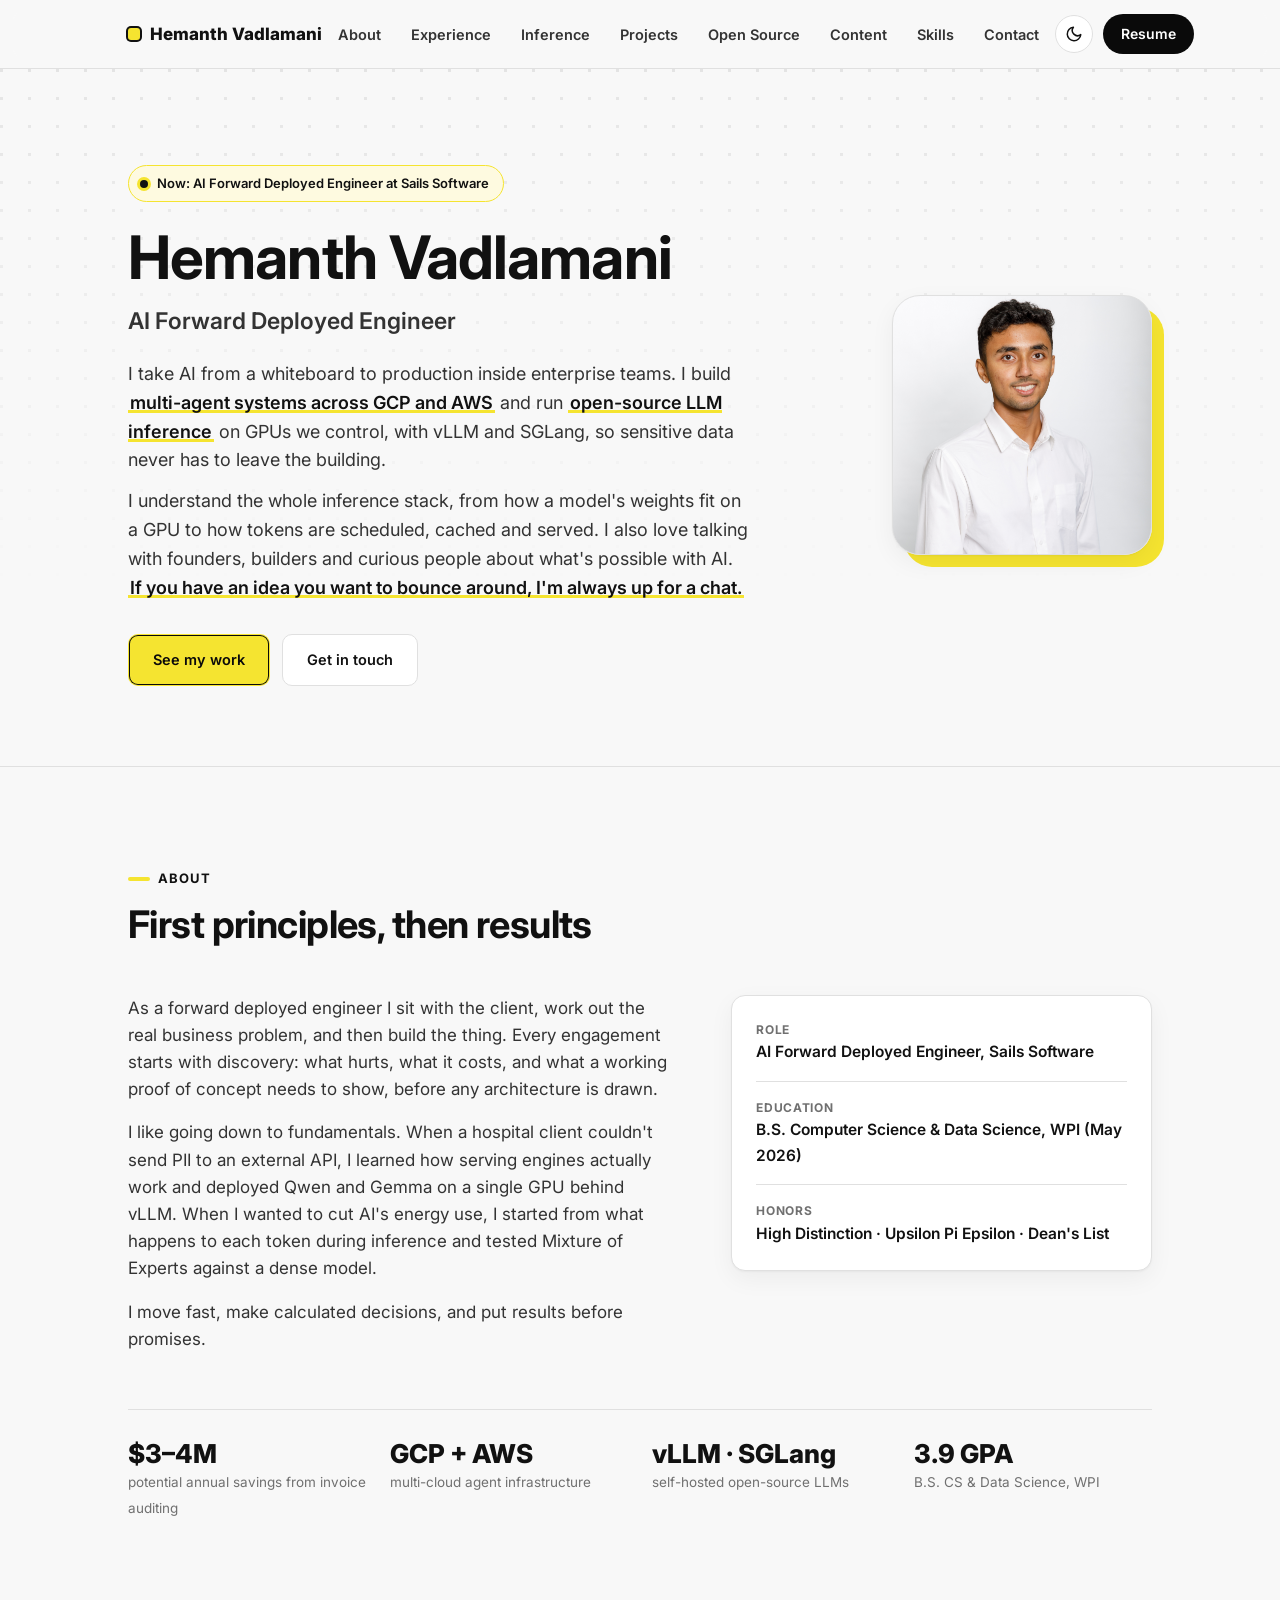
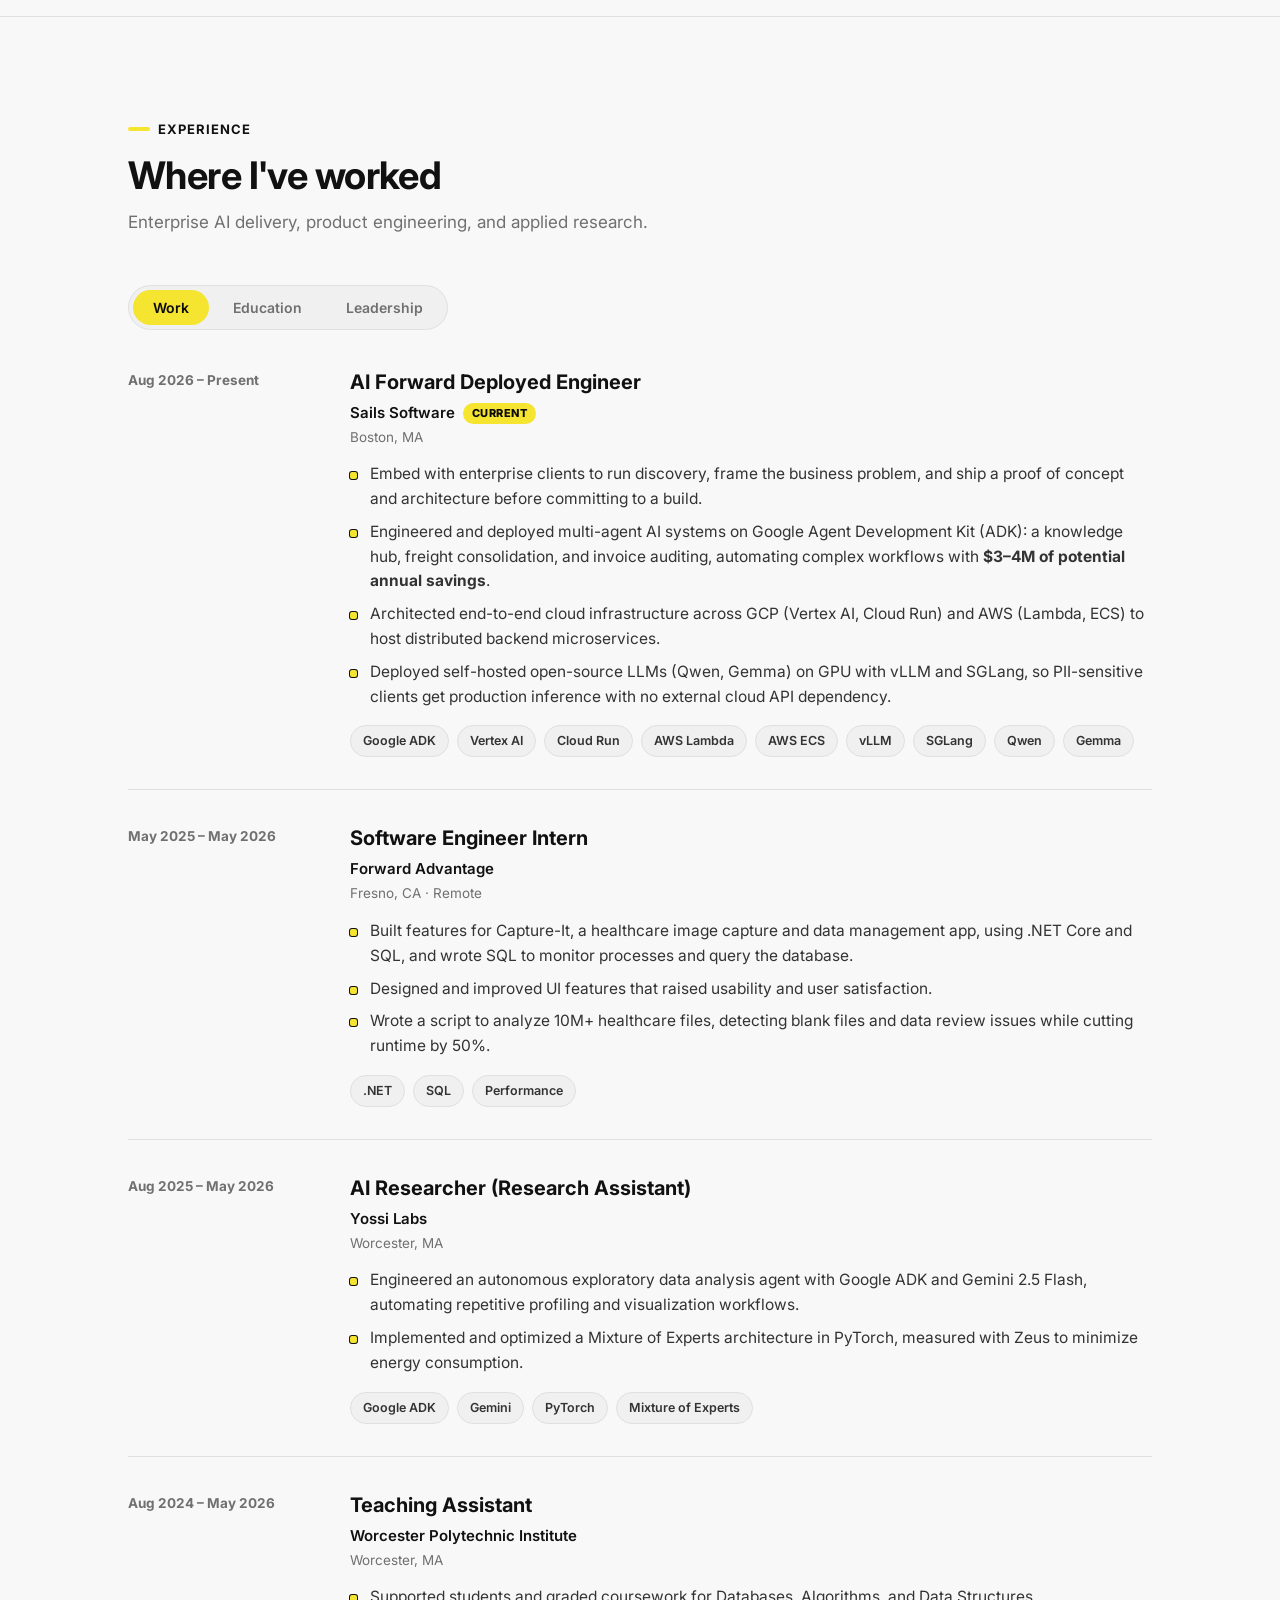
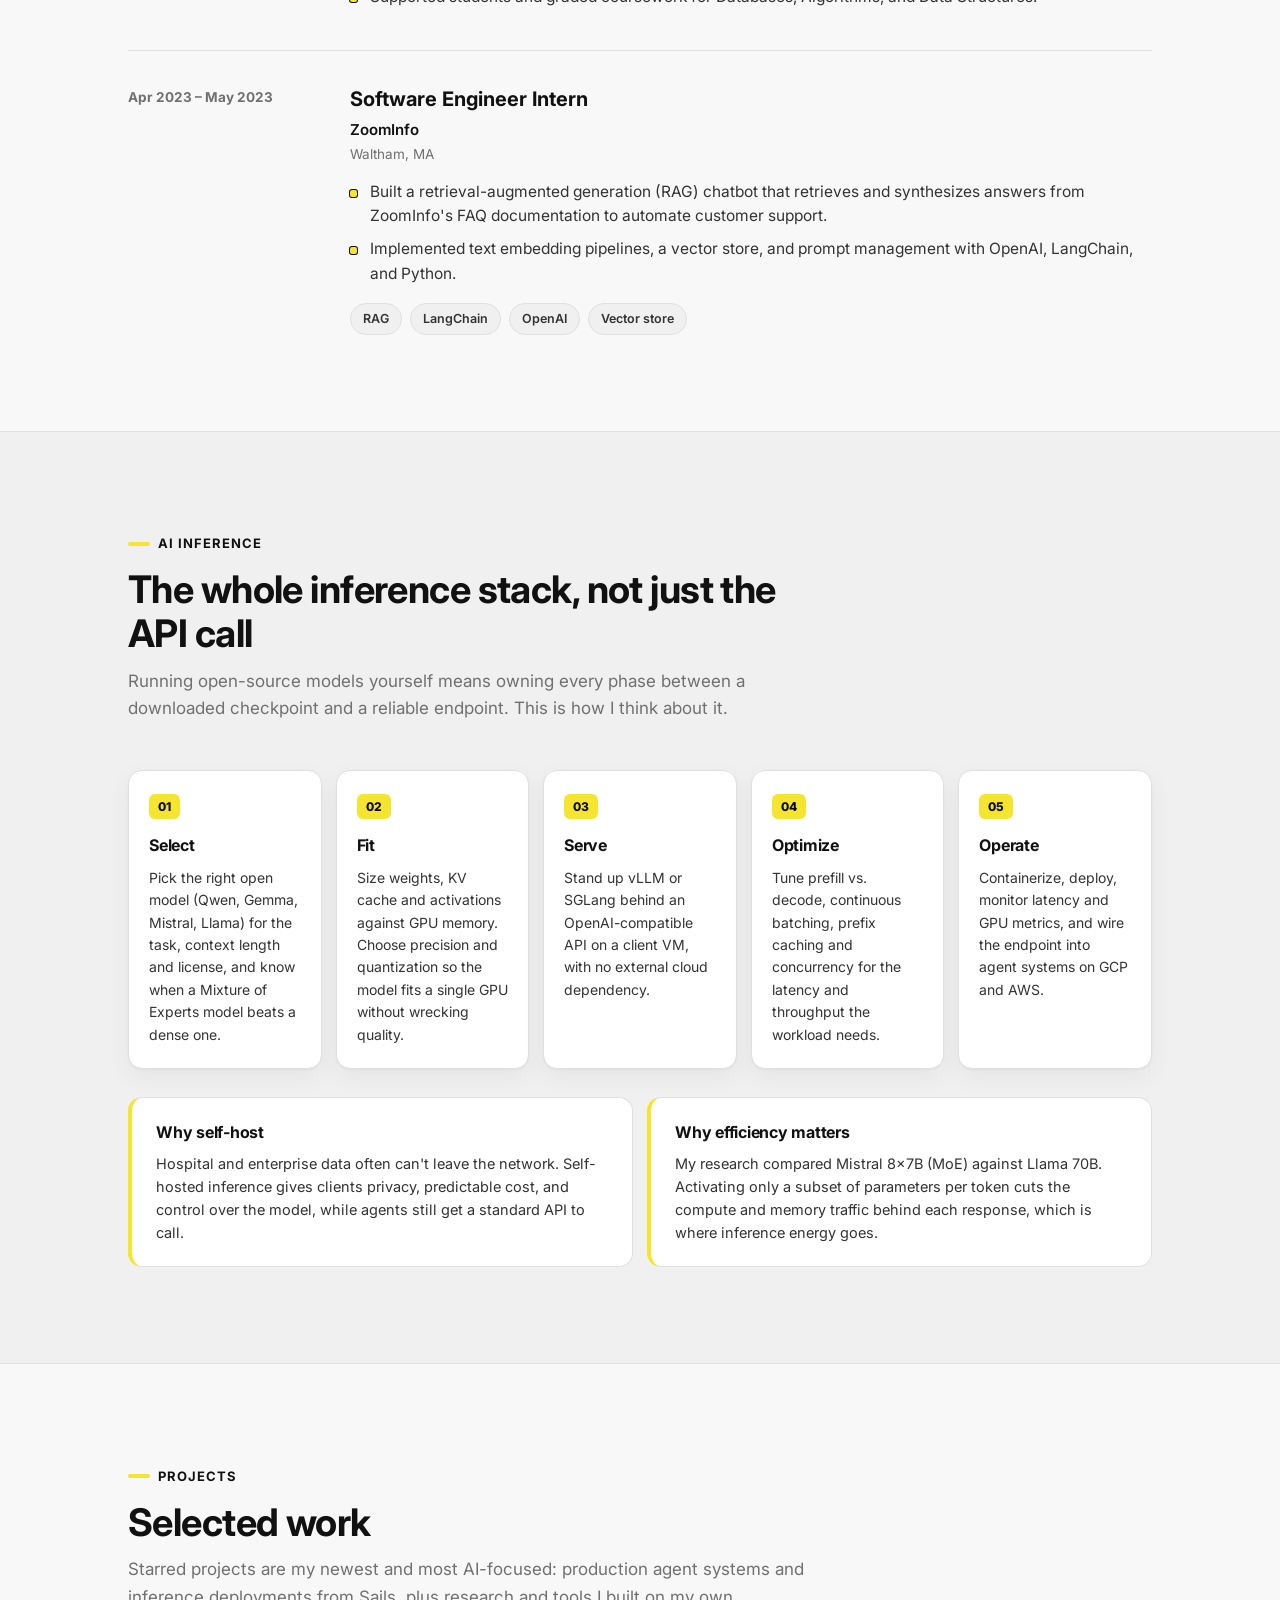
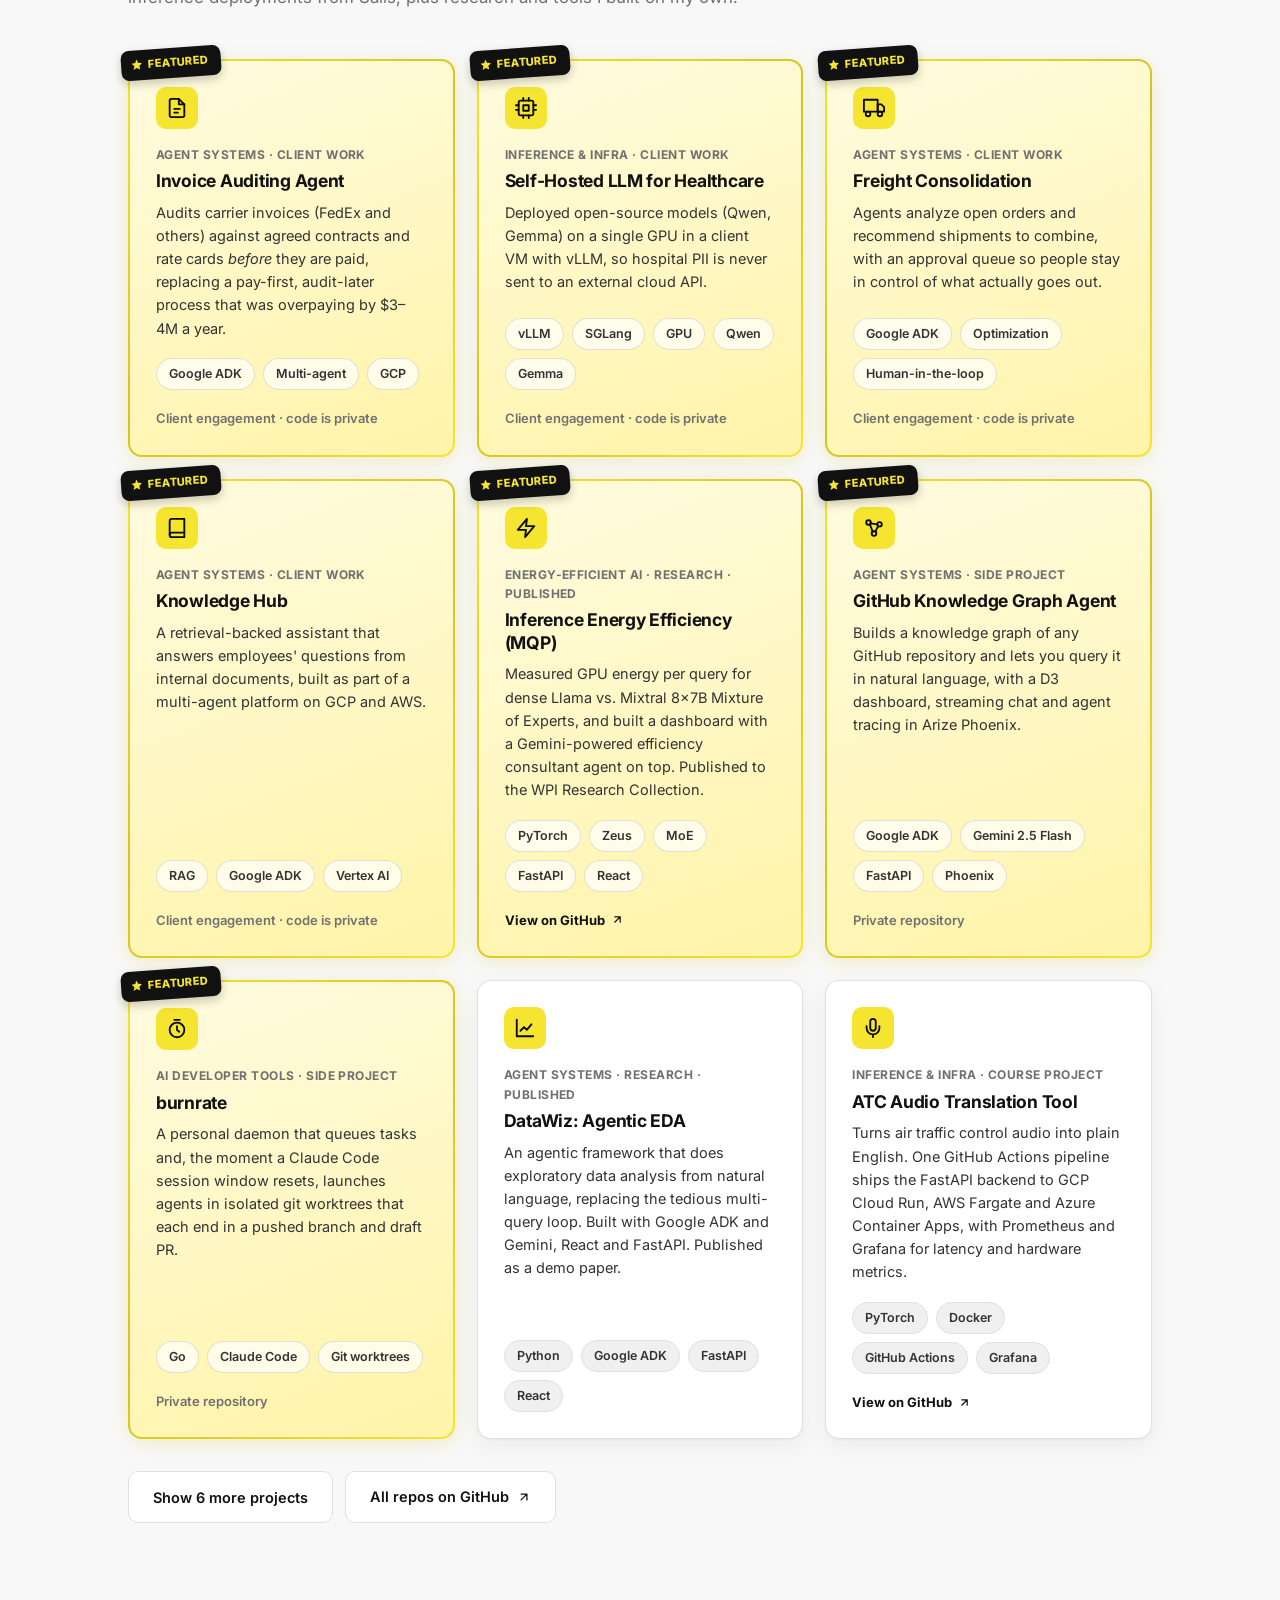
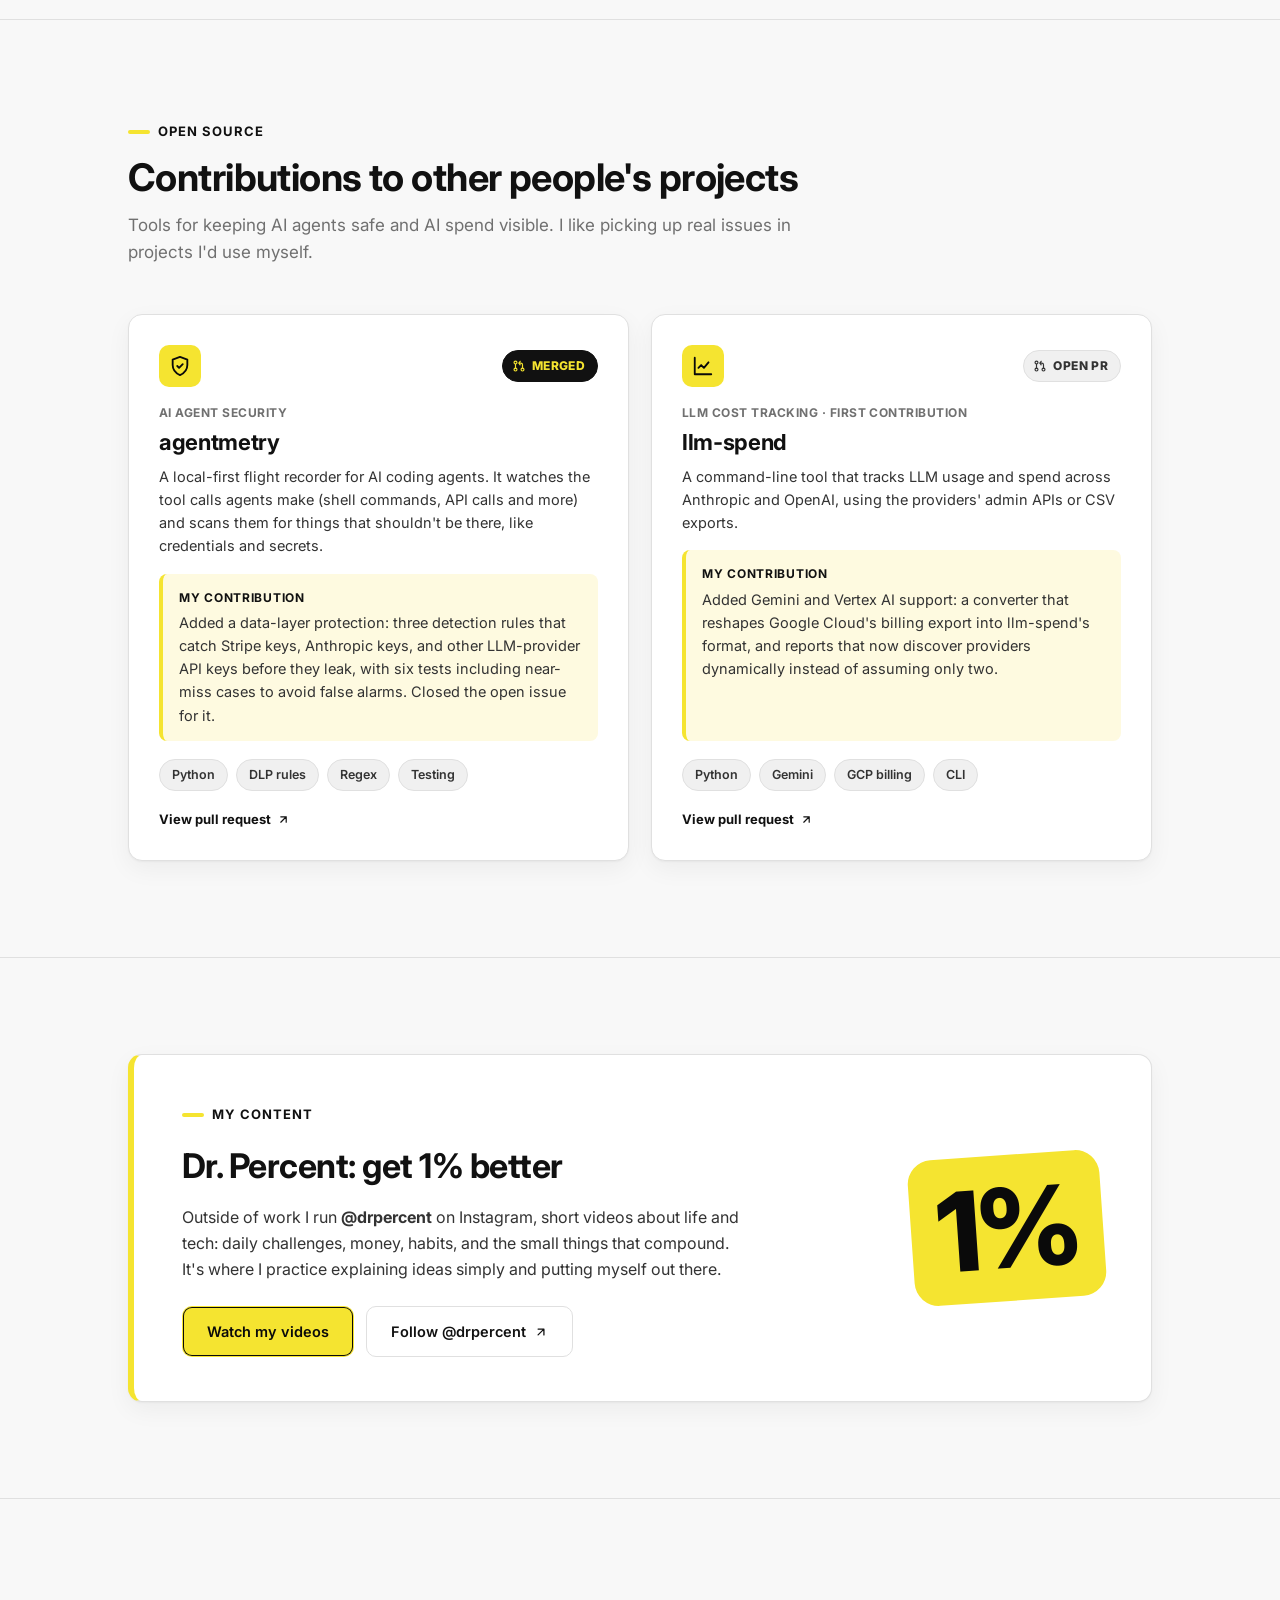
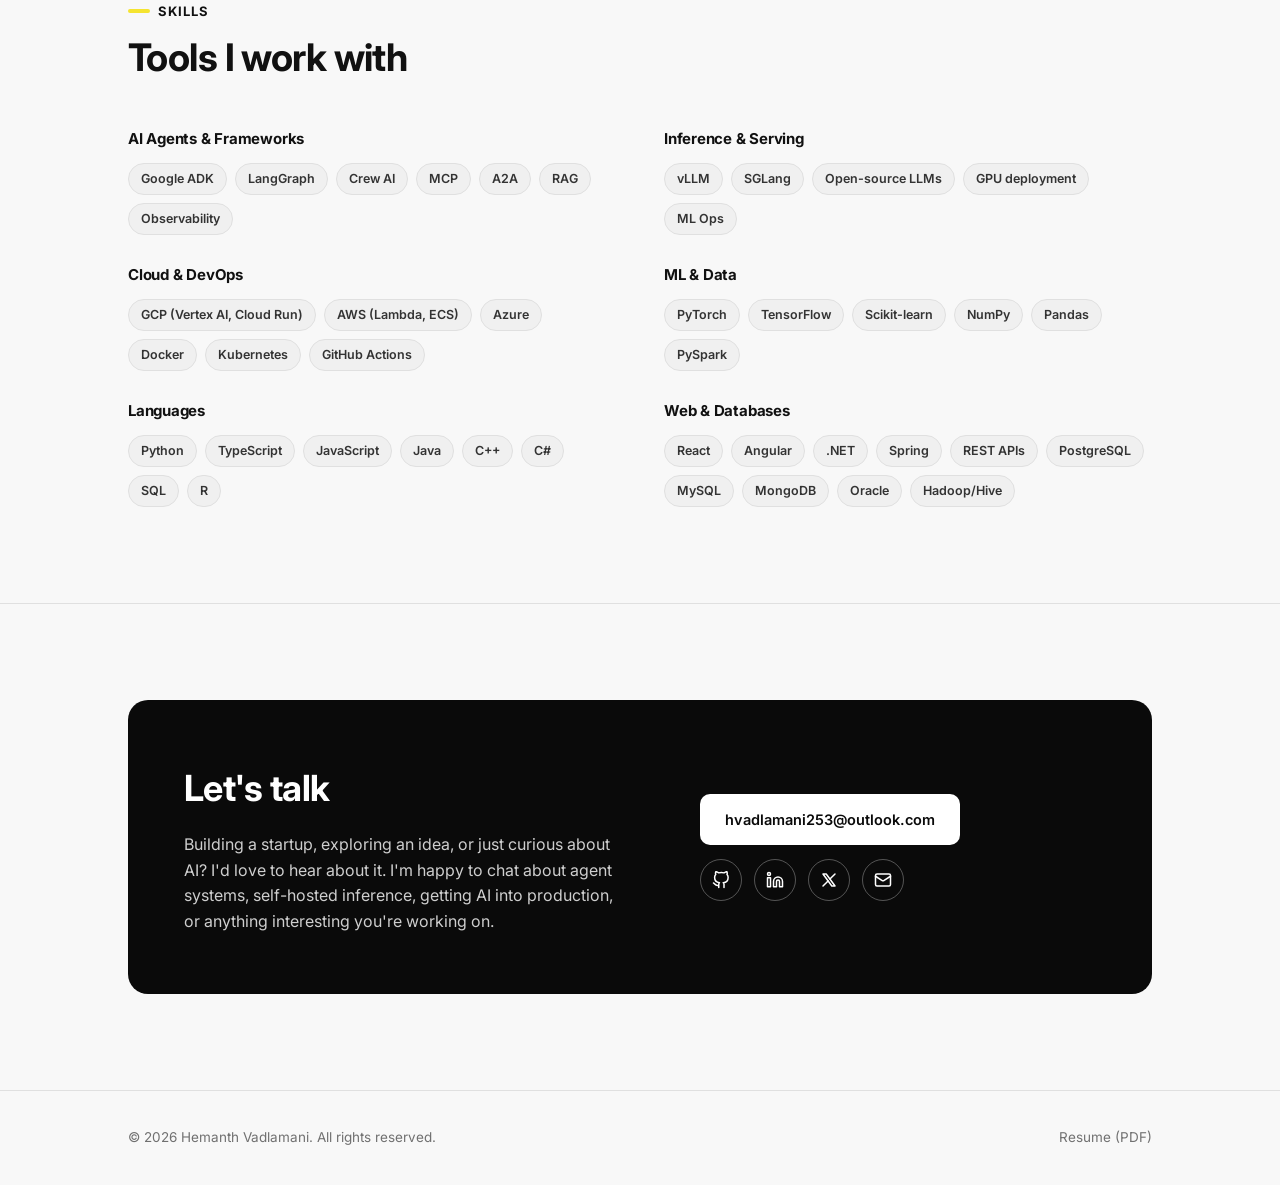
==== commit 382e5cc2: "Add open source contributions section; collapse nav into menu on narrower screens Co-Authored-By: Cl" ====
--- a/index.html
+++ b/index.html
@@ -34,6 +34,7 @@
                 <a href="#experience" class="link">Experience</a>
                 <a href="#inference" class="link">Inference</a>
                 <a href="#projects" class="link">Projects</a>
+                <a href="#opensource" class="link">Open Source</a>
                 <a href="#content" class="link">Content</a>
                 <a href="#skills" class="link">Skills</a>
                 <a href="#contact" class="link">Contact</a>
@@ -550,6 +551,63 @@
                         data-count="6">Show 6 more projects</button>
                     <a class="btn btn-ghost" href="https://github.com/hvadlamani1" target="_blank" rel="noopener">All
                         repos on GitHub <svg viewBox="0 0 24 24" fill="none" stroke="currentColor" stroke-width="2.2" stroke-linecap="round" stroke-linejoin="round"><path d="M7 17 17 7M7 7h10v10"/></svg></a>
+                </div>
+            </div>
+        </section>
+
+        <!-- ====== OPEN SOURCE ====== -->
+        <section id="opensource">
+            <div class="wrap">
+                <div class="section-head reveal">
+                    <div class="eyebrow">Open Source</div>
+                    <h2>Contributions to other people's projects</h2>
+                    <p>Tools for keeping AI agents safe and AI spend visible. I like picking up real issues in
+                        projects I'd use myself.</p>
+                </div>
+
+                <div class="os-grid reveal">
+                    <article class="proj-card os-card">
+                        <div class="os-top">
+                            <div class="proj-icon"><svg viewBox="0 0 24 24" fill="none" stroke="currentColor" stroke-width="2" stroke-linecap="round" stroke-linejoin="round"><path d="M12 2l8 3v6c0 5-3.5 9-8 11-4.5-2-8-6-8-11V5z"/><path d="M9 12l2 2 4-4"/></svg></div>
+                            <span class="pr-status merged"><svg viewBox="0 0 24 24" fill="none" stroke="currentColor" stroke-width="2" stroke-linecap="round" stroke-linejoin="round"><circle cx="6" cy="6" r="2.5"/><circle cx="6" cy="18" r="2.5"/><circle cx="18" cy="18" r="2.5"/><path d="M6 8.5v7M18 15.5V10a3 3 0 0 0-3-3h-3"/><path d="M14 4l-2 3 2 3"/></svg>Merged</span>
+                        </div>
+                        <div class="proj-tag">AI Agent Security</div>
+                        <h3>agentmetry</h3>
+                        <p class="os-about">A local-first flight recorder for AI coding agents. It watches the tool calls
+                            agents make (shell commands, API calls and more) and scans them for things that shouldn't be
+                            there, like credentials and secrets.</p>
+                        <div class="os-mine">
+                            <b>My contribution</b>
+                            <p>Added a data-layer protection: three detection rules that catch Stripe keys, Anthropic
+                                keys, and other LLM-provider API keys before they leak, with six tests including
+                                near-miss cases to avoid false alarms. Closed the open issue for it.</p>
+                        </div>
+                        <div class="chip-row"><span class="chip">Python</span><span class="chip">DLP rules</span><span
+                                class="chip">Regex</span><span class="chip">Testing</span></div>
+                        <a class="proj-link" href="https://github.com/blitzcrieg1/agentmetry/pull/126" target="_blank"
+                            rel="noopener">View pull request <svg viewBox="0 0 24 24" fill="none" stroke="currentColor" stroke-width="2.2" stroke-linecap="round" stroke-linejoin="round"><path d="M7 17 17 7M7 7h10v10"/></svg></a>
+                    </article>
+
+                    <article class="proj-card os-card">
+                        <div class="os-top">
+                            <div class="proj-icon"><svg viewBox="0 0 24 24" fill="none" stroke="currentColor" stroke-width="2" stroke-linecap="round" stroke-linejoin="round"><path d="M3 3v18h18"/><path d="M7 14l3-3 3 3 5-6"/></svg></div>
+                            <span class="pr-status open"><svg viewBox="0 0 24 24" fill="none" stroke="currentColor" stroke-width="2" stroke-linecap="round" stroke-linejoin="round"><circle cx="6" cy="6" r="2.5"/><circle cx="6" cy="18" r="2.5"/><circle cx="18" cy="18" r="2.5"/><path d="M6 8.5v7M18 15.5V10a3 3 0 0 0-3-3h-3"/><path d="M14 4l-2 3 2 3"/></svg>Open PR</span>
+                        </div>
+                        <div class="proj-tag">LLM Cost Tracking · First contribution</div>
+                        <h3>llm-spend</h3>
+                        <p class="os-about">A command-line tool that tracks LLM usage and spend across Anthropic and
+                            OpenAI, using the providers' admin APIs or CSV exports.</p>
+                        <div class="os-mine">
+                            <b>My contribution</b>
+                            <p>Added Gemini and Vertex AI support: a converter that reshapes Google Cloud's billing
+                                export into llm-spend's format, and reports that now discover providers dynamically
+                                instead of assuming only two.</p>
+                        </div>
+                        <div class="chip-row"><span class="chip">Python</span><span class="chip">Gemini</span><span
+                                class="chip">GCP billing</span><span class="chip">CLI</span></div>
+                        <a class="proj-link" href="https://github.com/kliukovkin/llm-spend/pull/7" target="_blank"
+                            rel="noopener">View pull request <svg viewBox="0 0 24 24" fill="none" stroke="currentColor" stroke-width="2.2" stroke-linecap="round" stroke-linejoin="round"><path d="M7 17 17 7M7 7h10v10"/></svg></a>
+                    </article>
                 </div>
             </div>
         </section>
--- a/styles.css
+++ b/styles.css
@@ -126,7 +126,7 @@
     gap: 16px;
 }
 
-.brand { font-weight: 800; font-size: 17px; display: flex; align-items: center; gap: 10px; }
+.brand { font-weight: 800; font-size: 17px; display: flex; align-items: center; gap: 10px; white-space: nowrap; }
 
 .brand-dot {
     width: 12px;
@@ -144,6 +144,7 @@
     color: var(--ink-soft);
     position: relative;
     padding: 4px 0;
+    white-space: nowrap;
     transition: color 0.2s ease;
 }
 
@@ -570,6 +571,43 @@
 .proj-card:hover .proj-link svg { transform: translate(2px, -2px); }
 .proj-note { margin-top: 18px; font-size: 13px; font-weight: 600; color: var(--muted); }
 
+/* ---------- OPEN SOURCE ---------- */
+.os-grid { display: grid; grid-template-columns: repeat(2, 1fr); gap: 22px; }
+.os-card { padding: 30px; }
+.os-top { display: flex; align-items: center; justify-content: space-between; margin-bottom: 16px; }
+.os-card h3 { font-size: 22px; }
+.os-about { flex-grow: 0 !important; margin-bottom: 16px; }
+
+.os-mine {
+    background: var(--accent-tint);
+    border-left: 4px solid var(--accent);
+    border-radius: 8px;
+    padding: 14px 16px;
+    flex-grow: 1;
+}
+
+.os-mine b { display: block; font-size: 12px; letter-spacing: 0.06em; text-transform: uppercase; margin-bottom: 4px; }
+.os-mine p { font-size: 14.5px; color: var(--ink-soft); }
+
+.pr-status {
+    display: inline-flex;
+    align-items: center;
+    gap: 6px;
+    padding: 5px 12px 5px 9px;
+    border-radius: 999px;
+    font-size: 12px;
+    font-weight: 800;
+    letter-spacing: 0.03em;
+    text-transform: uppercase;
+    border: 1px solid var(--line);
+    background: var(--bg-alt);
+    color: var(--ink-soft);
+}
+
+.pr-status svg { width: 14px; height: 14px; }
+.pr-status.merged { background: var(--ink); color: var(--accent); border-color: var(--ink); }
+:root[data-theme="dark"] .pr-status.merged { background: var(--accent); color: var(--on-accent); border-color: var(--accent); }
+
 /* ---------- CONTENT TEASER ---------- */
 .teaser {
     display: grid;
@@ -726,7 +764,6 @@
 @media (max-width: 960px) {
     .pipeline { grid-template-columns: repeat(2, 1fr); }
     .proj-grid, .reel-grid { grid-template-columns: repeat(2, 1fr); }
-    .links { gap: 22px; }
 }
 
 @media (max-width: 860px) {
@@ -735,15 +772,14 @@
     .stats { grid-template-columns: repeat(2, 1fr); }
     .teaser { grid-template-columns: 1fr; padding: 32px 26px; }
     .teaser-mark { display: none; }
-    .about-grid, .contact-box, .callout { grid-template-columns: 1fr; }
+    .about-grid, .contact-box, .callout, .os-grid { grid-template-columns: 1fr; }
     .skills-grid { grid-template-columns: 1fr; }
     .tl-item { grid-template-columns: 1fr; gap: 8px; }
     .contact-box { padding: 44px 30px; }
 }
 
-@media (max-width: 720px) {
-    section { padding: 64px 0; }
-    .hero { padding: 56px 0 48px; }
+/* Collapse the nav into a menu before it gets crowded */
+@media (max-width: 1020px) {
     .menu-btn { display: inline-flex; }
     .nav-cta { display: none; }
 
@@ -767,7 +803,12 @@
     .links.open { transform: translateY(0); opacity: 1; pointer-events: auto; }
     .links a.link { padding: 12px 0; border-bottom: 1px solid var(--line); }
     .links a.link::after { display: none; }
-    .proj-grid, .pipeline, .reel-grid { grid-template-columns: 1fr; }
+}
+
+@media (max-width: 720px) {
+    section { padding: 64px 0; }
+    .hero { padding: 56px 0 48px; }
+    .proj-grid, .pipeline, .reel-grid, .os-grid { grid-template-columns: 1fr; }
     .tabs { display: flex; width: 100%; overflow-x: auto; }
     .tab { flex: 1; white-space: nowrap; padding: 11px 14px; }
 }
@@ -798,7 +839,7 @@
     .tl-item { padding: 26px 0; }
     .tl-role { font-size: 18px; }
     .tl-bullets li { font-size: 15px; }
-    .step, .proj-card { padding: 22px; }
+    .step, .proj-card, .os-card { padding: 22px; }
     .callout > div { padding: 20px; }
     .more-wrap .btn { flex: 1 1 100%; justify-content: center; }
     .contact-box { padding: 36px 24px; border-radius: 16px; }
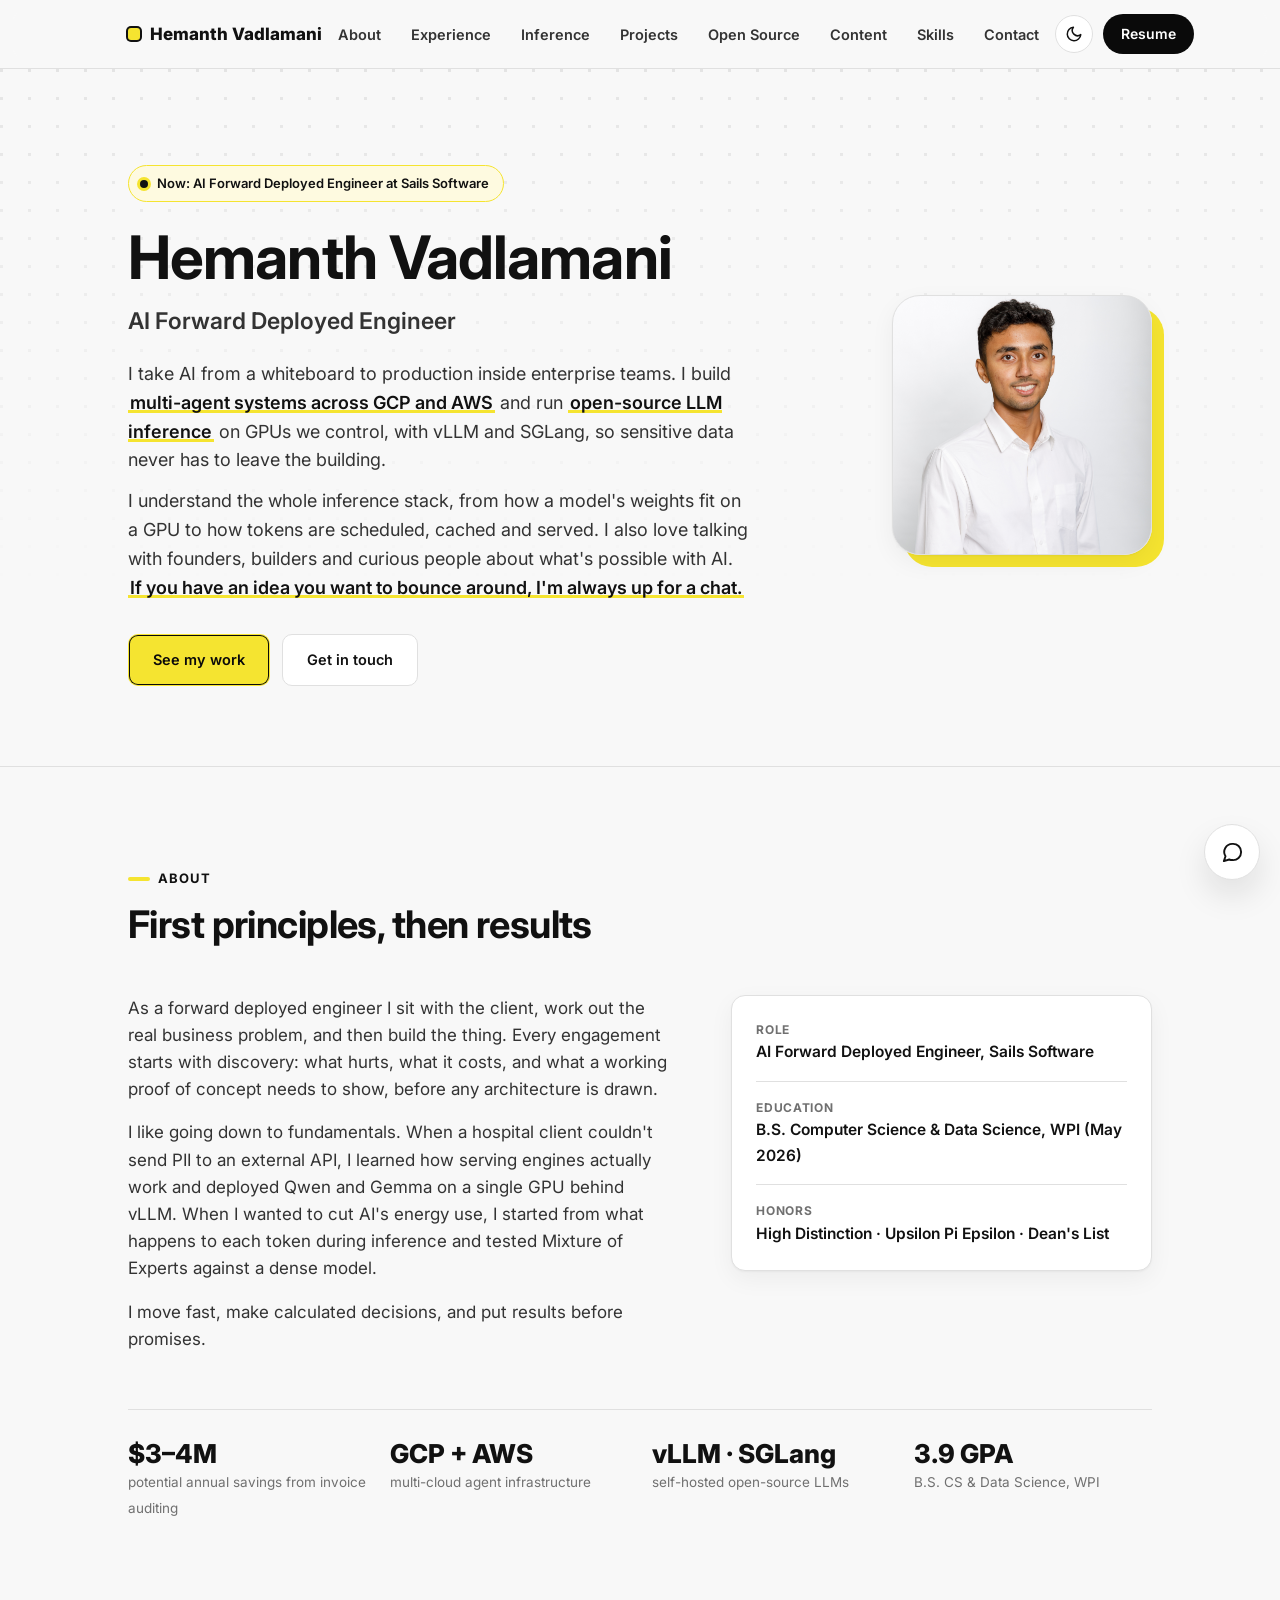
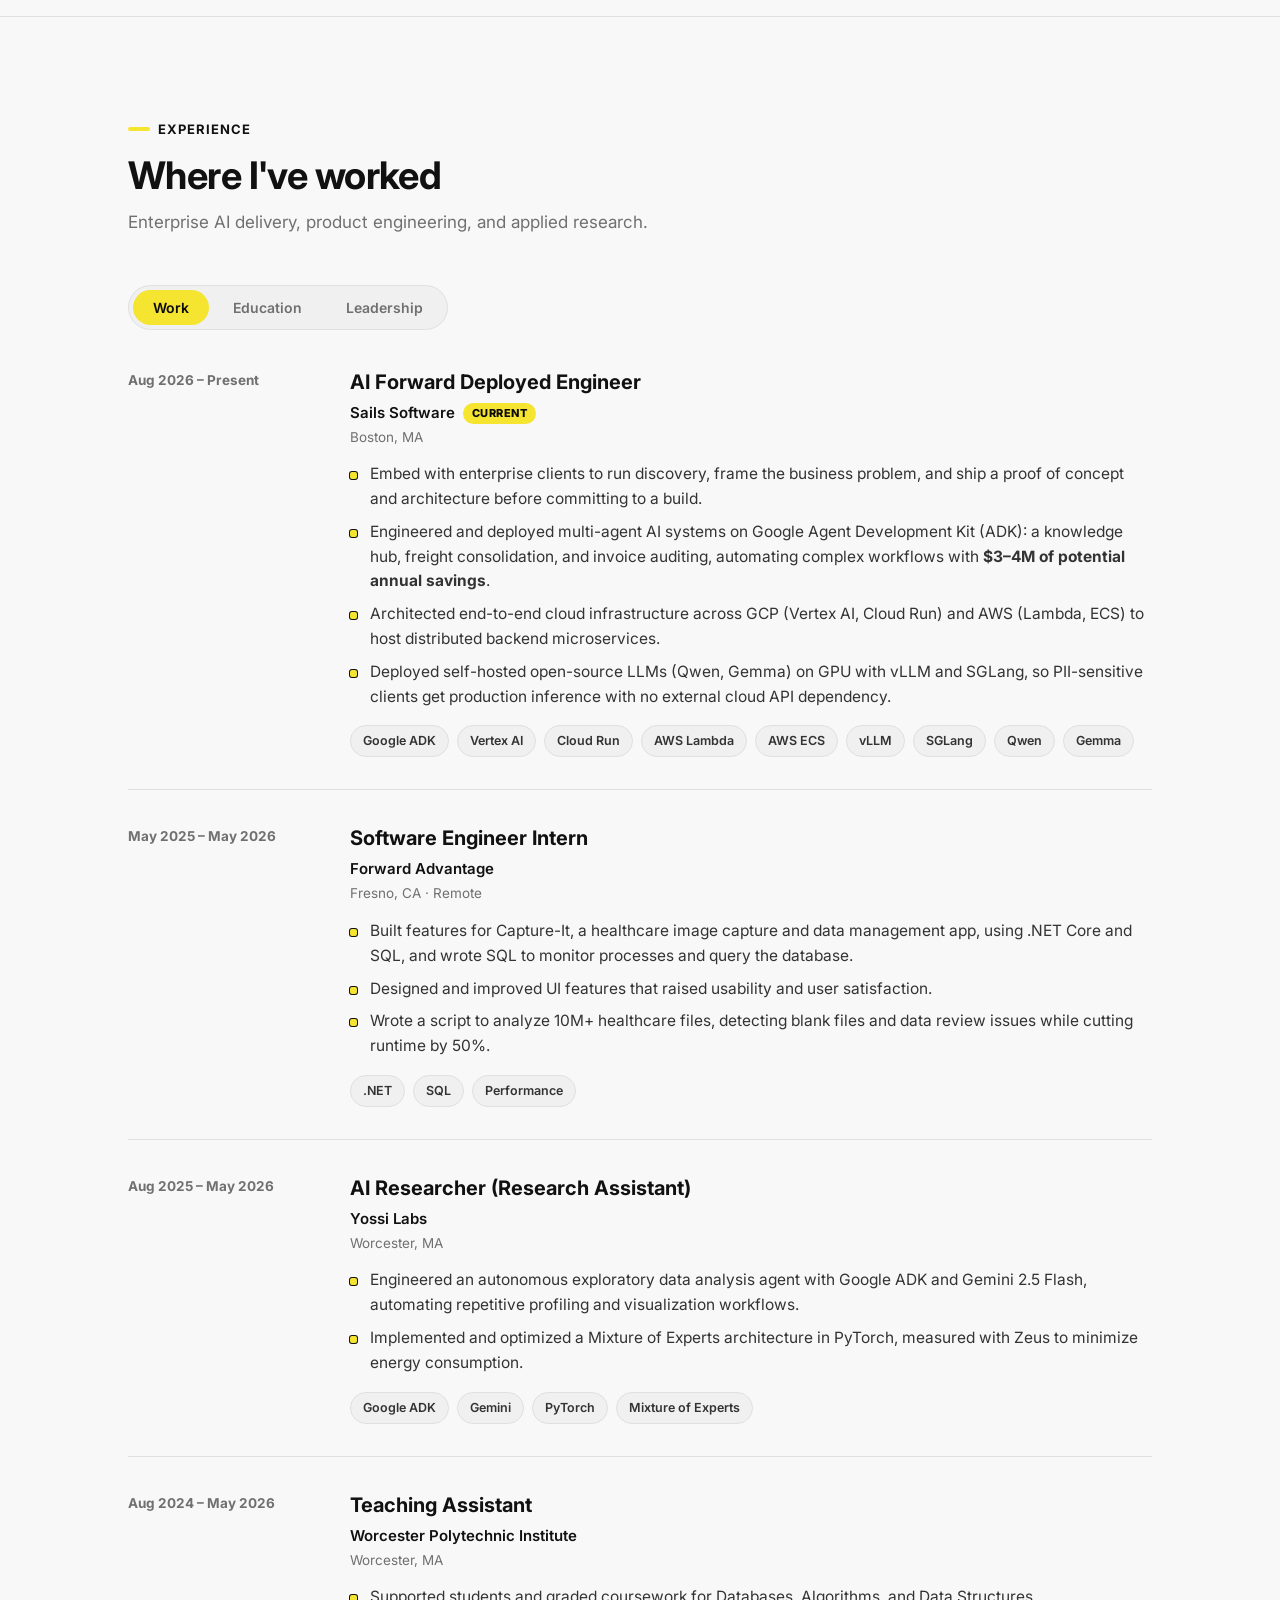
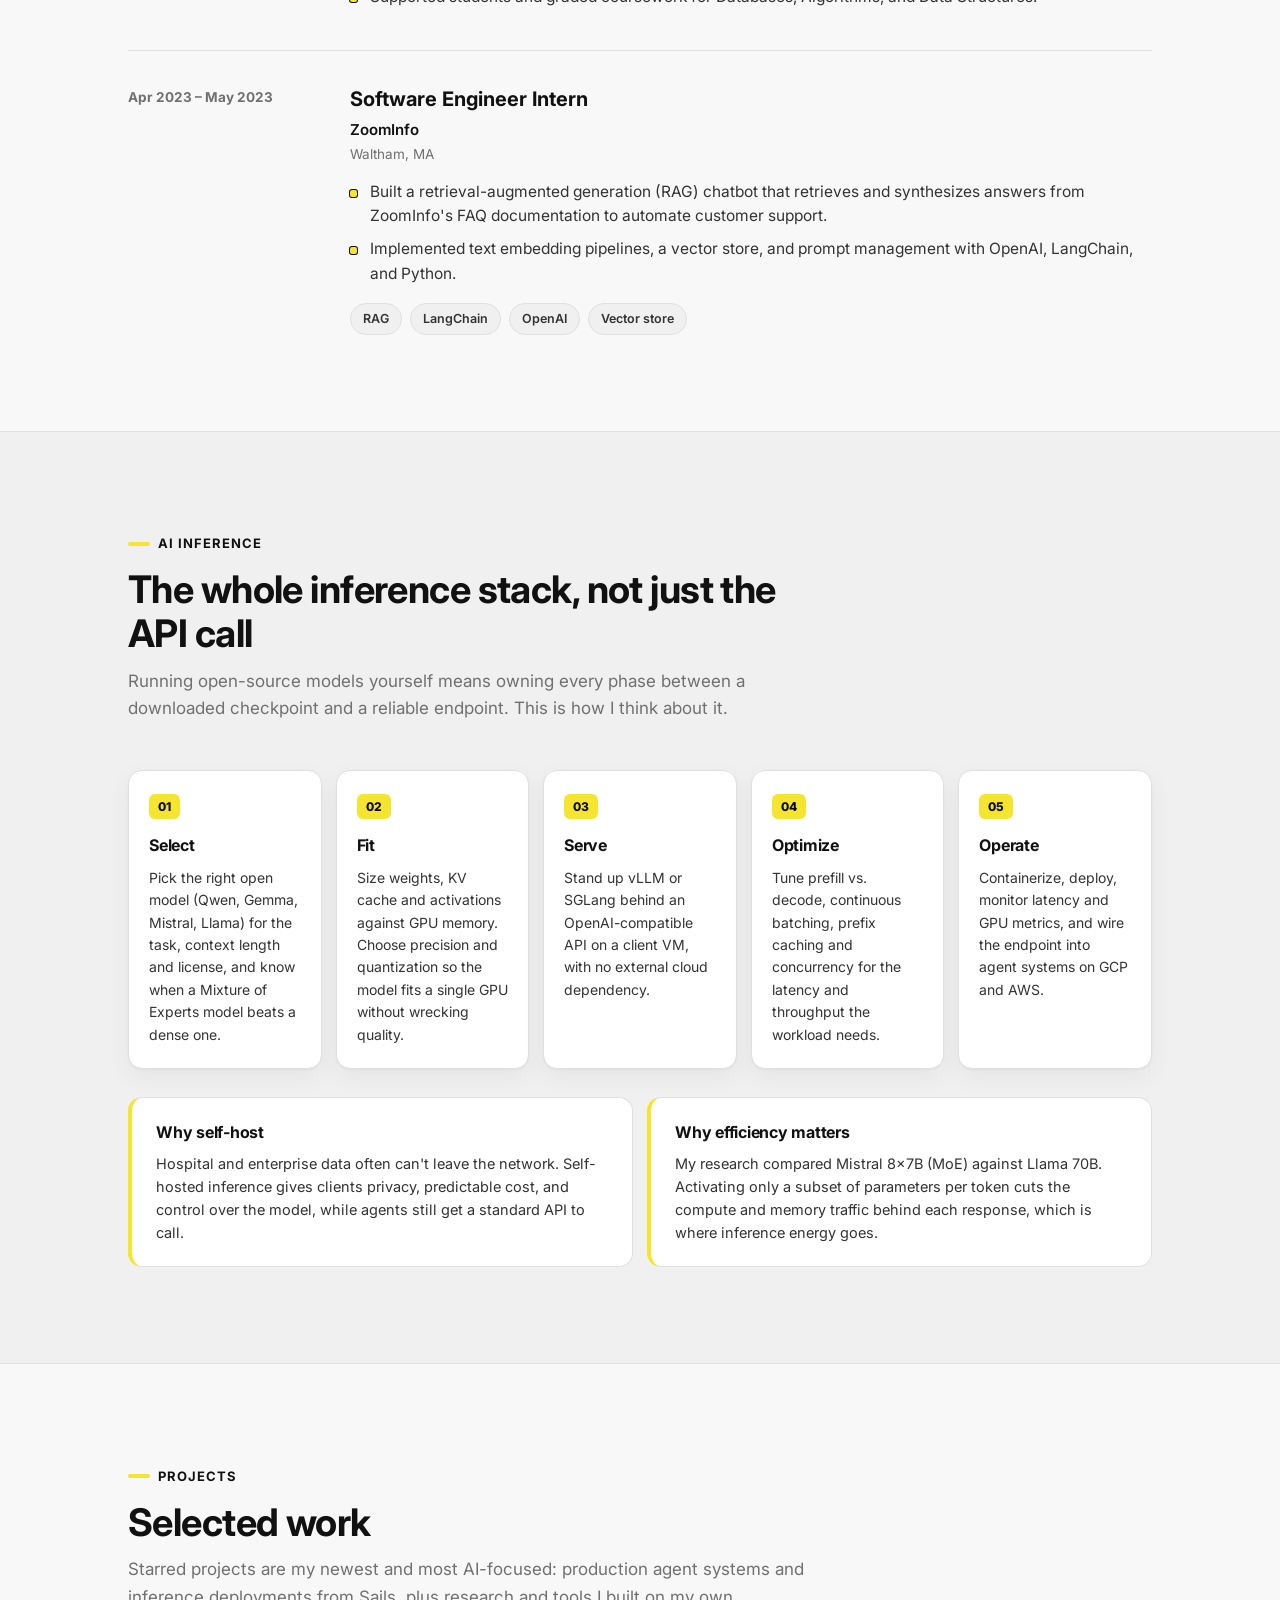
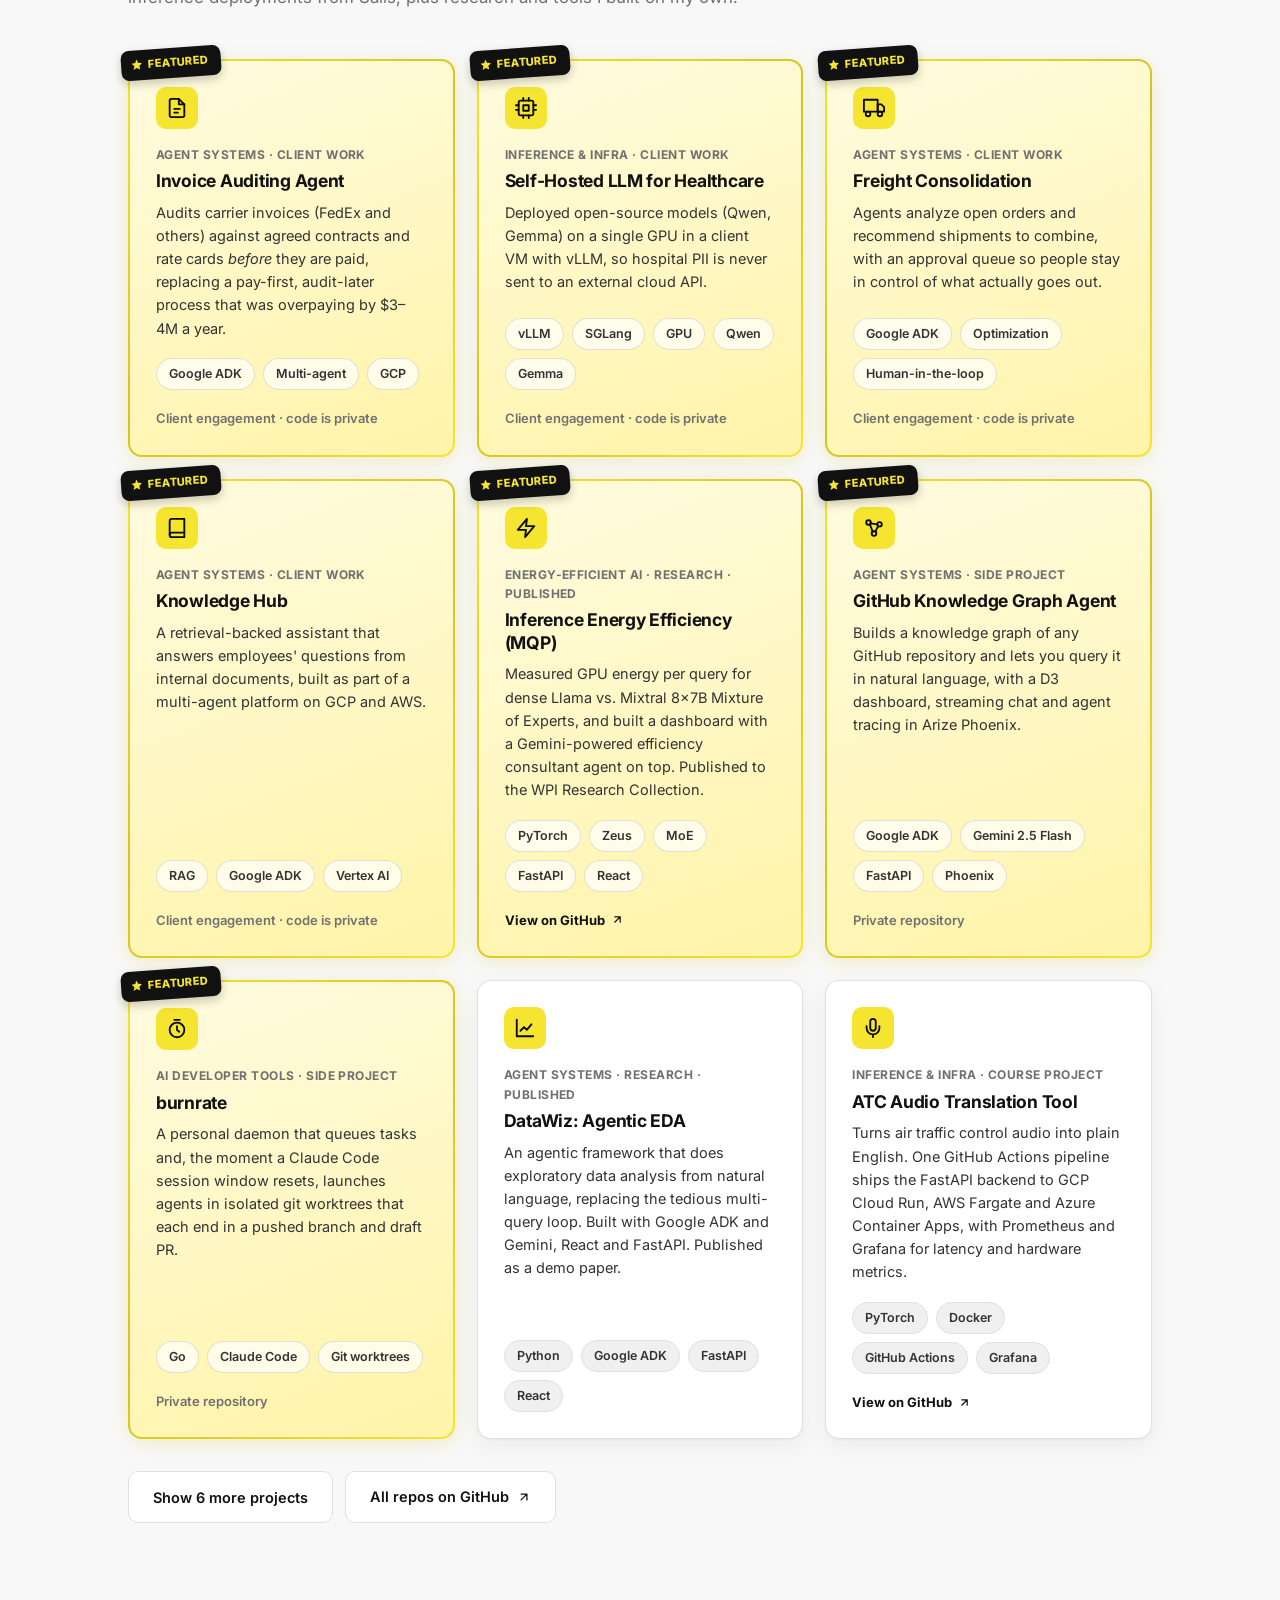
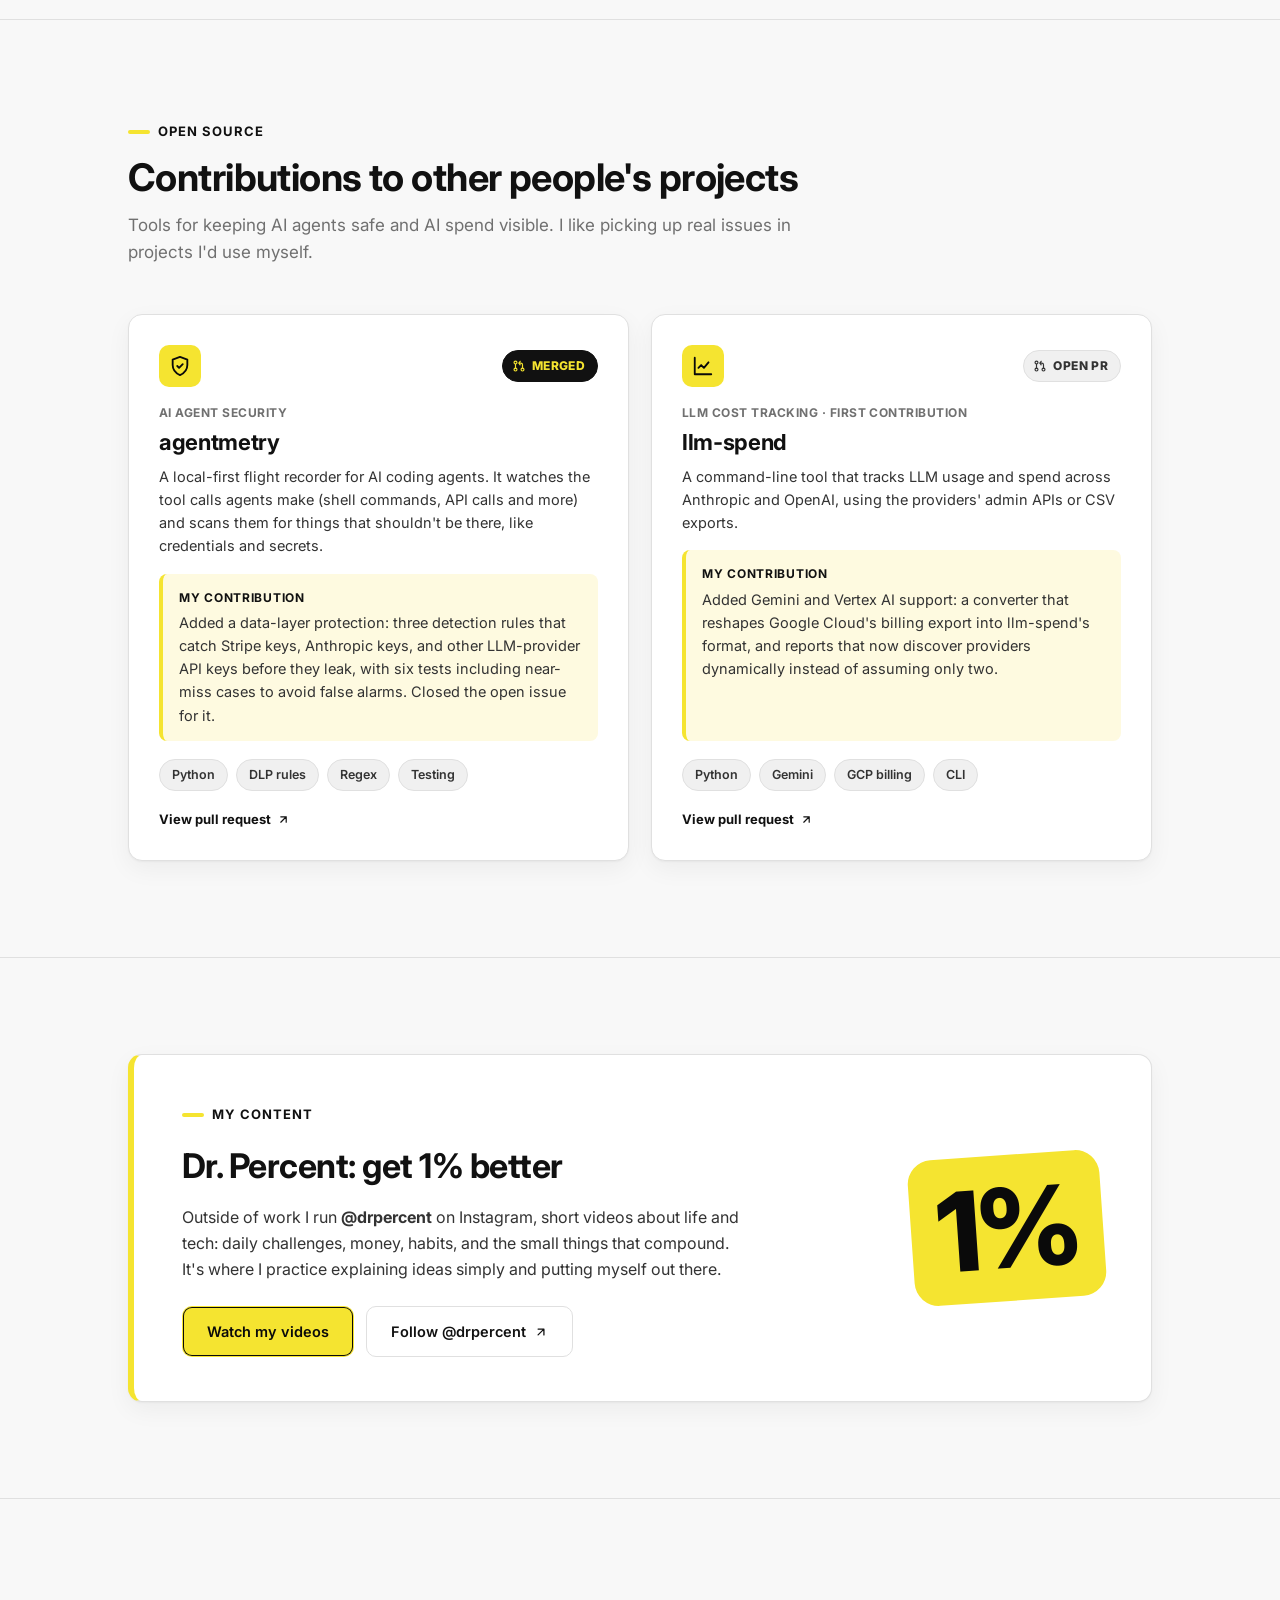
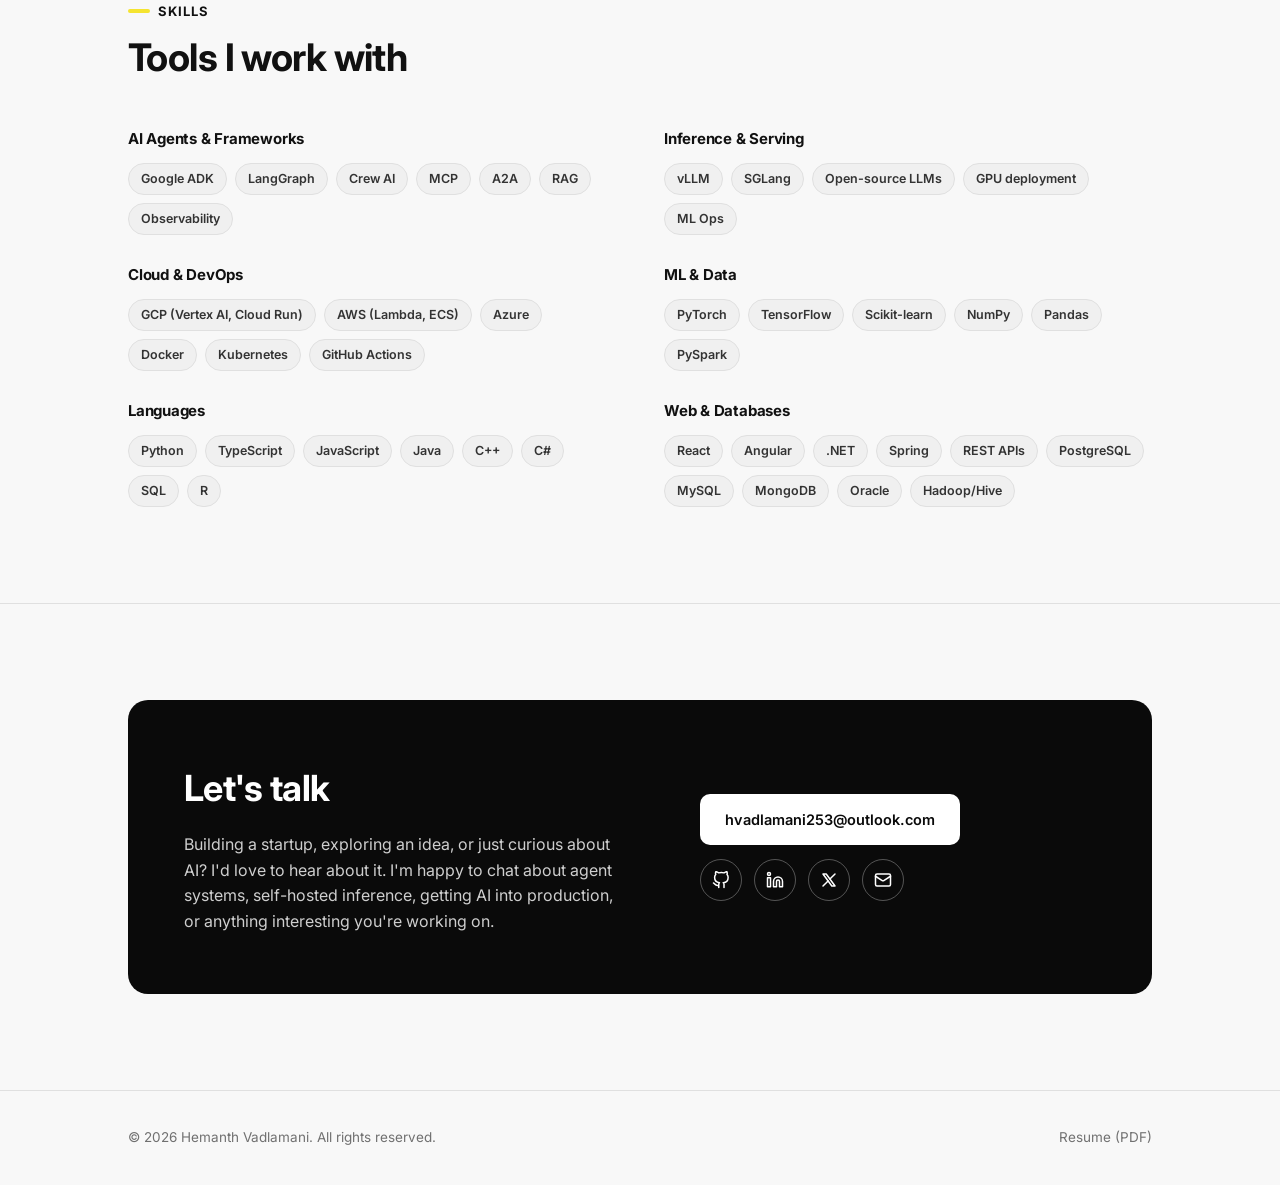
==== commit f89986d7: "updddd" ====
--- a/index.html
+++ b/index.html
@@ -737,6 +737,7 @@
     </footer>
 
     <script src="script.js"></script>
+    <script src="chat.js"></script>
 </body>
 
 </html>
--- a/styles.css
+++ b/styles.css
@@ -848,3 +848,355 @@
     .page-hero { padding: 44px 0 28px; }
     .footer-inner { flex-direction: column; }
 }
+
+/* ============================================
+   CHAT — "Ask about Hemanth"
+   Bottom sheet on mobile, docked panel on desktop.
+   ============================================ */
+
+.sr-only {
+    position: absolute;
+    width: 1px; height: 1px;
+    padding: 0; margin: -1px;
+    overflow: hidden;
+    clip: rect(0, 0, 0, 0);
+    white-space: nowrap;
+    border: 0;
+}
+
+/* ---------- Launcher ---------- */
+.chat-fab {
+    position: fixed;
+    right: 20px;
+    bottom: 20px;
+    width: 56px; height: 56px;
+    border-radius: 50%;
+    border: 1px solid var(--line);
+    background: var(--surface);
+    color: var(--ink);
+    display: inline-flex;
+    align-items: center;
+    justify-content: center;
+    cursor: pointer;
+    z-index: 60;
+    box-shadow: var(--shadow-hover);
+    transition: transform 0.22s cubic-bezier(.2,.8,.3,1), opacity 0.18s ease, background 0.2s ease;
+}
+
+.chat-fab svg { width: 23px; height: 23px; }
+.chat-fab:hover { transform: translateY(-2px); }
+.chat-fab:active { transform: translateY(0) scale(0.97); }
+.chat-fab:focus-visible { outline: 2px solid var(--accent-strong); outline-offset: 3px; }
+.chat-fab[aria-expanded="true"] { transform: scale(0.85); opacity: 0; pointer-events: none; }
+
+/* ---------- Panel ---------- */
+/* Defensive: the global `section { padding: 96px 0 }` rule would
+   otherwise apply here and crush the log to near-zero height.
+   The panel is a <div> now, but reset padding/border regardless. */
+.chat-panel {
+    position: fixed;
+    right: 20px;
+    bottom: 20px;
+    width: min(400px, calc(100vw - 40px));
+    height: min(600px, calc(100dvh - 40px));
+    display: flex;
+    flex-direction: column;
+    padding: 0;
+    border: 1px solid var(--line);
+    border-top: 1px solid var(--line);
+    border-radius: 20px;
+    background: var(--surface);
+    box-shadow: 0 24px 60px rgba(17, 17, 17, 0.18);
+    z-index: 61;
+    overflow: hidden;
+    transform-origin: bottom right;
+    animation: chat-in 0.24s cubic-bezier(.2,.8,.3,1);
+}
+
+/* display:flex would otherwise beat the UA's [hidden]{display:none},
+   leaving an invisible panel on top of the FAB swallowing clicks. */
+.chat-panel[hidden] { display: none; }
+
+:root[data-theme="dark"] .chat-panel {
+    box-shadow: 0 24px 60px rgba(0, 0, 0, 0.6);
+}
+
+@keyframes chat-in {
+    from { opacity: 0; transform: translateY(12px) scale(0.97); }
+    to   { opacity: 1; transform: none; }
+}
+
+.chat-head {
+    display: flex;
+    align-items: center;
+    gap: 12px;
+    padding: 14px 16px;
+    border-bottom: 1px solid var(--line);
+    background: var(--bg);
+    flex: none;
+}
+
+.chat-avatar {
+    width: 36px; height: 36px;
+    flex: none;
+    border-radius: 50%;
+    background: var(--accent);
+    color: var(--on-accent);
+    display: inline-flex;
+    align-items: center;
+    justify-content: center;
+    font-weight: 700;
+    font-size: 14px;
+    letter-spacing: -0.02em;
+}
+
+.chat-head-text { flex: 1; min-width: 0; }
+.chat-head-text strong { display: block; font-size: 14.5px; line-height: 1.25; }
+
+.chat-status {
+    display: inline-flex;
+    align-items: center;
+    gap: 6px;
+    font-size: 12px;
+    color: var(--muted);
+}
+
+.chat-status::before {
+    content: "";
+    width: 6px; height: 6px;
+    border-radius: 50%;
+    background: currentColor;
+    flex: none;
+}
+
+.chat-status.warn { color: var(--accent-strong); }
+
+.chat-close {
+    width: 32px; height: 32px;
+    flex: none;
+    border-radius: 50%;
+    border: 1px solid var(--line);
+    background: var(--surface);
+    color: var(--ink);
+    display: inline-flex;
+    align-items: center;
+    justify-content: center;
+    cursor: pointer;
+    transition: background 0.18s ease;
+}
+
+.chat-close:hover { background: var(--bg-alt); }
+.chat-close svg { width: 16px; height: 16px; }
+.chat-close:focus-visible { outline: 2px solid var(--accent-strong); outline-offset: 2px; }
+
+/* ---------- Suggestions ---------- */
+.chat-suggest {
+    display: flex;
+    flex-wrap: wrap;
+    gap: 8px;
+    padding: 14px 16px 4px;
+    flex: none;
+}
+
+/* Chips are a starting point only — once the conversation begins
+   they step aside so the transcript gets the full height. */
+.chat-suggest[hidden] { display: none; }
+
+.chat-suggest button {
+    padding: 7px 12px;
+    border-radius: 999px;
+    border: 1px solid var(--line);
+    background: var(--bg);
+    color: var(--ink-soft);
+    font: inherit;
+    font-size: 13px;
+    font-weight: 500;
+    cursor: pointer;
+    transition: border-color 0.18s ease, color 0.18s ease, background 0.18s ease;
+}
+
+.chat-suggest button:hover {
+    border-color: var(--accent-strong);
+    background: var(--accent-tint);
+    color: var(--ink);
+}
+
+.chat-suggest button:focus-visible { outline: 2px solid var(--accent-strong); outline-offset: 2px; }
+
+/* ---------- Log ---------- */
+.chat-log {
+    flex: 1;
+    overflow-y: auto;
+    overscroll-behavior: contain;
+    padding: 14px 16px 6px;
+    display: flex;
+    flex-direction: column;
+    gap: 12px;
+    scrollbar-width: thin;
+}
+
+.chat-msg {
+    max-width: 82%;
+    padding: 10px 14px;
+    border-radius: 16px;
+    font-size: 14.5px;
+    line-height: 1.55;
+    white-space: pre-wrap;
+    overflow-wrap: anywhere;
+}
+
+.chat-msg.user {
+    align-self: flex-end;
+    background: var(--accent);
+    color: var(--on-accent);
+    border-bottom-right-radius: 5px;
+    font-weight: 500;
+}
+
+.chat-msg.bot {
+    align-self: flex-start;
+    background: var(--bg-alt);
+    color: var(--ink-soft);
+    border-bottom-left-radius: 5px;
+}
+
+.chat-msg.pending { color: var(--muted); font-style: italic; }
+
+.chat-typing { display: inline-flex; gap: 4px; align-items: center; }
+
+.chat-typing i {
+    width: 6px; height: 6px;
+    border-radius: 50%;
+    background: currentColor;
+    opacity: 0.5;
+    animation: chat-bounce 1.1s infinite;
+}
+
+.chat-typing i:nth-child(2) { animation-delay: 0.15s; }
+.chat-typing i:nth-child(3) { animation-delay: 0.3s; }
+
+@keyframes chat-bounce {
+    0%, 60%, 100% { transform: translateY(0); opacity: 0.45; }
+    30%           { transform: translateY(-4px); opacity: 1; }
+}
+
+/* ---------- Composer ---------- */
+.chat-input {
+    display: flex;
+    align-items: flex-end;
+    gap: 8px;
+    padding: 12px 14px 14px;
+    border-top: 1px solid var(--line);
+    background: var(--bg);
+    flex: none;
+    padding-bottom: max(14px, env(safe-area-inset-bottom));
+}
+
+.chat-input textarea {
+    flex: 1;
+    min-width: 0;
+    resize: none;
+    max-height: 132px;
+    padding: 11px 14px;
+    border: 1px solid var(--line);
+    border-radius: 22px;
+    background: var(--surface);
+    color: var(--ink);
+    font: inherit;
+    font-size: 15px;
+    line-height: 1.45;
+    scrollbar-width: thin;
+}
+
+.chat-input textarea:focus {
+    outline: none;
+    border-color: var(--accent-strong);
+    box-shadow: 0 0 0 3px var(--accent-tint);
+}
+
+.chat-input textarea::placeholder { color: var(--muted); }
+
+.chat-input-actions { display: flex; align-items: center; gap: 6px; flex: none; }
+
+.chat-mic, .chat-send {
+    width: 40px; height: 40px;
+    flex: none;
+    border-radius: 50%;
+    border: 1px solid var(--line);
+    background: var(--surface);
+    color: var(--ink);
+    display: inline-flex;
+    align-items: center;
+    justify-content: center;
+    cursor: pointer;
+    transition: transform 0.18s ease, background 0.18s ease;
+}
+
+.chat-mic svg, .chat-send svg { width: 18px; height: 18px; }
+.chat-mic:hover:not(:disabled), .chat-send:hover:not(:disabled) { transform: scale(1.06); }
+.chat-mic:disabled { opacity: 0.35; cursor: not-allowed; }
+
+.chat-send {
+    background: var(--invert-bg);
+    color: var(--invert-ink);
+    border-color: transparent;
+}
+
+.chat-send:disabled {
+    opacity: 0.4;
+    cursor: not-allowed;
+    transform: none;
+}
+
+.chat-mic:focus-visible, .chat-send:focus-visible {
+    outline: 2px solid var(--accent-strong);
+    outline-offset: 2px;
+}
+
+/* ---------- Mobile: bottom sheet ---------- */
+@media (max-width: 640px) {
+    .chat-fab { right: 16px; bottom: 16px; }
+
+    .chat-panel {
+        right: 0;
+        bottom: 0;
+        left: 0;
+        top: auto;
+        width: 100%;
+        height: 88dvh;
+        border-radius: 22px 22px 0 0;
+        border-left: none;
+        border-right: none;
+        border-bottom: none;
+        transform-origin: bottom center;
+        animation: chat-sheet 0.26s cubic-bezier(.2,.8,.3,1);
+    }
+
+    @keyframes chat-sheet {
+        from { transform: translateY(100%); }
+        to   { transform: translateY(0); }
+    }
+
+    /* Drag handle affordance */
+    .chat-panel::before {
+        content: "";
+        display: block;
+        width: 38px; height: 4px;
+        margin: 8px auto 0;
+        border-radius: 2px;
+        background: var(--line);
+        flex: none;
+    }
+
+    .chat-head { padding-top: 10px; }
+    .chat-msg { max-width: 86%; }
+    .chat-suggest { overflow-x: auto; flex-wrap: nowrap; scrollbar-width: none; }
+    .chat-suggest::-webkit-scrollbar { display: none; }
+    .chat-suggest button { white-space: nowrap; flex: none; }
+}
+
+@media (prefers-reduced-motion: reduce) {
+    .chat-fab, .chat-mic, .chat-send, .chat-close { transition: none; }
+    .chat-panel, .chat-panel::before { animation: none; }
+    .chat-typing i { animation: none; }
+}
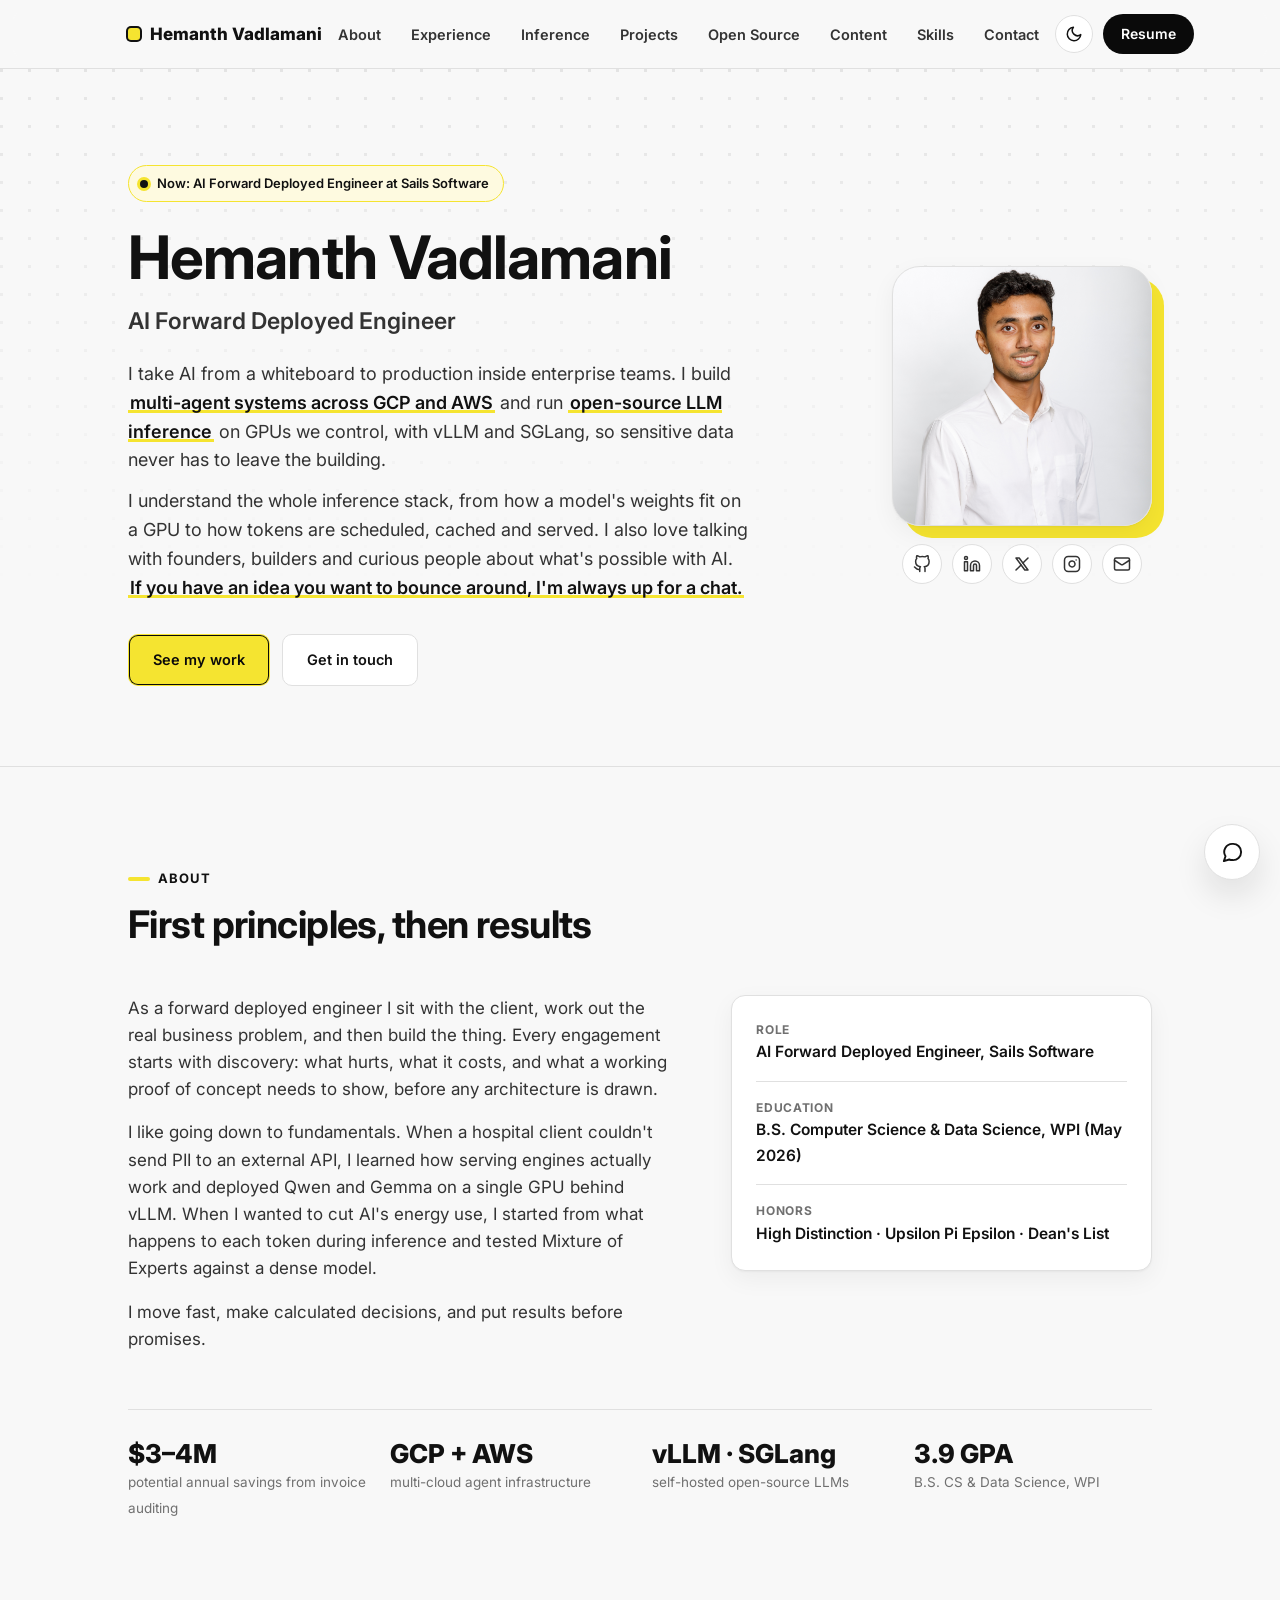
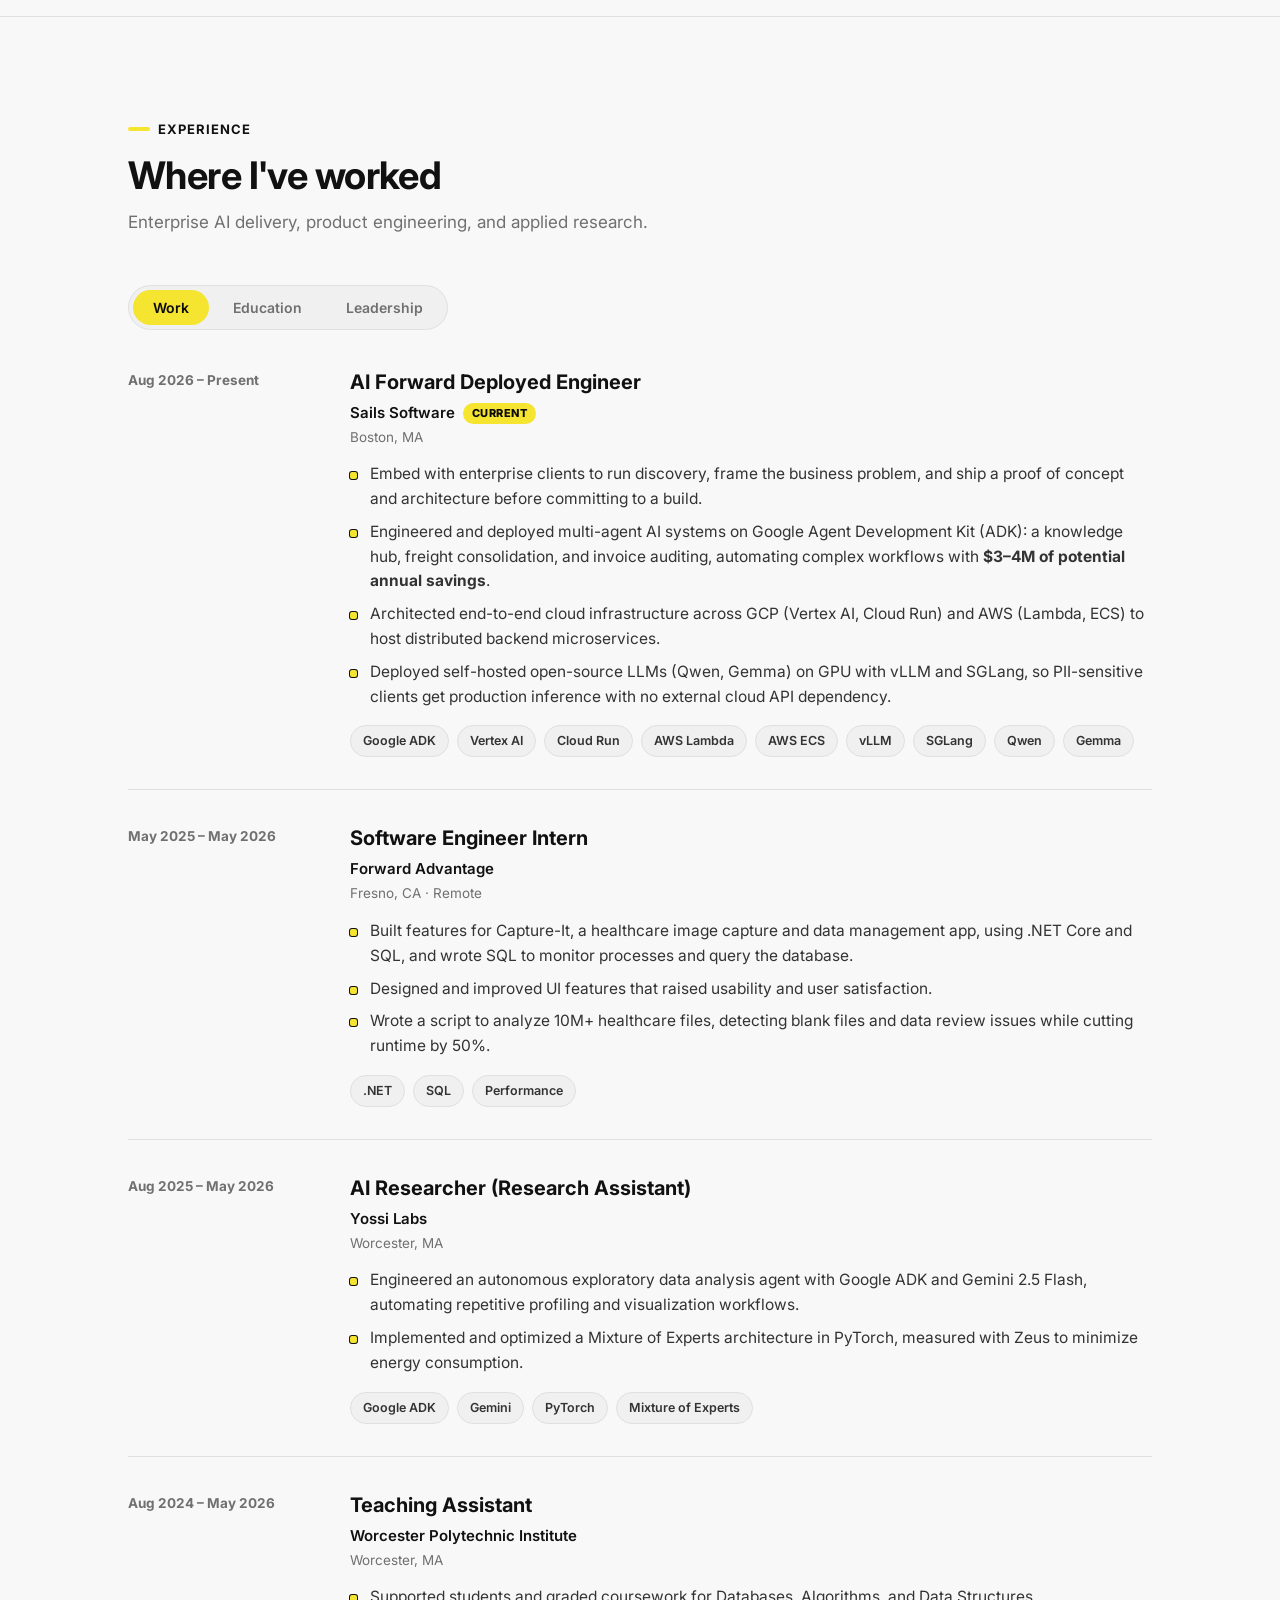
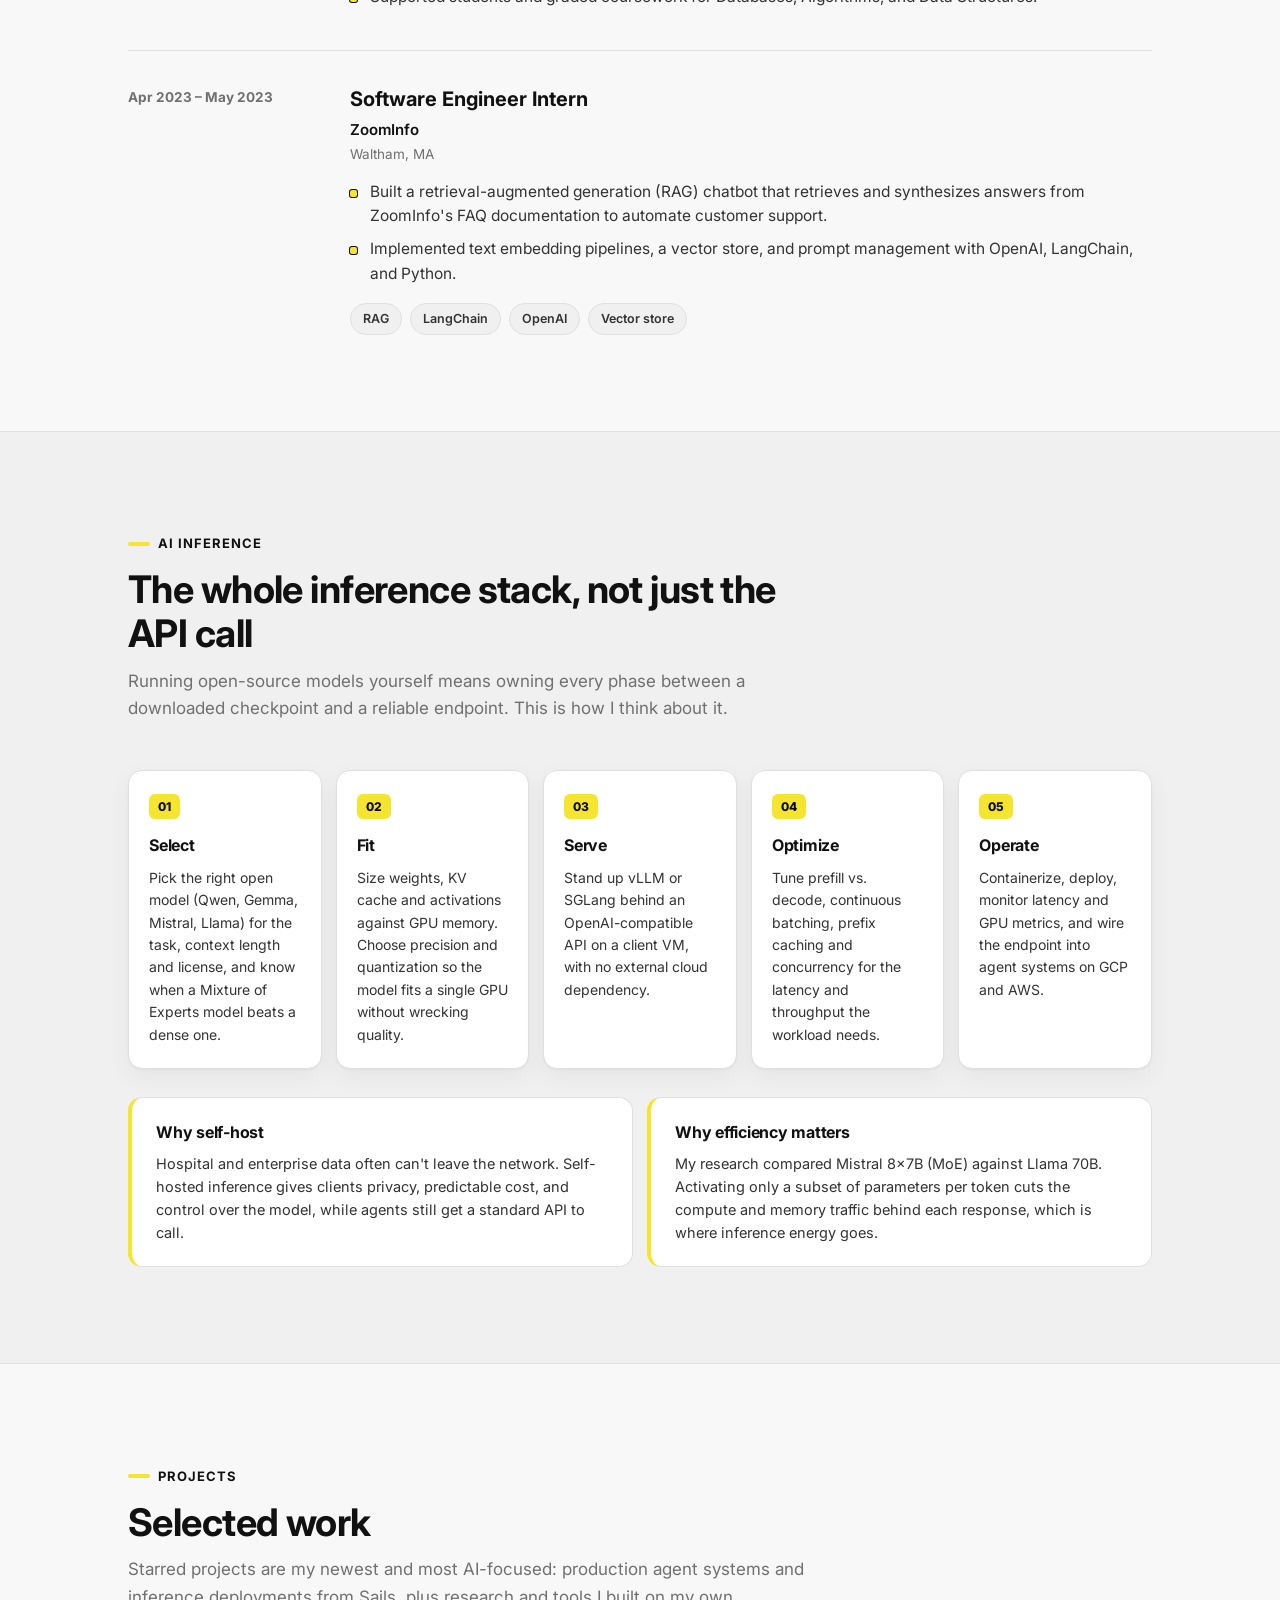
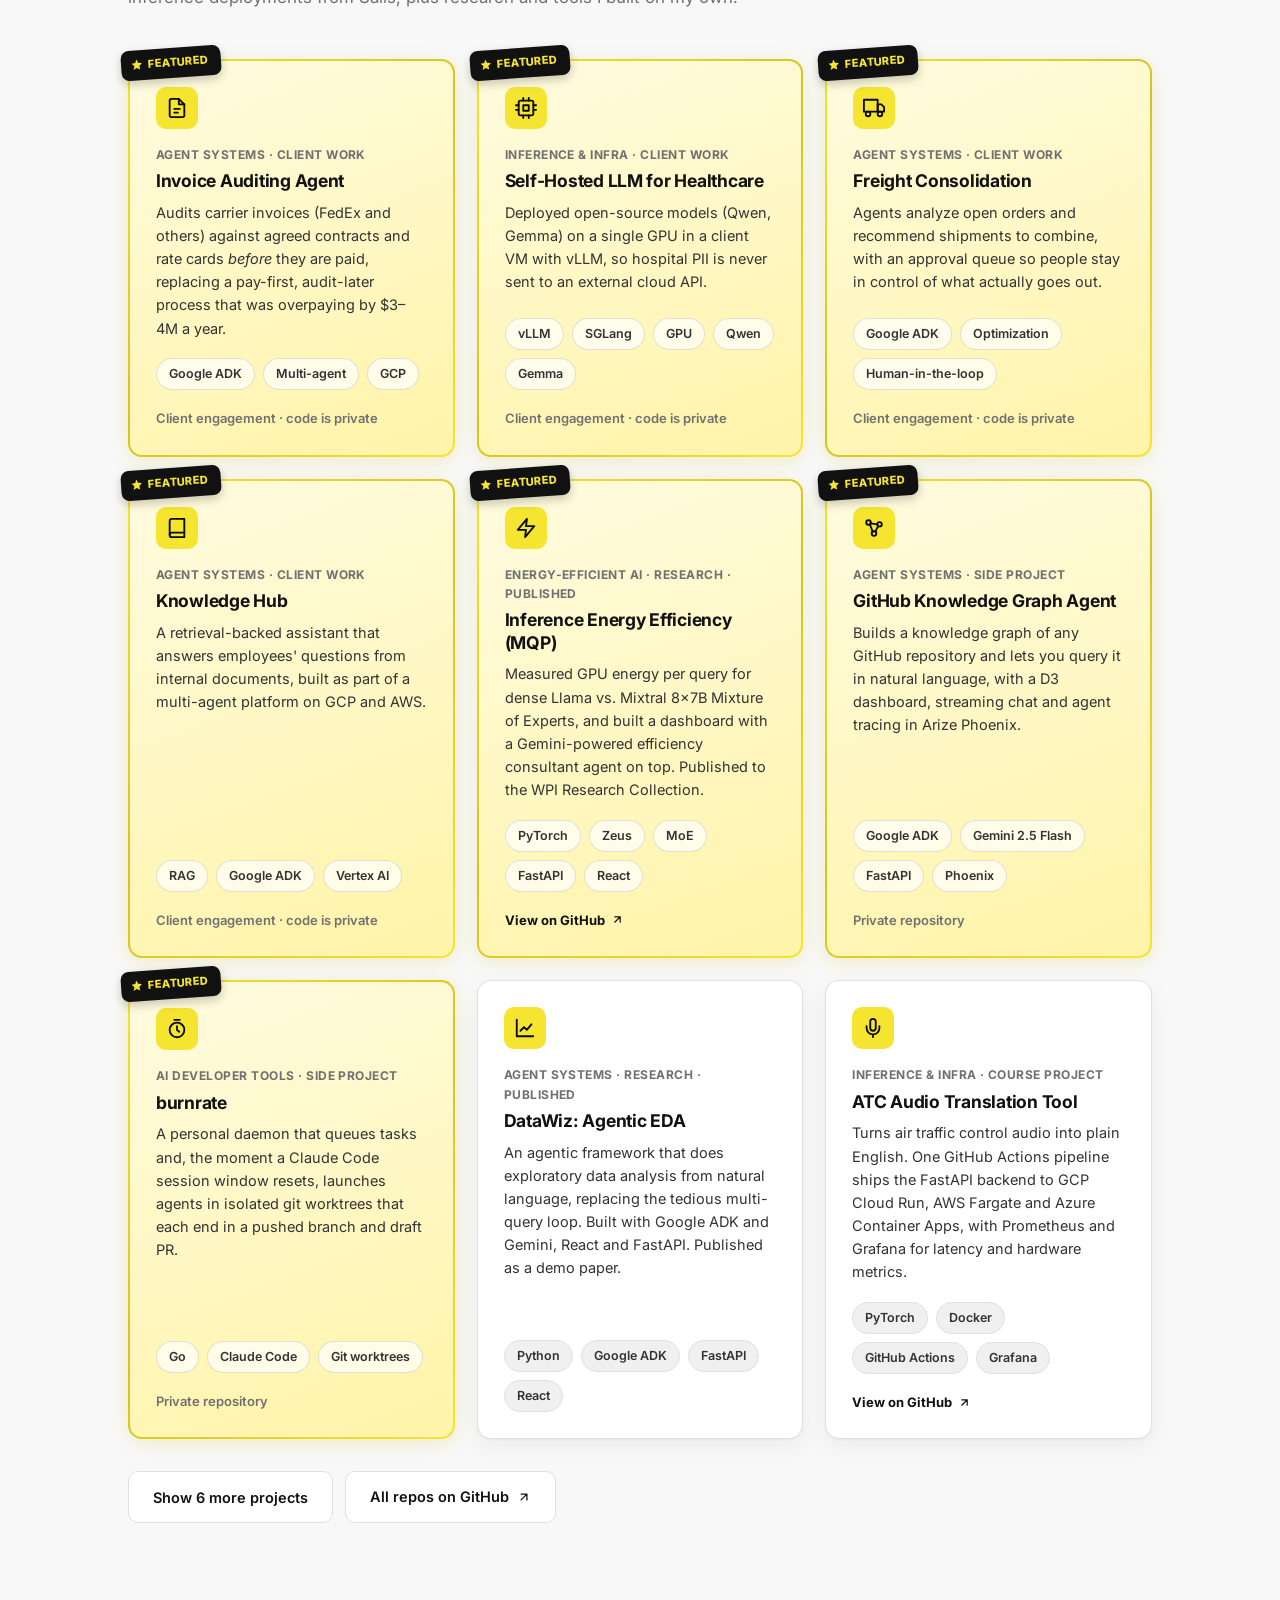
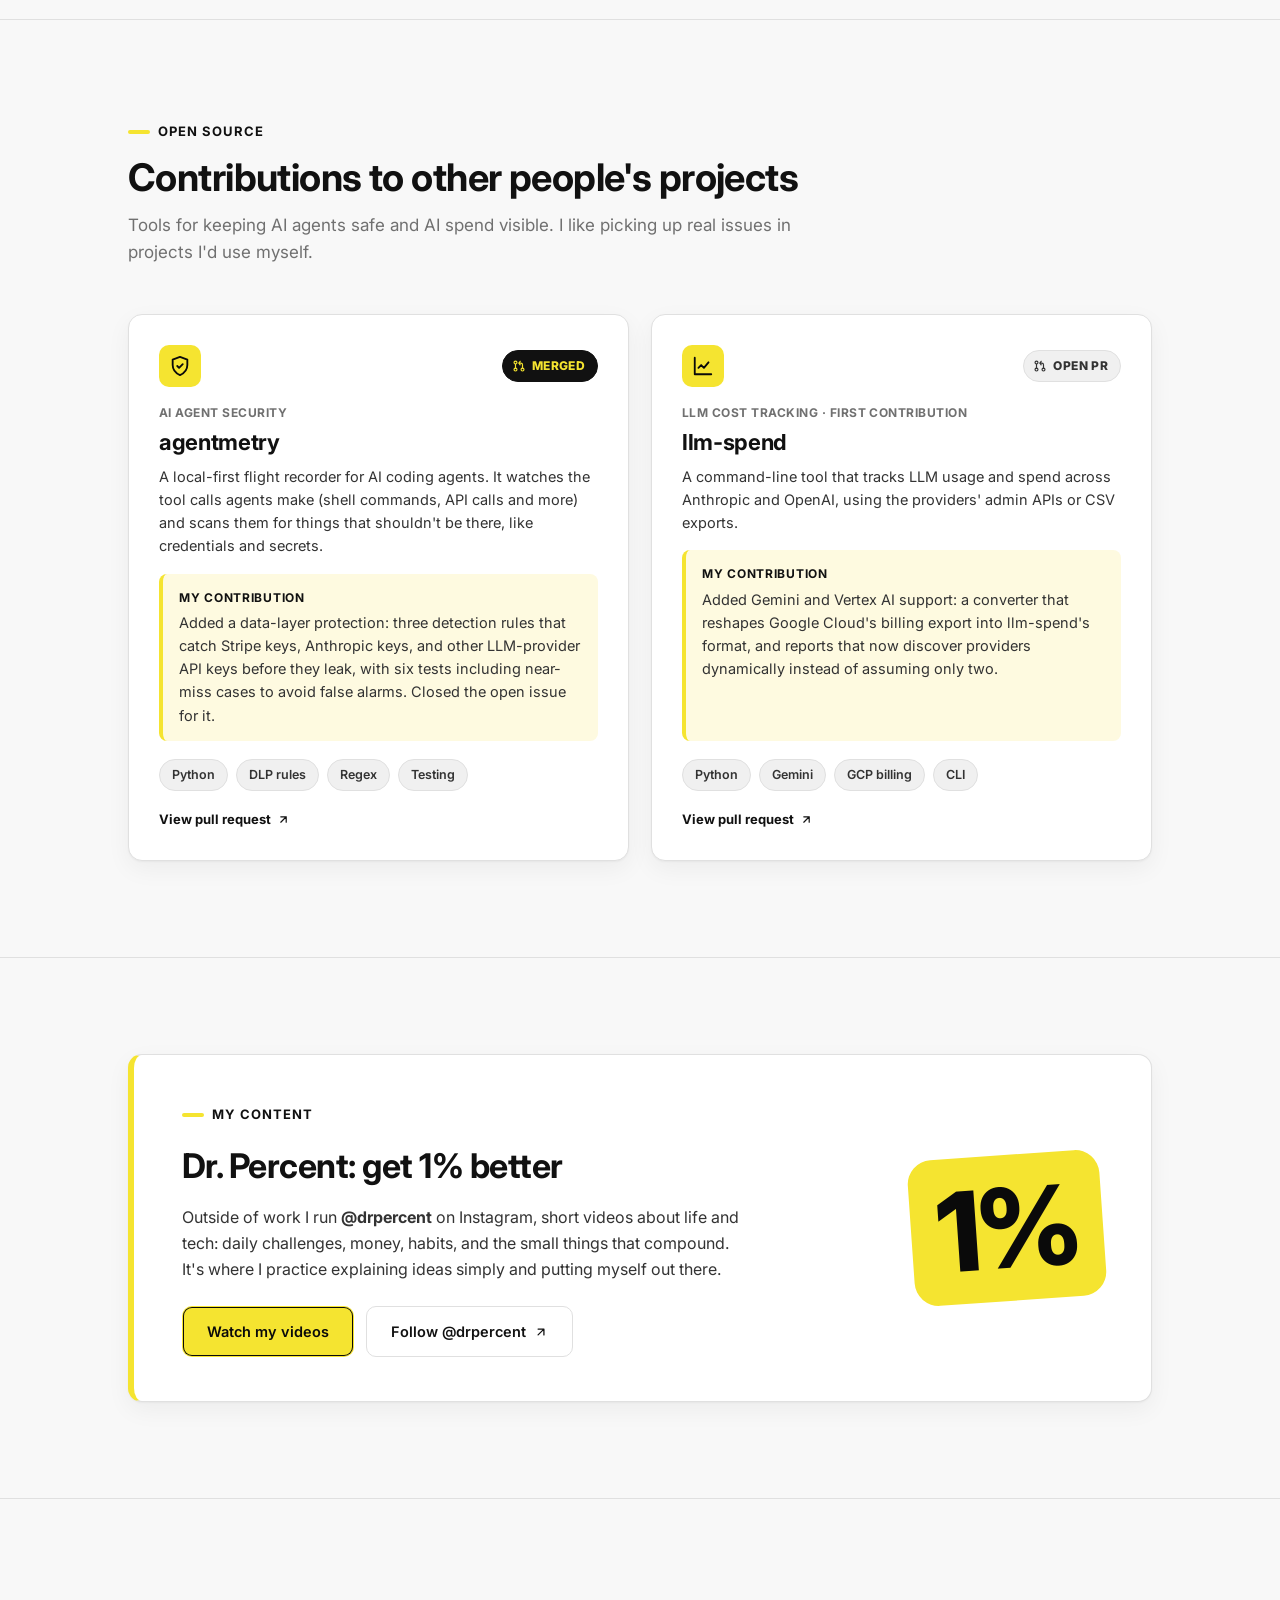
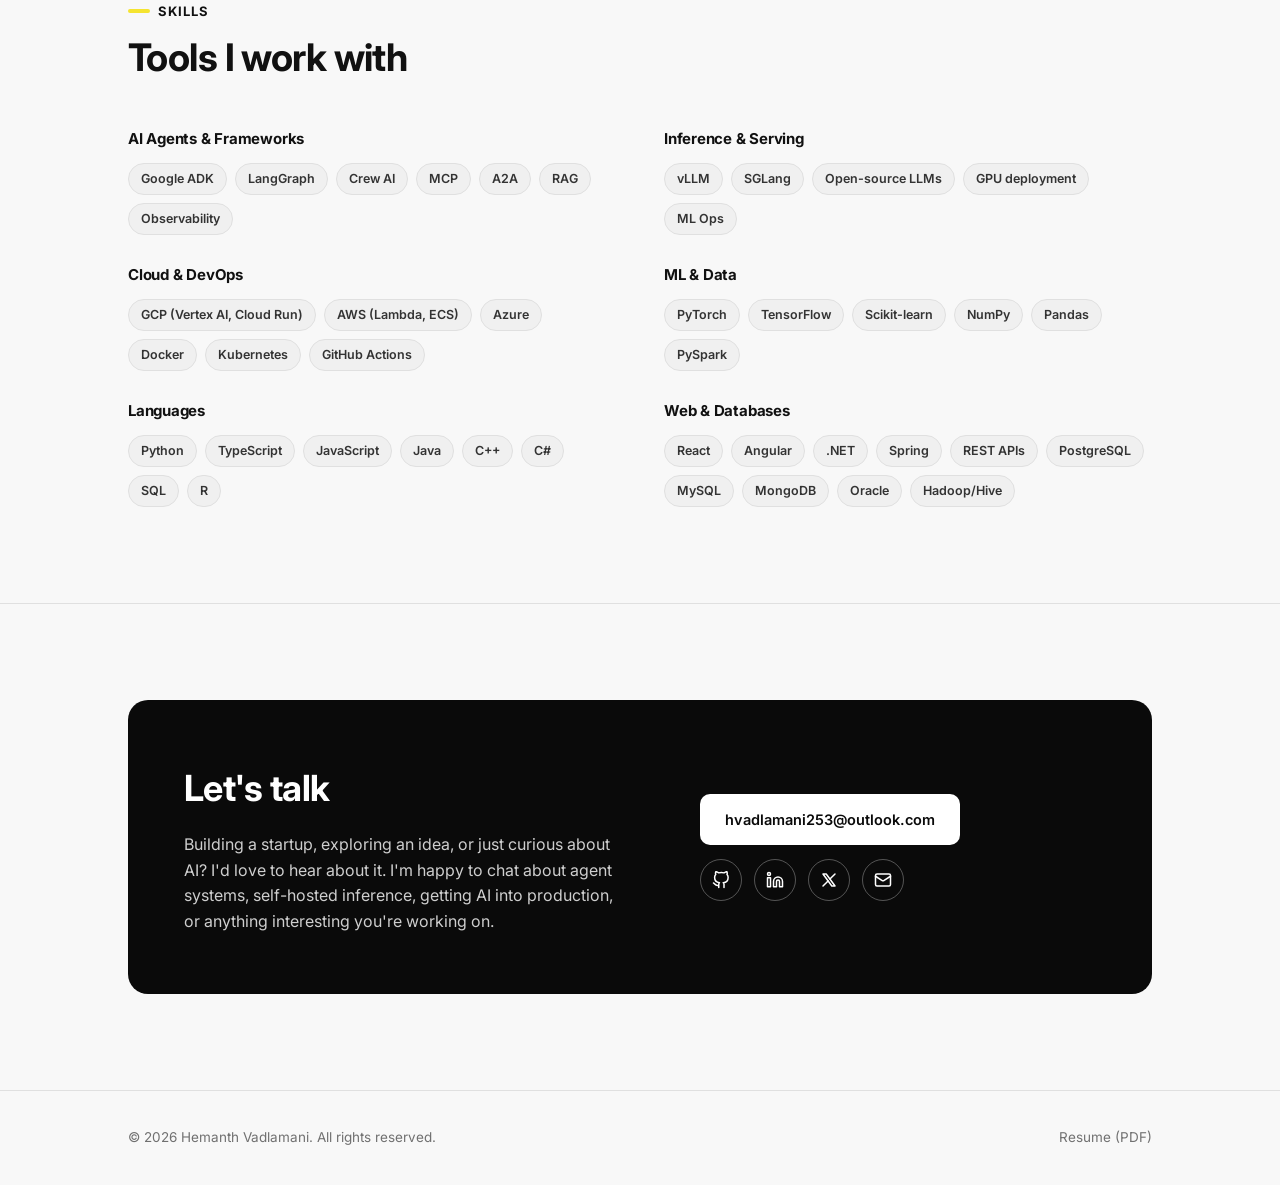
==== commit 1f773aae: "social links" ====
--- a/index.html
+++ b/index.html
@@ -93,8 +93,48 @@
                             <a href="#contact" class="btn btn-ghost">Get in touch</a>
                         </div>
                     </div>
-                    <div class="hero-photo" style="background-image: url('assets/photo.jpg')" role="img"
-                        aria-label="Hemanth Vadlamani"></div>
+                    <div class="hero-figure">
+                        <div class="hero-photo" style="background-image: url('assets/photo.jpg')" role="img"
+                            aria-label="Hemanth Vadlamani"></div>
+                        <div class="hero-social">
+                            <a href="https://github.com/hvadlamani1" target="_blank" rel="noopener"
+                                aria-label="GitHub" title="GitHub"><svg viewBox="0 0 24 24" fill="none"
+                                    stroke="currentColor" stroke-width="2" stroke-linecap="round"
+                                    stroke-linejoin="round">
+                                    <path
+                                        d="M9 19c-5 1.5-5-2.5-7-3m14 6v-3.87a3.37 3.37 0 0 0-.94-2.61c3.14-.35 6.44-1.54 6.44-7A5.44 5.44 0 0 0 20 4.77 5.07 5.07 0 0 0 19.91 1S18.73.65 16 2.48a13.38 13.38 0 0 0-7 0C6.27.65 5.09 1 5.09 1A5.07 5.07 0 0 0 5 4.77a5.44 5.44 0 0 0-1.5 3.78c0 5.42 3.3 6.61 6.44 7A3.37 3.37 0 0 0 9 18.13V22" />
+                                    </svg></a>
+                            <a href="https://linkedin.com/in/hemanth-vadlamani/" target="_blank" rel="noopener"
+                                aria-label="LinkedIn" title="LinkedIn"><svg viewBox="0 0 24 24" fill="none"
+                                    stroke="currentColor" stroke-width="2" stroke-linecap="round"
+                                    stroke-linejoin="round">
+                                    <path d="M16 8a6 6 0 0 1 6 6v7h-4v-7a2 2 0 0 0-2-2 2 2 0 0 0-2 2v7h-4v-7a6 6 0 0 1 6-6z" />
+                                    <rect x="2" y="9" width="4" height="12" />
+                                    <circle cx="4" cy="4" r="2" />
+                                </svg></a>
+                            <a href="https://x.com/Hemu52095342" target="_blank" rel="noopener"
+                                aria-label="X (Twitter)" title="X (Twitter)"><svg viewBox="0 0 24 24" fill="none"
+                                    stroke="currentColor" stroke-width="2" stroke-linecap="round"
+                                    stroke-linejoin="round">
+                                    <path d="M4 4l11.733 16h4.267l-11.733 -16z" />
+                                    <path d="M4 20l6.768 -6.768m2.46 -2.46l6.772 -6.772" />
+                                </svg></a>
+                            <a href="https://www.instagram.com/drpercent/" target="_blank" rel="noopener"
+                                aria-label="Instagram" title="Instagram (@drpercent)"><svg viewBox="0 0 24 24"
+                                    fill="none" stroke="currentColor" stroke-width="2" stroke-linecap="round"
+                                    stroke-linejoin="round">
+                                    <rect x="2" y="2" width="20" height="20" rx="5" ry="5" />
+                                    <path d="M16 11.37A4 4 0 1 1 12.63 8 4 4 0 0 1 16 11.37z" />
+                                    <line x1="17.5" y1="6.5" x2="17.51" y2="6.5" />
+                                </svg></a>
+                            <a href="mailto:hvadlamani253@outlook.com" aria-label="Email" title="Email">
+                                <svg viewBox="0 0 24 24" fill="none" stroke="currentColor" stroke-width="2"
+                                    stroke-linecap="round" stroke-linejoin="round">
+                                    <rect x="2" y="4" width="20" height="16" rx="2" />
+                                    <path d="m22 7-8.97 5.7a1.94 1.94 0 0 1-2.06 0L2 7" />
+                                </svg></a>
+                        </div>
+                    </div>
                 </div>
             </div>
         </section>
--- a/styles.css
+++ b/styles.css
@@ -989,6 +989,46 @@
 .chat-close svg { width: 16px; height: 16px; }
 .chat-close:focus-visible { outline: 2px solid var(--accent-strong); outline-offset: 2px; }
 
+/* ---------- Hero: photo + social ---------- */
+.hero-figure {
+    display: flex;
+    flex-direction: column;
+    align-items: center;
+    gap: 18px;
+}
+
+.hero-social {
+    display: flex;
+    gap: 10px;
+    flex-wrap: wrap;
+    justify-content: center;
+}
+
+.hero-social a {
+    width: 40px;
+    height: 40px;
+    flex: none;
+    border-radius: 50%;
+    border: 1px solid var(--line);
+    background: var(--surface);
+    color: var(--ink-soft);
+    display: inline-flex;
+    align-items: center;
+    justify-content: center;
+    transition: color 0.18s ease, border-color 0.18s ease, background 0.18s ease, transform 0.18s ease;
+}
+
+.hero-social a:hover {
+    color: var(--ink);
+    border-color: var(--accent-strong);
+    background: var(--accent-tint);
+    transform: translateY(-2px);
+}
+
+.hero-social a:focus-visible { outline: 2px solid var(--accent-strong); outline-offset: 2px; }
+
+.hero-social svg { width: 18px; height: 18px; }
+
 /* ---------- Suggestions ---------- */
 .chat-suggest {
     display: flex;
